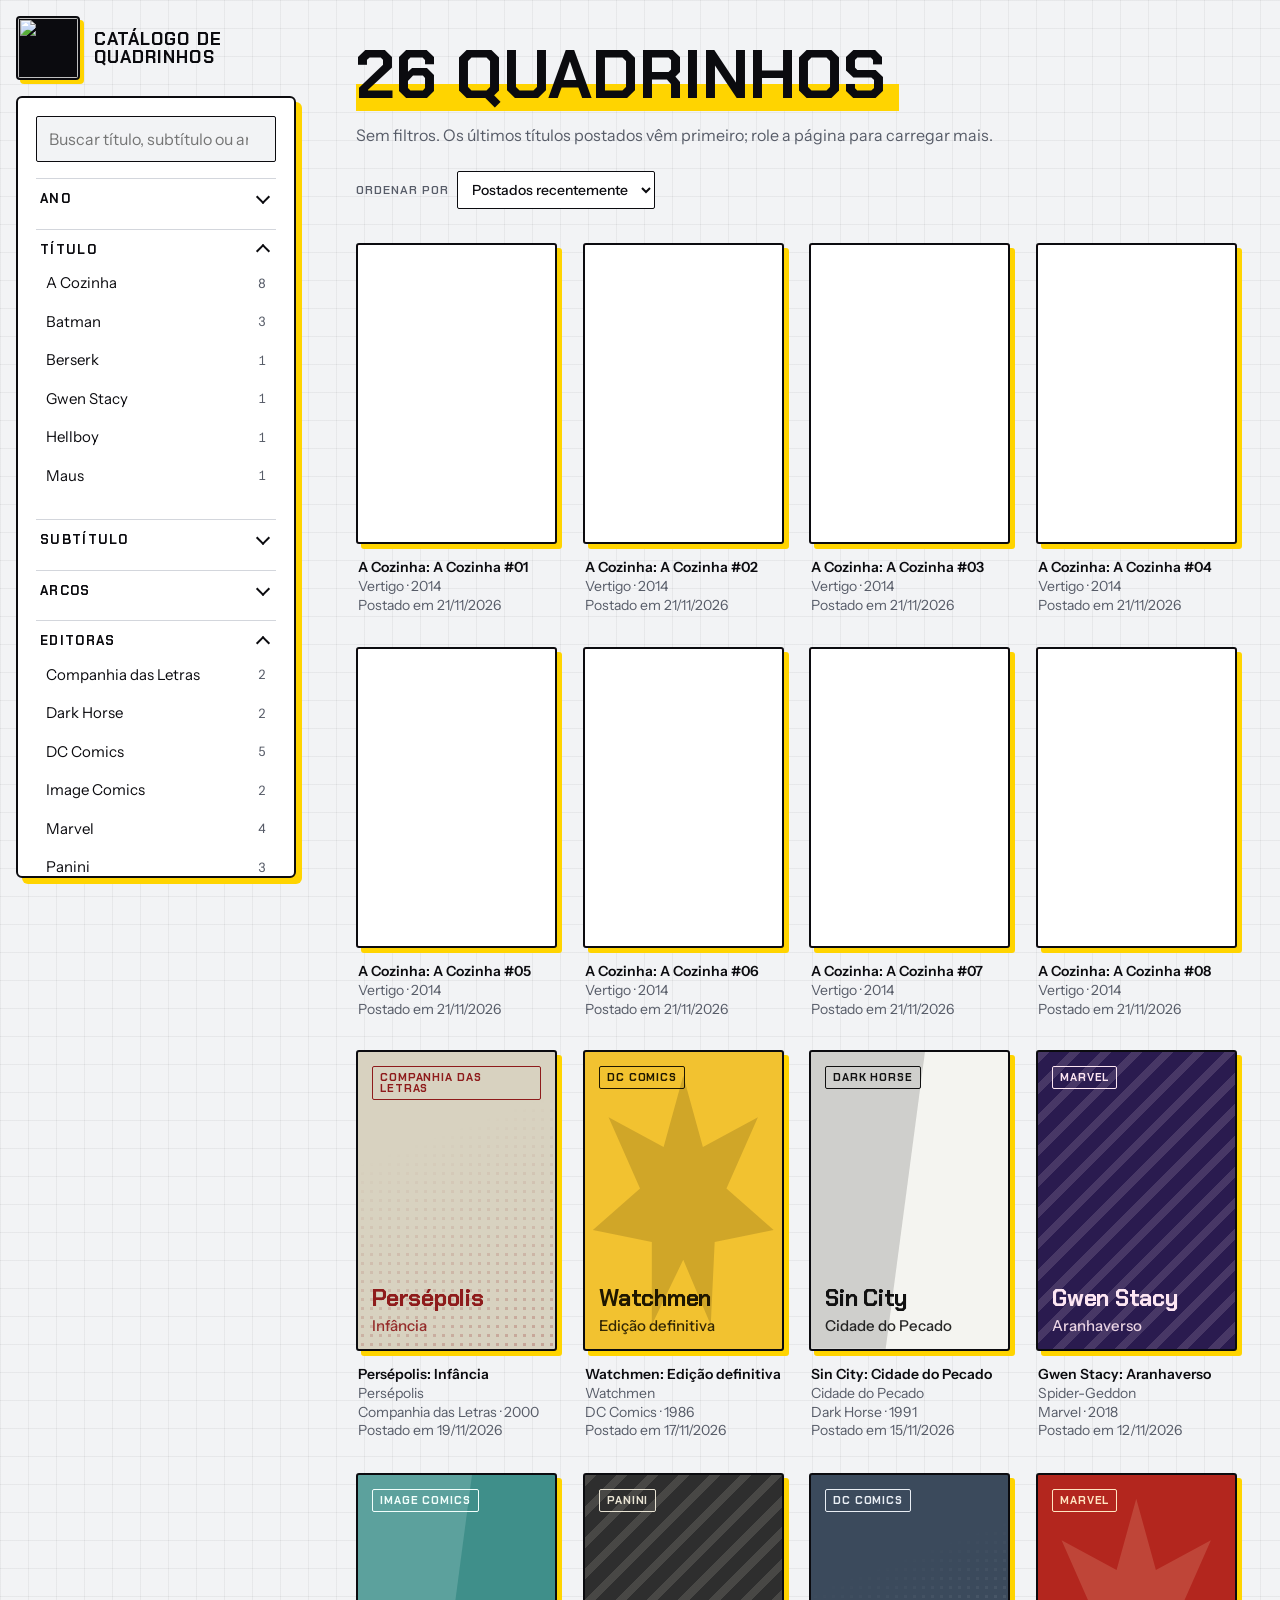
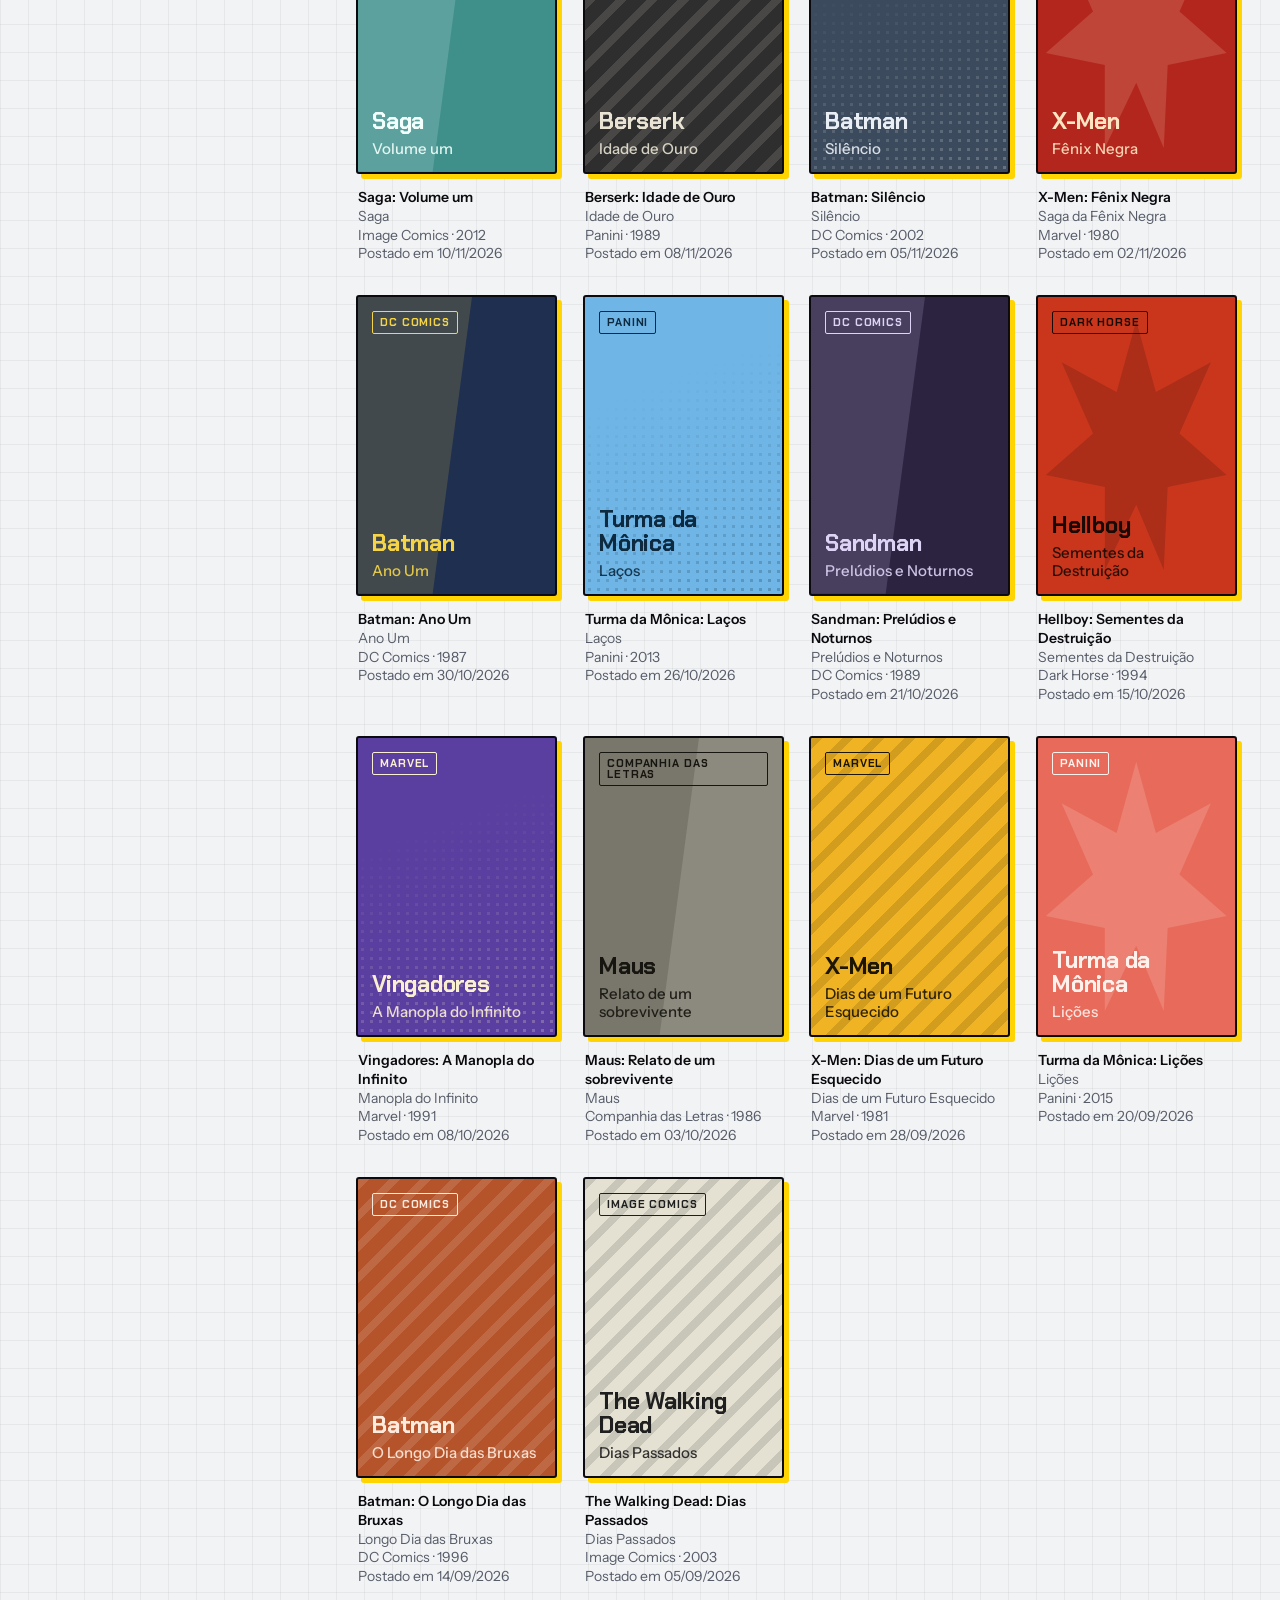
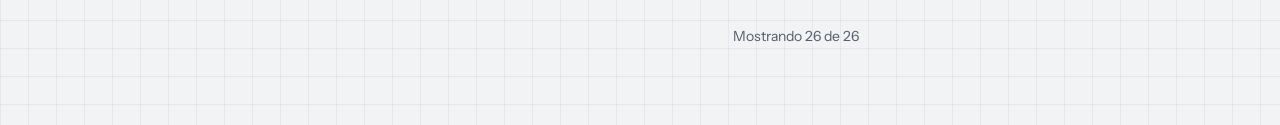
==== index.html @ d0feeb60 "Visual claro amarelo/preto, logo fixo e leitor de PDF em nova aba - Tema claro fixo, sem modo escuro" ====
<!DOCTYPE html>
<html lang="pt-BR">
<head>
<meta charset="utf-8">
<meta name="viewport" content="width=device-width, initial-scale=1, viewport-fit=cover">
<title>Catálogo de quadrinhos</title>
<link rel="preconnect" href="https://fonts.googleapis.com">
<link rel="preconnect" href="https://fonts.gstatic.com" crossorigin>
<link href="https://fonts.googleapis.com/css2?family=Chakra+Petch:wght@500;600;700&family=Instrument+Sans:wght@400;500;600&display=swap" rel="stylesheet">
<style>
:root{
  --bg:#F2F3F5; --panel:#FFFFFF; --ink:#0B0B0F; --muted:#575C68; --line:#D3D6DC; --accent:#FFD400;
  --display:"Chakra Petch","Arial Narrow",system-ui,sans-serif; --body:"Instrument Sans",system-ui,sans-serif;
  color-scheme:light;
  box-sizing:border-box; padding-top:env(safe-area-inset-top,0px); padding-bottom:env(safe-area-inset-bottom,0px);
}
html{scroll-padding-top:env(safe-area-inset-top,0px)}
*{box-sizing:border-box}
body{margin:0;background-color:var(--bg);background-image:linear-gradient(rgba(11,11,15,.05) 1px,transparent 1px),linear-gradient(90deg,rgba(11,11,15,.05) 1px,transparent 1px);background-size:28px 28px;color:var(--ink);font:400 1rem/1.5 var(--body)}
button,input,select,summary{font:inherit;color:inherit}
:focus-visible{outline:3px solid var(--ink);outline-offset:2px}

/* Logo + nome, canto superior esquerdo */
.brandbar{position:fixed;z-index:21;left:16px;top:calc(16px + env(safe-area-inset-top,0px));width:280px;height:64px;display:flex;align-items:center;gap:14px}
.logo{flex:none;width:64px;height:64px;border:2px solid var(--ink);border-radius:4px;background:var(--ink);display:grid;place-items:center;overflow:hidden;padding:0;box-shadow:4px 4px 0 var(--accent)}
.logo img{width:100%;height:100%;object-fit:contain;display:block}
.brand{font:700 1.1rem/1.05 var(--display);letter-spacing:.06em;text-transform:uppercase;margin:0}

/* Menu lateral suspenso */
.menu{position:fixed;z-index:20;left:16px;top:calc(96px + env(safe-area-inset-top,0px));bottom:calc(22px + env(safe-area-inset-bottom,0px));width:280px;
  background:var(--panel);border:2px solid var(--ink);border-radius:6px;box-shadow:6px 6px 0 var(--accent);
  display:flex;flex-direction:column;overflow:hidden}
.menu .scroll{overflow-y:auto;padding:18px;flex:1}
.search{width:100%;padding:10px 12px;border:1.5px solid var(--ink);border-radius:2px;background:var(--bg)}
.grp{border-top:1px solid var(--line);margin-top:14px}
.grp:first-of-type{margin-top:16px}
.grp summary{list-style:none;display:flex;justify-content:space-between;align-items:center;gap:8px;padding:12px 4px 8px;cursor:pointer;font:700 .8125rem/1.2 var(--display);letter-spacing:.1em;text-transform:uppercase}
.grp summary::-webkit-details-marker{display:none}
.grp summary::after{content:"";width:8px;height:8px;border-right:2px solid var(--ink);border-bottom:2px solid var(--ink);transform:rotate(45deg);margin:-4px 4px 0 auto;transition:transform .15s}
.grp[open] summary::after{transform:rotate(-135deg);margin-top:4px}
.badge{font:700 .75rem/1.4 var(--display);min-width:20px;padding:0 6px;border:1.5px solid var(--ink);border-radius:2px;background:var(--accent);color:var(--ink);text-align:center}
.badge:empty{display:none}
.list{list-style:none;margin:0;padding:0 0 6px;display:grid;gap:2px;max-height:240px;overflow-y:auto}
.opt{width:100%;display:flex;justify-content:space-between;align-items:center;gap:8px;padding:7px 10px;border:0;border-radius:2px;background:none;text-align:left;cursor:pointer;font-size:.9375rem}
.opt:hover{background:var(--bg)}
.opt[aria-pressed="true"]{background:var(--accent);color:var(--ink);font-weight:600;box-shadow:inset 4px 0 0 var(--ink)}
.opt .n{font-size:.8125rem;color:var(--muted);font-variant-numeric:tabular-nums}
.opt[aria-pressed="true"] .n{color:var(--ink)}
.zero:not([aria-pressed="true"]){opacity:.4}
.chips{display:flex;flex-wrap:wrap;gap:6px;padding:0 0 8px}
.chip{padding:5px 10px;border:1.5px solid var(--line);border-radius:2px;background:none;cursor:pointer;font-size:.875rem;font-variant-numeric:tabular-nums}
.chip:hover{border-color:var(--ink)}
.chip[aria-pressed="true"]{background:var(--accent);color:var(--ink);border-color:var(--ink);font-weight:600}
.reset{margin-top:18px;width:100%;padding:10px;border:1.5px solid var(--ink);border-radius:2px;background:none;cursor:pointer;font:600 .8125rem var(--display);letter-spacing:.08em;text-transform:uppercase}
.reset:hover{background:var(--accent)}

/* Área principal */
main{margin-left:312px;padding:40px 44px 64px;max-width:1280px}
.top{display:flex;justify-content:space-between;align-items:flex-end;gap:24px;flex-wrap:wrap;margin-bottom:34px}
.count{display:inline-block;font:700 clamp(2.25rem,5.5vw,4.25rem)/1.05 var(--display);letter-spacing:-.005em;text-transform:uppercase;margin:0;padding-right:.2em;background:linear-gradient(transparent 62%,var(--accent) 62%)}
.desc{margin:12px 0 0;color:var(--muted);max-width:60ch}
.sort{display:flex;align-items:center;gap:8px;font:600 .75rem var(--display);letter-spacing:.08em;text-transform:uppercase;color:var(--muted)}
.sort select{padding:8px 10px;border:1.5px solid var(--ink);border-radius:2px;background:var(--panel);font:500 .875rem var(--body);letter-spacing:0;text-transform:none;color:var(--ink)}
.grid{display:grid;grid-template-columns:repeat(auto-fill,minmax(180px,1fr));gap:32px 26px}
.card{display:block;color:inherit;text-decoration:none;border-radius:6px;animation:in .22s ease-out both}
@keyframes in{from{opacity:0;transform:scale(.97)}to{opacity:1;transform:none}}
.card:hover .meta b{text-decoration:underline}
.cover{position:relative;aspect-ratio:2/3;border:2px solid var(--ink);border-radius:3px;overflow:hidden;padding:14px;display:flex;flex-direction:column;justify-content:space-between;box-shadow:5px 5px 0 var(--accent);transition:transform .15s,box-shadow .15s}
.card:hover .cover,.card:focus-visible .cover{transform:translate(-2px,-2px);box-shadow:8px 8px 0 var(--accent)}
.cover::before{content:"";position:absolute;inset:0;pointer-events:none;background:currentColor;opacity:.16}
.m0::before{background:radial-gradient(currentColor 24%,transparent 26%) 0 0/9px 9px;opacity:.25;-webkit-mask-image:linear-gradient(160deg,transparent 30%,#000);mask-image:linear-gradient(160deg,transparent 30%,#000)}
.m1::before{background:repeating-linear-gradient(135deg,currentColor 0 8px,transparent 8px 22px);opacity:.14}
.m2::before{clip-path:polygon(50% 8%,60% 32%,88% 22%,72% 46%,96% 60%,66% 64%,64% 92%,50% 70%,34% 92%,34% 64%,4% 60%,28% 46%,12% 22%,40% 32%)}
.m3::before{clip-path:polygon(0 0,58% 0,38% 100%,0 100%)}
.cover>*{position:relative}
.cover>iframe{position:absolute;inset:0;width:100%;height:100%;border:0;pointer-events:none;z-index:1;background:#fff}
.cover>img{position:absolute;inset:0;width:100%;height:100%;object-fit:cover;z-index:1}
.ed{align-self:flex-start;font:700 .6875rem/1 var(--display);letter-spacing:.08em;text-transform:uppercase;padding:5px 7px;border:1.5px solid currentColor;border-radius:2px}
.ct{font:700 1.45rem/1.02 var(--display);letter-spacing:-.01em;margin:0;display:-webkit-box;-webkit-line-clamp:4;-webkit-box-orient:vertical;overflow:hidden;overflow-wrap:anywhere}
.cs{margin:6px 0 0;font:500 .9375rem/1.2 var(--body);opacity:.9}
.meta{margin:14px 2px 0;font-size:.875rem;line-height:1.35}
.meta b{display:block;font-weight:600}
.meta span{color:var(--muted)}
.fim{margin-top:40px;text-align:center;color:var(--muted);font-size:.875rem}
.mais{margin-top:8px;padding:10px 18px;border:1.5px solid var(--ink);border-radius:2px;background:none;cursor:pointer;font:600 .8125rem var(--display);letter-spacing:.08em;text-transform:uppercase;color:var(--ink)}
.mais:hover{background:var(--accent)}
.empty{grid-column:1/-1;padding:48px 0;color:var(--muted)}
.empty button{margin-top:12px;padding:10px 16px;border:2px solid var(--ink);border-radius:2px;background:var(--accent);color:var(--ink);cursor:pointer;font:600 .8125rem var(--display);letter-spacing:.08em;text-transform:uppercase}

/* Leitor */
.leitor{position:fixed;inset:0;z-index:40;background:var(--bg);display:flex;flex-direction:column;padding-top:env(safe-area-inset-top,0px)}
.leitor[hidden]{display:none}
.lbar{display:flex;align-items:center;gap:12px;padding:10px 16px;background:var(--ink);color:#fff;border-bottom:4px solid var(--accent);flex-wrap:wrap}
.lbar button,.lbar a{padding:8px 12px;border:1.5px solid var(--accent);border-radius:2px;background:none;color:var(--accent);cursor:pointer;font:600 .8125rem var(--display);letter-spacing:.08em;text-transform:uppercase;text-decoration:none}
.lbar button:hover,.lbar a:hover{background:var(--accent);color:var(--ink)}
.lbar :focus-visible{outline-color:var(--accent)}
.ltit{flex:1;min-width:160px;display:flex;flex-direction:column;line-height:1.25}
.ltit b{font:700 1.1rem/1.1 var(--display);color:#fff}
.ltit span{color:#B8BCC6;font-size:.8125rem}
.ltools{display:flex;align-items:center;gap:8px;flex-wrap:wrap}
.lmsg{text-align:center;color:var(--muted);padding:48px 16px;margin:0}
.lmsg:empty{display:none}
.lframe{flex:1;width:100%;border:0;background:var(--panel);display:block}
.lframe[hidden]{display:none}

/* Mobile */
.fab,.scrim{display:none}
@media (max-width:860px){
  .brandbar{position:absolute;left:18px;top:calc(16px + env(safe-area-inset-top,0px))}
  main{margin-left:0;padding:108px 20px 110px}
  .menu{left:12px;right:18px;width:auto;top:auto;max-height:78vh;bottom:calc(18px + env(safe-area-inset-bottom,0px));transform:translateY(calc(100% + 40px));transition:transform .25s ease;visibility:hidden}
  .menu.open{transform:none;visibility:visible}
  .fab{display:inline-flex;position:fixed;z-index:15;left:50%;transform:translateX(-50%);bottom:calc(22px + env(safe-area-inset-bottom,0px));padding:12px 22px;border:2px solid var(--ink);border-radius:4px;background:var(--accent);color:var(--ink);font:700 .875rem var(--display);letter-spacing:.08em;text-transform:uppercase;cursor:pointer;box-shadow:4px 4px 0 var(--ink)}
  .scrim{position:fixed;inset:0;z-index:19;background:rgba(10,10,15,.5);border:0}
  .scrim.show{display:block}
  .grid{grid-template-columns:repeat(auto-fill,minmax(150px,1fr));gap:26px 20px}
}
@media (prefers-reduced-motion:reduce){.card{animation:none}.menu{transition:none}.cover{transition:none}}
</style>
</head>
<body>

<div class="brandbar">
  <div class="logo has" id="logo" role="img" aria-label="Logo">
    <img src="https://raw.githubusercontent.com/hqonlinenew-ai/HQOnline/refs/heads/main/Logo%20Futurista%20Amarelo%20ONLINE.png" alt="">
  </div>
  <p class="brand">Catálogo de quadrinhos</p>
</div>

<aside class="menu" id="menu" aria-label="Filtros do catálogo">
  <div class="scroll">
    <input class="search" id="q" type="search" placeholder="Buscar título, subtítulo ou arco" aria-label="Buscar" autocomplete="off">
    <div id="grupos"></div>
    <button class="reset" id="reset" type="button">Limpar filtros</button>
  </div>
</aside>

<section class="leitor" id="leitor" hidden aria-label="Leitor de PDF">
  <header class="lbar">
    <button type="button" id="lback">Voltar ao catálogo</button>
    <div class="ltit"><b id="ltit"></b><span id="lsub"></span></div>
    <div class="ltools">
      <a id="lopen" target="_blank" rel="noopener" hidden>Abrir PDF</a>
    </div>
  </header>
  <p class="lmsg" id="lmsg"></p>
  <iframe class="lframe" id="lframe" title="Leitura do PDF" hidden allow="fullscreen"></iframe>
</section>

<button class="scrim" id="scrim" type="button" aria-label="Fechar filtros"></button>
<button class="fab" id="fab" type="button" aria-controls="menu" aria-expanded="false">Filtros</button>

<main>
  <div class="top">
    <div>
      <h1 class="count" id="count" aria-live="polite"></h1>
      <p class="desc" id="desc"></p>
    </div>
    <label class="sort">Ordenar por
      <select id="sort">
        <option value="post">Postados recentemente</option>
        <option value="novo">Ano (mais novos)</option>
        <option value="antigo">Ano (mais antigos)</option>
        <option value="az">Título (A–Z)</option>
      </select>
    </label>
  </div>
  <section class="grid" id="grid" aria-label="Quadrinhos"></section>
  <div class="fim" id="fim"><p id="fimtxt" aria-live="polite"></p><button type="button" class="mais" id="mais">Carregar mais</button></div>
</main>

<script>
var CSV_URL = "catalogo.csv";

var ITENS = [];
var GRUPOS = [
 {k:"a",nome:"Ano",chips:true,aberto:false},
 {k:"t",nome:"Título",aberto:true},
 {k:"s",nome:"Subtítulo",aberto:false},
 {k:"r",nome:"Arcos",aberto:false},
 {k:"e",nome:"Editoras",aberto:true}
];
var $ = function(id){return document.getElementById(id)};
function norm(s){return s.normalize("NFD").replace(/[\u0300-\u036f]/g,"").toLowerCase();}
function esc(s){return String(s).replace(/&/g,"&amp;").replace(/</g,"&lt;").replace(/"/g,"&quot;");}

var st = {q:"",sort:"post",sel:{a:[],t:[],s:[],r:[],e:[]}};

function passa(f, ignora){
  for(var i=0;i<GRUPOS.length;i++){
    var k=GRUPOS[i].k;
    if(k!==ignora && st.sel[k].length && st.sel[k].indexOf(String(f[k]))<0) return false;
  }
  if(st.q && norm(f.t+" "+f.s+" "+f.r).indexOf(norm(st.q))<0) return false;
  return true;
}

function montaGrupos(){
  var html = GRUPOS.map(function(g){
    var vals = ITENS.map(function(f){return String(f[g.k])}).filter(function(v,i,a){return v&&v!=="0"&&a.indexOf(v)===i});
    vals.sort(g.k==="a" ? function(a,b){return b-a} : function(a,b){return a.localeCompare(b,"pt-BR")});
    var corpo = g.chips
      ? '<div class="chips">'+vals.map(function(v){return '<button type="button" class="chip" data-k="'+g.k+'" data-v="'+esc(v)+'" aria-pressed="false">'+v+'</button>'}).join("")+'</div>'
      : '<ul class="list">'+vals.map(function(v){return '<li><button type="button" class="opt" data-k="'+g.k+'" data-v="'+esc(v)+'" aria-pressed="false"><span>'+esc(v)+'</span><span class="n"></span></button></li>'}).join("")+'</ul>';
    return '<details class="grp"'+(g.aberto?" open":"")+'><summary><span>'+g.nome+'</span><span class="badge" data-b="'+g.k+'"></span></summary>'+corpo+'</details>';
  }).join("");
  $("grupos").innerHTML = html;
}

function atualizaMenu(){
  document.querySelectorAll("[data-k][data-v]").forEach(function(b){
    var k=b.dataset.k, v=b.dataset.v;
    var n = ITENS.filter(function(f){return passa(f,k) && String(f[k])===v}).length;
    b.setAttribute("aria-pressed", String(st.sel[k].indexOf(v)>=0));
    b.classList.toggle("zero", n===0);
    var c = b.querySelector(".n"); if(c) c.textContent = n;
    if(!c) b.title = n+(n===1?" item":" itens");
  });
  GRUPOS.forEach(function(g){
    var n = st.sel[g.k].length;
    document.querySelector('[data-b="'+g.k+'"]').textContent = n || "";
  });
}

function ativos(){
  return GRUPOS.reduce(function(s,g){return s+st.sel[g.k].length},0)+(st.q?1:0);
}
function descricao(){
  var p=[];
  GRUPOS.forEach(function(g){ if(st.sel[g.k].length) p.push(g.nome+": "+st.sel[g.k].join(", ")); });
  if(st.q) p.push("busca “"+st.q+"”");
  return p.length ? "Filtros ativos. "+p.join("; ")+"." : "Sem filtros."+(st.sort==="post"?" Os últimos títulos postados vêm primeiro; role a página para carregar mais.":"");
}

var LOTE = 8, atual = [], vis = 0, obs = null;
function fmt(p){return p?p.slice(8,10)+"/"+p.slice(5,7)+"/"+p.slice(0,4):"";}
function cartao(f,i){
  var img = !f.capa ? "" : ehImagem(f.capa)
    ? '<img src="'+esc(f.capa)+'" alt="" loading="lazy" onerror="this.remove()">'
    : '<iframe src="'+esc(capaEmbed(f.capa))+'" title="" tabindex="-1" aria-hidden="true" loading="lazy" scrolling="no"></iframe>';
  var nome = f.s ? f.t+": "+f.s : f.t;
  var linhas = [];
  if(f.r) linhas.push(esc(f.r));
  var ee = [f.e, f.a||""].filter(Boolean).join(" · "); if(ee) linhas.push(esc(ee));
  if(f.p) linhas.push("Postado em "+fmt(f.p));
  return '<a class="card" href="#ler-'+f.id+'" target="_blank" rel="noopener" aria-label="Ler '+esc(nome)+'" style="animation-delay:'+Math.min(i,12)*14+'ms">'+
    '<div class="cover m'+f.m+'" style="background:'+f.c+';color:'+f.f+'">'+img+
      (f.e?'<span class="ed">'+esc(f.e)+'</span>':'<span></span>')+
      '<div><h2 class="ct">'+esc(f.t)+'</h2>'+(f.s?'<p class="cs">'+esc(f.s)+'</p>':'')+'</div>'+
    '</div>'+
    '<p class="meta"><b>'+esc(nome)+'</b><span>'+linhas.join("<br>")+'</span></p>'+
  '</a>';
}
function statusFim(){
  var n = atual.length;
  $("fimtxt").textContent = n ? "Mostrando "+vis+" de "+n : "";
  $("mais").hidden = vis>=n;
}
function renderiza(){
  atual = ITENS.filter(function(f){return passa(f)});
  atual.sort(function(a,b){
    if(st.sort==="post") return b.p.localeCompare(a.p) || a.t.localeCompare(b.t,"pt-BR");
    if(st.sort==="novo") return b.a-a.a || a.t.localeCompare(b.t,"pt-BR");
    if(st.sort==="antigo") return a.a-b.a || a.t.localeCompare(b.t,"pt-BR");
    return a.t.localeCompare(b.t,"pt-BR") || a.s.localeCompare(b.s,"pt-BR");
  });
  var n = atual.length;
  $("count").textContent = n+(n===1?" quadrinho":" quadrinhos");
  $("desc").textContent = descricao();
  $("fab").textContent = "Filtros"+(ativos()?" ("+ativos()+")":"");
  vis = Math.min(LOTE,n);
  var g = $("grid");
  if(!n){
    g.innerHTML = '<div class="empty">Nenhum quadrinho combina com esses filtros.<br><button type="button" id="limpa2">Limpar filtros</button></div>';
    $("limpa2").onclick = limpa;
  } else {
    g.innerHTML = atual.slice(0,vis).map(cartao).join("");
  }
  statusFim();
  atualizaMenu();
  if(obs){obs.unobserve($("fim"));obs.observe($("fim"));}
}
function carrega(){
  if(vis>=atual.length) return;
  var ini = vis; vis = Math.min(vis+LOTE,atual.length);
  $("grid").insertAdjacentHTML("beforeend", atual.slice(ini,vis).map(cartao).join(""));
  statusFim();
  if(obs){obs.unobserve($("fim"));obs.observe($("fim"));}
}

function limpa(){
  GRUPOS.forEach(function(g){st.sel[g.k]=[]});
  st.q=""; $("q").value="";
  renderiza();
}

$("menu").addEventListener("click", function(e){
  var b = e.target.closest("[data-k][data-v]"); if(!b) return;
  var arr = st.sel[b.dataset.k], i = arr.indexOf(b.dataset.v);
  if(i>=0) arr.splice(i,1); else arr.push(b.dataset.v);
  renderiza();
});
$("q").addEventListener("input", function(e){st.q=e.target.value.trim();renderiza();});
$("sort").addEventListener("change", function(e){st.sort=e.target.value;renderiza();});
$("reset").addEventListener("click", limpa);



// Leitor de PDF (iframe)
function slug(f){return norm(f.t+" "+f.s+" "+f.a).replace(/[^a-z0-9]+/g,"-").replace(/^-|-$/g,"");}
function atribuiIds(){var vistos={};ITENS.forEach(function(f){var b=slug(f)||"item",n=vistos[b]=(vistos[b]||0)+1;f.id=n>1?b+"-"+n:b;});}
var cur=null, savedY=0;
function msg(t){$("lmsg").textContent=t||"";}
function embed(u){
  var m=u.match(/drive\.google\.com\/file\/d\/([^\/?#]+)/)||u.match(/drive\.google\.com\/open\?id=([^&#]+)/);
  return m?"https://drive.google.com/file/d/"+m[1]+"/preview":u;
}
function ehImagem(u){return /\.(png|jpe?g|webp|gif|avif|svg)($|[?#])/i.test(u);}
function capaEmbed(u){u=embed(u);return (/\.pdf($|[?#])/i.test(u)&&u.indexOf("#")<0)?u+"#page=1&view=FitH&toolbar=0&navpanes=0&scrollbar=0":u;}
function dentro(v){document.querySelectorAll("main,.menu,.brandbar,.fab").forEach(function(e){e.inert=v;});}
function carregaPdf(f){
  var fr=$("lframe"); $("lopen").hidden=true;
  if(!f.pdf){ fr.hidden=true; fr.src="about:blank"; msg("Este título ainda não tem PDF."); return; }
  var u=embed(f.pdf); msg("");
  $("lopen").href=f.pdf; $("lopen").hidden=false;
  fr.src=(/\.pdf($|[?#])/i.test(u)&&u.indexOf("#")<0)?u+"#view=FitH":u;
  fr.hidden=false;
}
function abreLeitor(f){
  if($("leitor").hidden) savedY=window.scrollY;
  cur=f; $("leitor").hidden=false; document.body.style.overflow="hidden"; dentro(true);
  $("ltit").textContent=(f.s?f.t+": "+f.s:f.t); $("lsub").textContent=[f.r,f.e,f.a||""].filter(Boolean).join(" · ");
  $("lback").focus(); carregaPdf(f);
}
function fechaLeitor(){
  if($("leitor").hidden) return;
  $("leitor").hidden=true; document.body.style.overflow=""; dentro(false); cur=null;
  $("lframe").src="about:blank"; $("lframe").hidden=true; msg("");
  window.scrollTo(0,savedY);
}
$("lback").addEventListener("click",function(){location.hash="";});
function rota(){
  var h=location.hash.slice(1), f=null;
  if(h.indexOf("ler-")===0) f=ITENS.filter(function(x){return "ler-"+x.id===h;})[0]||null;
  if(f){ if(cur!==f) abreLeitor(f); } else fechaLeitor();
}
window.addEventListener("hashchange",rota);
document.addEventListener("keydown",function(e){ if(e.key==="Escape" && !$("leitor").hidden) location.hash=""; });

// Gaveta no celular
function abre(v){
  $("menu").classList.toggle("open", v);
  $("scrim").classList.toggle("show", v);
  $("fab").setAttribute("aria-expanded", String(v));
  if(v) $("q").focus({preventScroll:true}); else $("fab").focus({preventScroll:true});
}
$("fab").addEventListener("click", function(){abre(!$("menu").classList.contains("open"));});
$("scrim").addEventListener("click", function(){abre(false);});
document.addEventListener("keydown", function(e){if(e.key==="Escape" && $("menu").classList.contains("open")) abre(false);});

$("mais").addEventListener("click", carrega);
if("IntersectionObserver" in window){
  obs = new IntersectionObserver(function(es){ if(es[0].isIntersecting) carrega(); },{rootMargin:"200px 0px"});
  obs.observe($("fim"));
}
// Leitura do catalogo.csv
function hash(s){var h=0;for(var i=0;i<s.length;i++)h=(h*31+s.charCodeAt(i))>>>0;return h;}
function csv(txt){
  if(txt.charCodeAt(0)===0xFEFF) txt=txt.slice(1);
  var l1=txt.split(/\r?\n/)[0], sep=(l1.indexOf(";")>=0&&l1.indexOf(",")<0)?";":",";
  var rows=[],row=[],cell="",q=false;
  for(var i=0;i<txt.length;i++){
    var c=txt[i];
    if(q){ if(c==='"'){ if(txt[i+1]==='"'){cell+='"';i++;} else q=false; } else cell+=c; }
    else if(c==='"') q=true;
    else if(c===sep){row.push(cell);cell="";}
    else if(c==="\n"||c==="\r"){ if(c==="\r"&&txt[i+1]==="\n") i++; row.push(cell);cell="";rows.push(row);row=[]; }
    else cell+=c;
  }
  if(cell!==""||row.length){row.push(cell);rows.push(row);}
  return rows;
}
var COR=/^#[0-9a-fA-F]{3,8}$/;
function carregaItens(txt){
  var rows=csv(txt); if(!rows.length) return [];
  var h=rows[0].map(function(x){return norm(x).trim().replace(/\s+/g,"_");}), out=[];
  rows.slice(1).forEach(function(r){
    var o={}; h.forEach(function(k,i){o[k]=(r[i]||"").trim();});
    if(!o.titulo) return;
    var m=parseInt(o.motivo,10); if(!(m>=0&&m<=3)) m=hash(o.titulo+(o.subtitulo||""))%4;
    out.push({t:o.titulo,s:o.subtitulo||"",r:o.arco||"",e:o.editora||"",a:parseInt(o.ano,10)||0,
      p:/^\d{4}-\d{2}-\d{2}/.test(o.data_postagem||"")?o.data_postagem.slice(0,10):"",
      pdf:o.pdf||"",capa:o.capa||"",c:COR.test(o.cor_fundo||"")?o.cor_fundo:"#3B4A5C",f:COR.test(o.cor_texto||"")?o.cor_texto:"#F1F5F9",m:m});
  });
  return out;
}
function erro(t){$("count").textContent="Não foi possível carregar o catálogo";$("desc").textContent=t;$("grid").innerHTML="";}
$("count").textContent="Carregando…";
fetch(CSV_URL,{cache:"no-cache"}).then(function(r){ if(!r.ok) throw new Error("http "+r.status); return r.text(); })
.then(function(txt){
  ITENS=carregaItens(txt);
  if(!ITENS.length){erro("A tabela catalogo.csv está vazia ou não tem a coluna “titulo”.");return;}
  atribuiIds(); montaGrupos(); renderiza(); rota();
}).catch(function(){
  erro("Não consegui ler o catalogo.csv. Confira se ele está na mesma pasta do index.html e abra a página pelo endereço do GitHub Pages; abrir o arquivo direto no computador não funciona.");
});
</script>
</body>
</html>
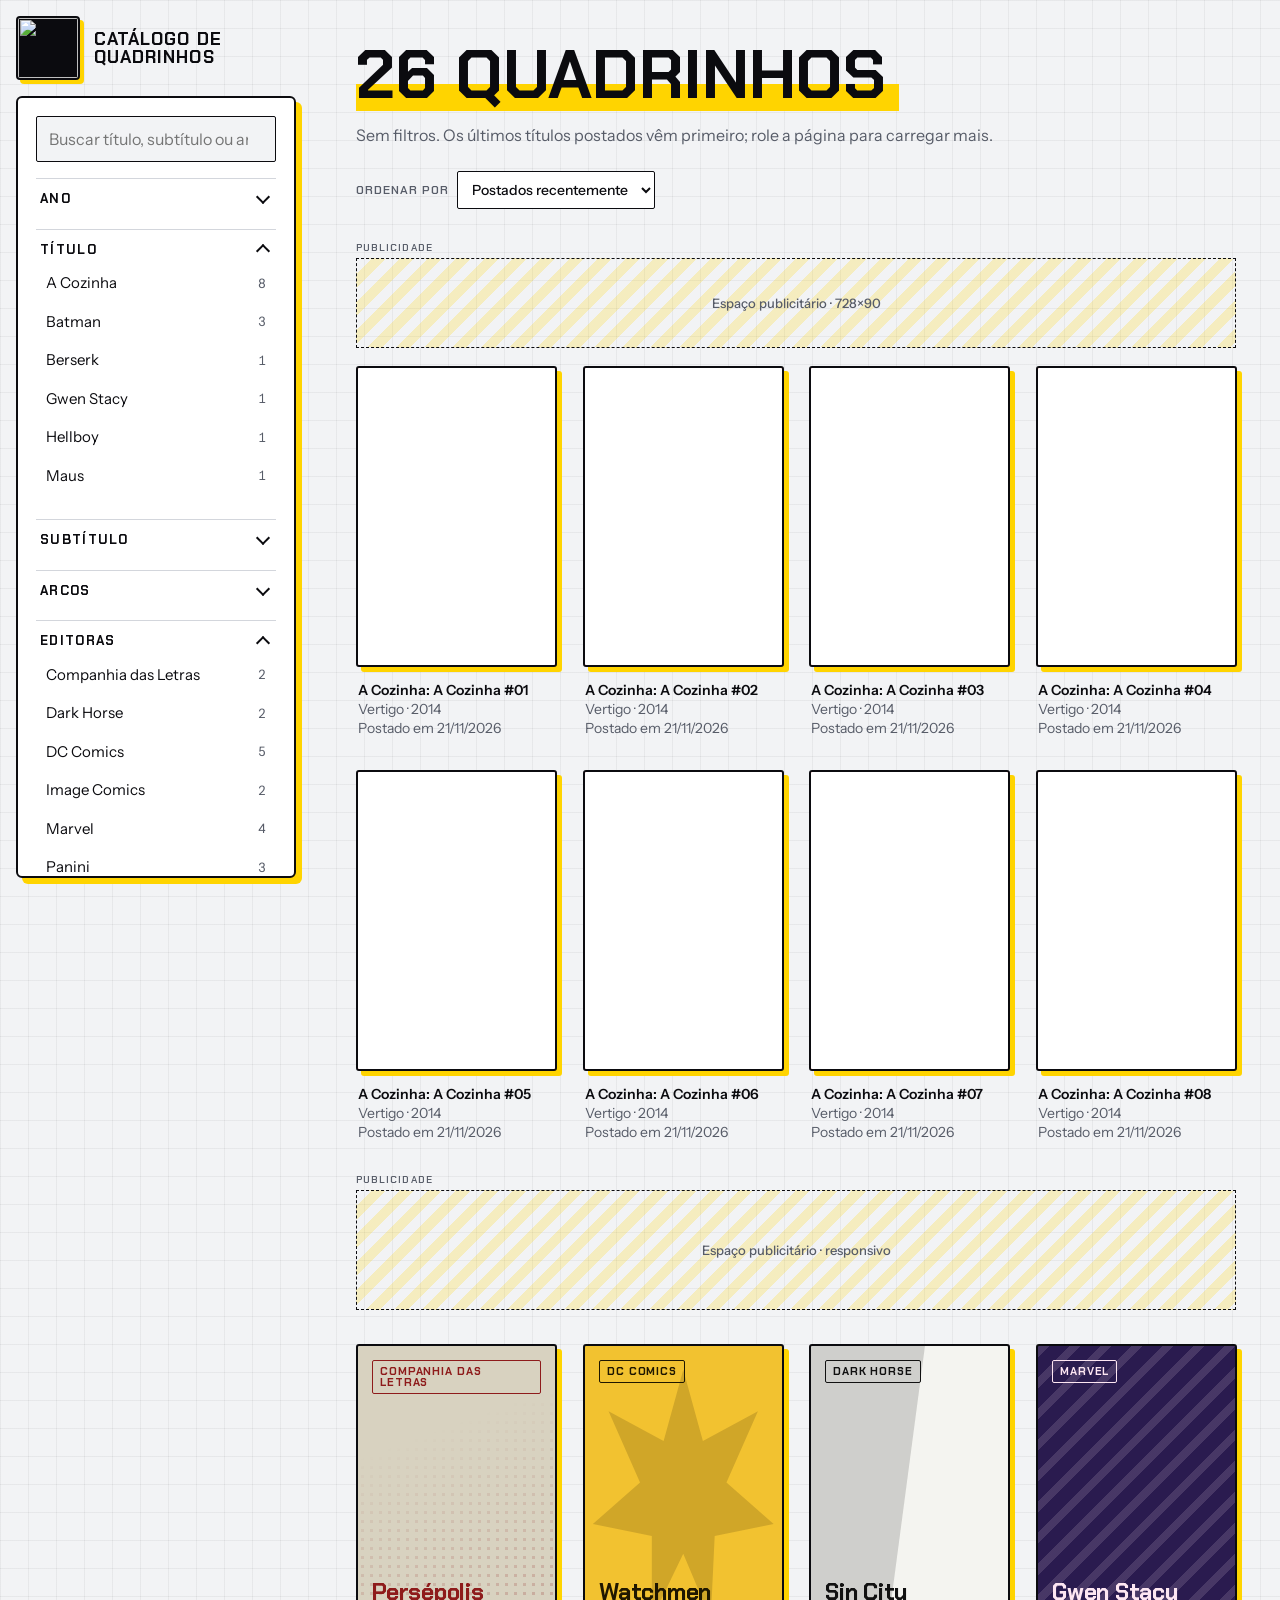
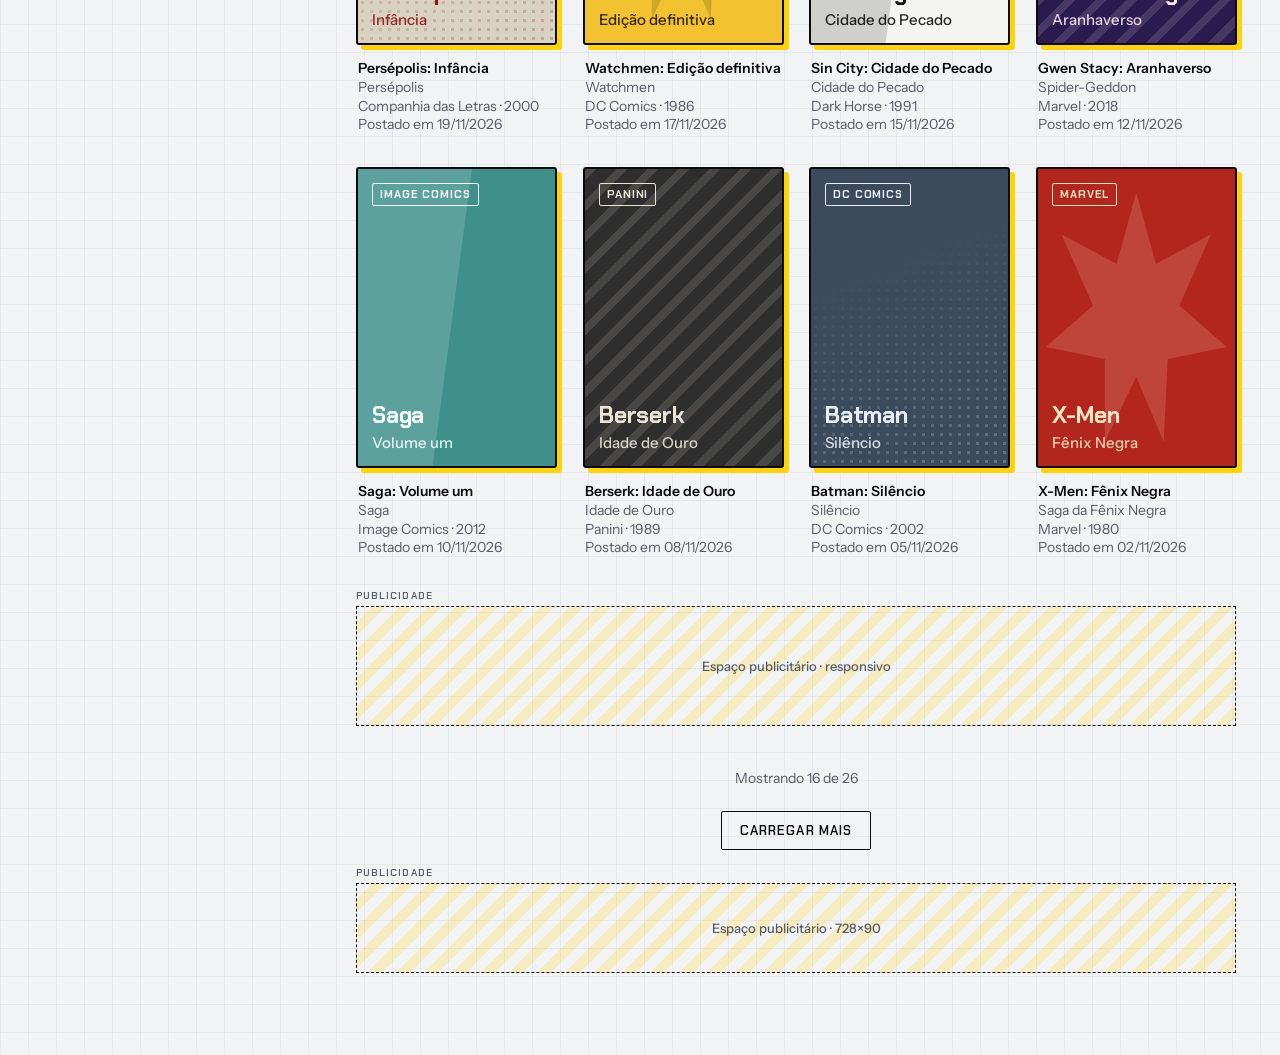
==== commit cb12a12d: "Add files via upload" ====
--- a/index.html
+++ b/index.html
@@ -103,6 +103,22 @@
 .lframe{flex:1;width:100%;border:0;background:var(--panel);display:block}
 .lframe[hidden]{display:none}
 
+/* Anúncios */
+.ad{display:block;margin:18px 0}
+.ad-rot{display:block;font:600 .625rem/1 var(--display);letter-spacing:.12em;text-transform:uppercase;color:var(--muted);margin-bottom:5px}
+.ad-box{display:flex;align-items:center;justify-content:center;text-align:center;min-height:90px;padding:8px;border:1.5px dashed var(--ink);background:repeating-linear-gradient(135deg,transparent 0 10px,rgba(255,212,0,.22) 10px 20px);color:var(--muted);font:500 .8125rem var(--body)}
+.ad-grade .ad-box{min-height:120px}
+.grid>.ad{grid-column:1/-1;margin:2px 0}
+.ad-leitor{margin:0;padding:6px 16px 8px;background:var(--panel);border-bottom:1px solid var(--line)}
+.ad-leitor .ad-box{min-height:50px}
+.lcorpo{flex:1;display:flex;min-height:0}
+.lmain{flex:1;min-width:0;display:flex;flex-direction:column}
+.lateral{display:none;width:328px;flex:none;padding:12px 14px;border-left:1px solid var(--line);background:var(--panel);overflow:auto}
+.lateral .ad{margin:0}
+.lateral .ad-box{min-height:600px}
+@media (min-width:861px){.ad-leitor .ad-box{min-height:90px}}
+@media (min-width:1180px){.lateral{display:block}}
+
 /* Mobile */
 .fab,.scrim{display:none}
 @media (max-width:860px){
@@ -143,8 +159,14 @@
       <a id="lopen" target="_blank" rel="noopener" hidden>Abrir PDF</a>
     </div>
   </header>
-  <p class="lmsg" id="lmsg"></p>
-  <iframe class="lframe" id="lframe" title="Leitura do PDF" hidden allow="fullscreen"></iframe>
+  <div data-ad="leitor" data-fmt="728×90"></div>
+  <div class="lcorpo">
+    <div class="lmain">
+      <p class="lmsg" id="lmsg"></p>
+      <iframe class="lframe" id="lframe" title="Leitura do PDF" hidden allow="fullscreen"></iframe>
+    </div>
+    <aside class="lateral" data-ad="lateral" data-fmt="300×600" aria-label="Publicidade"></aside>
+  </div>
 </section>
 
 <button class="scrim" id="scrim" type="button" aria-label="Fechar filtros"></button>
@@ -165,12 +187,40 @@
       </select>
     </label>
   </div>
+  <div data-ad="topo" data-fmt="728×90"></div>
   <section class="grid" id="grid" aria-label="Quadrinhos"></section>
   <div class="fim" id="fim"><p id="fimtxt" aria-live="polite"></p><button type="button" class="mais" id="mais">Carregar mais</button></div>
+  <div data-ad="rodape" data-fmt="728×90"></div>
 </main>
 
 <script>
 var CSV_URL = "catalogo.csv";
+
+// Anúncios. Com ativo:false aparecem só os espaços reservados.
+// Para usar o Google AdSense: ativo:true, seu código em client (ca-pub-...) e o número de cada bloco em slots.
+var ADS = {ativo:false, client:"ca-pub-0000000000000000", slots:{topo:"",grade:"",rodape:"",leitor:"",lateral:""}};
+function anuncio(nome,fmt){
+  var rot='<span class="ad-rot">Publicidade</span>';
+  if(ADS.ativo && ADS.slots[nome])
+    return '<div class="ad ad-'+nome+'">'+rot+'<ins class="adsbygoogle" style="display:block" data-ad-client="'+ADS.client+'" data-ad-slot="'+ADS.slots[nome]+'" data-ad-format="auto" data-full-width-responsive="true"></ins></div>';
+  return '<div class="ad ad-'+nome+'">'+rot+'<div class="ad-box">Espaço publicitário · '+fmt+'</div></div>';
+}
+function ativaAds(){
+  if(!ADS.ativo) return;
+  document.querySelectorAll("ins.adsbygoogle:not([data-done])").forEach(function(el){
+    if(!el.offsetWidth) return;
+    el.setAttribute("data-done","1");
+    try{(window.adsbygoogle=window.adsbygoogle||[]).push({});}catch(e){}
+  });
+}
+function montaAds(){
+  document.querySelectorAll("[data-ad]").forEach(function(e){e.innerHTML=anuncio(e.dataset.ad,e.dataset.fmt);});
+  if(ADS.ativo){
+    var sc=document.createElement("script"); sc.async=true; sc.crossOrigin="anonymous";
+    sc.src="https://pagead2.googlesyndication.com/pagead/js/adsbygoogle.js?client="+ADS.client;
+    document.head.appendChild(sc);
+  }
+}
 
 var ITENS = [];
 var GRUPOS = [
@@ -251,6 +301,14 @@
     '<p class="meta"><b>'+esc(nome)+'</b><span>'+linhas.join("<br>")+'</span></p>'+
   '</a>';
 }
+function lista(a,b){
+  var h="";
+  for(var i=a;i<b;i++){
+    h+=cartao(atual[i],i-a);
+    if((i+1)%8===0 && i+1<atual.length) h+=anuncio("grade","responsivo");
+  }
+  return h;
+}
 function statusFim(){
   var n = atual.length;
   $("fimtxt").textContent = n ? "Mostrando "+vis+" de "+n : "";
@@ -274,17 +332,18 @@
     g.innerHTML = '<div class="empty">Nenhum quadrinho combina com esses filtros.<br><button type="button" id="limpa2">Limpar filtros</button></div>';
     $("limpa2").onclick = limpa;
   } else {
-    g.innerHTML = atual.slice(0,vis).map(cartao).join("");
+    g.innerHTML = lista(0,vis);
   }
   statusFim();
   atualizaMenu();
+  ativaAds();
   if(obs){obs.unobserve($("fim"));obs.observe($("fim"));}
 }
 function carrega(){
   if(vis>=atual.length) return;
   var ini = vis; vis = Math.min(vis+LOTE,atual.length);
-  $("grid").insertAdjacentHTML("beforeend", atual.slice(ini,vis).map(cartao).join(""));
-  statusFim();
+  $("grid").insertAdjacentHTML("beforeend", lista(ini,vis));
+  statusFim(); ativaAds();
   if(obs){obs.unobserve($("fim"));obs.observe($("fim"));}
 }
 
@@ -330,7 +389,7 @@
   if($("leitor").hidden) savedY=window.scrollY;
   cur=f; $("leitor").hidden=false; document.body.style.overflow="hidden"; dentro(true);
   $("ltit").textContent=(f.s?f.t+": "+f.s:f.t); $("lsub").textContent=[f.r,f.e,f.a||""].filter(Boolean).join(" · ");
-  $("lback").focus(); carregaPdf(f);
+  $("lback").focus(); carregaPdf(f); ativaAds();
 }
 function fechaLeitor(){
   if($("leitor").hidden) return;
@@ -395,6 +454,7 @@
   return out;
 }
 function erro(t){$("count").textContent="Não foi possível carregar o catálogo";$("desc").textContent=t;$("grid").innerHTML="";}
+montaAds(); ativaAds();
 $("count").textContent="Carregando…";
 fetch(CSV_URL,{cache:"no-cache"}).then(function(r){ if(!r.ok) throw new Error("http "+r.status); return r.text(); })
 .then(function(txt){
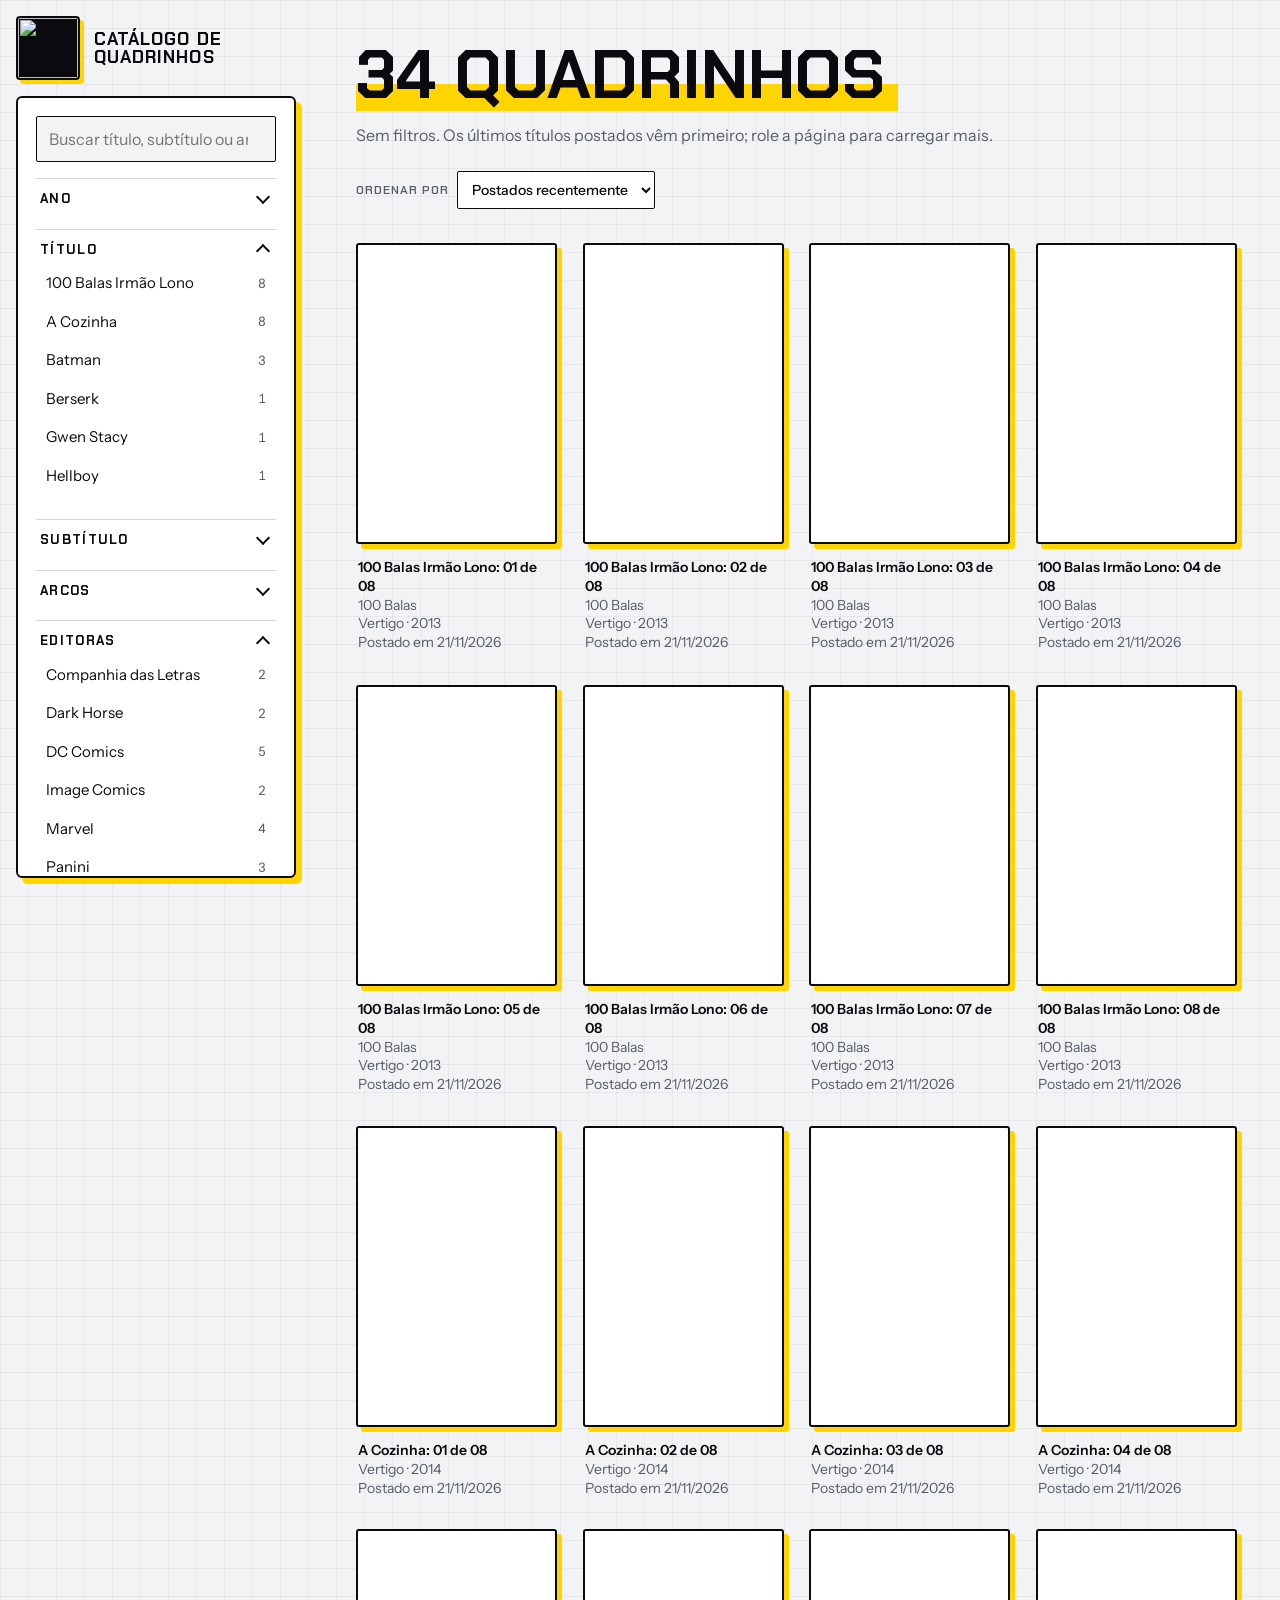
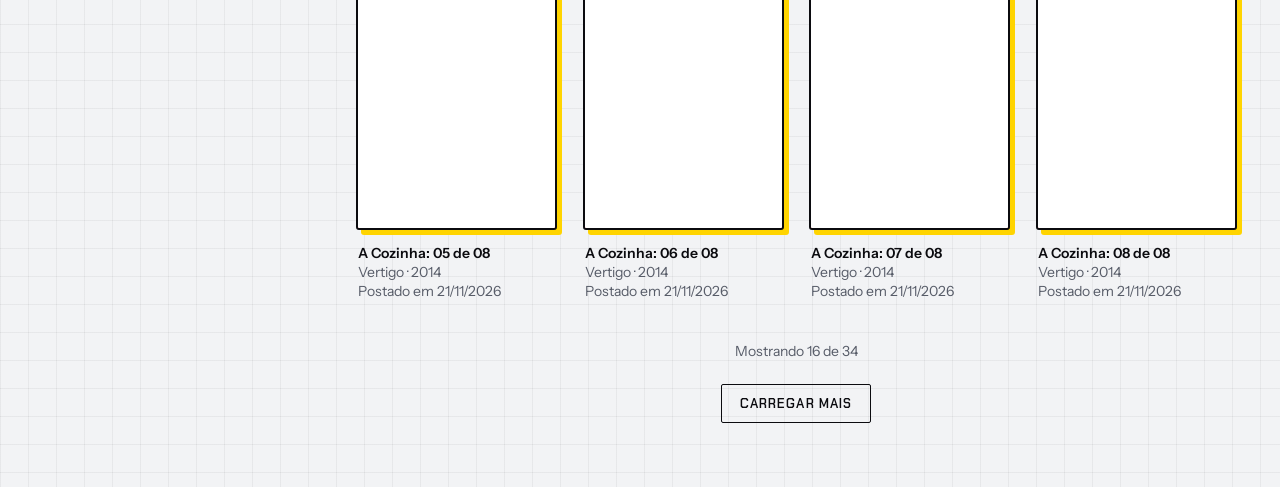
==== commit a5342466: "Add files via upload" ====
--- a/index.html
+++ b/index.html
@@ -7,6 +7,8 @@
 <link rel="preconnect" href="https://fonts.googleapis.com">
 <link rel="preconnect" href="https://fonts.gstatic.com" crossorigin>
 <link href="https://fonts.googleapis.com/css2?family=Chakra+Petch:wght@500;600;700&family=Instrument+Sans:wght@400;500;600&display=swap" rel="stylesheet">
+<script async src="https://pagead2.googlesyndication.com/pagead/js/adsbygoogle.js?client=ca-pub-8655690012436378"
+     crossorigin="anonymous"></script>
 <style>
 :root{
   --bg:#F2F3F5; --panel:#FFFFFF; --ink:#0B0B0F; --muted:#575C68; --line:#D3D6DC; --accent:#FFD400;
@@ -106,18 +108,15 @@
 /* Anúncios */
 .ad{display:block;margin:18px 0}
 .ad-rot{display:block;font:600 .625rem/1 var(--display);letter-spacing:.12em;text-transform:uppercase;color:var(--muted);margin-bottom:5px}
-.ad-box{display:flex;align-items:center;justify-content:center;text-align:center;min-height:90px;padding:8px;border:1.5px dashed var(--ink);background:repeating-linear-gradient(135deg,transparent 0 10px,rgba(255,212,0,.22) 10px 20px);color:var(--muted);font:500 .8125rem var(--body)}
-.ad-grade .ad-box{min-height:120px}
 .grid>.ad{grid-column:1/-1;margin:2px 0}
 .ad-leitor{margin:0;padding:6px 16px 8px;background:var(--panel);border-bottom:1px solid var(--line)}
-.ad-leitor .ad-box{min-height:50px}
 .lcorpo{flex:1;display:flex;min-height:0}
 .lmain{flex:1;min-width:0;display:flex;flex-direction:column}
 .lateral{display:none;width:328px;flex:none;padding:12px 14px;border-left:1px solid var(--line);background:var(--panel);overflow:auto}
 .lateral .ad{margin:0}
-.lateral .ad-box{min-height:600px}
-@media (min-width:861px){.ad-leitor .ad-box{min-height:90px}}
 @media (min-width:1180px){.lateral{display:block}}
+.lateral:empty{display:none!important}
+.ad:has(ins[data-ad-status="unfilled"]){display:none}
 
 /* Mobile */
 .fab,.scrim{display:none}
@@ -159,13 +158,13 @@
       <a id="lopen" target="_blank" rel="noopener" hidden>Abrir PDF</a>
     </div>
   </header>
-  <div data-ad="leitor" data-fmt="728×90"></div>
+  <div data-ad="leitor"></div>
   <div class="lcorpo">
     <div class="lmain">
       <p class="lmsg" id="lmsg"></p>
       <iframe class="lframe" id="lframe" title="Leitura do PDF" hidden allow="fullscreen"></iframe>
     </div>
-    <aside class="lateral" data-ad="lateral" data-fmt="300×600" aria-label="Publicidade"></aside>
+    <aside class="lateral" data-ad="lateral" aria-label="Publicidade"></aside>
   </div>
 </section>
 
@@ -187,26 +186,23 @@
       </select>
     </label>
   </div>
-  <div data-ad="topo" data-fmt="728×90"></div>
+  <div data-ad="topo"></div>
   <section class="grid" id="grid" aria-label="Quadrinhos"></section>
   <div class="fim" id="fim"><p id="fimtxt" aria-live="polite"></p><button type="button" class="mais" id="mais">Carregar mais</button></div>
-  <div data-ad="rodape" data-fmt="728×90"></div>
+  <div data-ad="rodape"></div>
 </main>
 
 <script>
 var CSV_URL = "catalogo.csv";
 
-// Anúncios. Com ativo:false aparecem só os espaços reservados.
-// Para usar o Google AdSense: ativo:true, seu código em client (ca-pub-...) e o número de cada bloco em slots.
-var ADS = {ativo:false, client:"ca-pub-0000000000000000", slots:{topo:"",grade:"",rodape:"",leitor:"",lateral:""}};
-function anuncio(nome,fmt){
-  var rot='<span class="ad-rot">Publicidade</span>';
-  if(ADS.ativo && ADS.slots[nome])
-    return '<div class="ad ad-'+nome+'">'+rot+'<ins class="adsbygoogle" style="display:block" data-ad-client="'+ADS.client+'" data-ad-slot="'+ADS.slots[nome]+'" data-ad-format="auto" data-full-width-responsive="true"></ins></div>';
-  return '<div class="ad ad-'+nome+'">'+rot+'<div class="ad-box">Espaço publicitário · '+fmt+'</div></div>';
+// Google AdSense. O código geral fica no <head>. Para exibir anúncios nos espaços da página,
+// cole em slots o número de cada bloco criado no painel do AdSense; espaço sem número não aparece.
+var ADS = {client:"ca-pub-8655690012436378", slots:{topo:"",grade:"",rodape:"",leitor:"",lateral:""}};
+function anuncio(nome){
+  if(!ADS.slots[nome]) return "";
+  return '<div class="ad ad-'+nome+'"><span class="ad-rot">Publicidade</span><ins class="adsbygoogle" style="display:block" data-ad-client="'+ADS.client+'" data-ad-slot="'+ADS.slots[nome]+'" data-ad-format="auto" data-full-width-responsive="true"></ins></div>';
 }
 function ativaAds(){
-  if(!ADS.ativo) return;
   document.querySelectorAll("ins.adsbygoogle:not([data-done])").forEach(function(el){
     if(!el.offsetWidth) return;
     el.setAttribute("data-done","1");
@@ -214,12 +210,7 @@
   });
 }
 function montaAds(){
-  document.querySelectorAll("[data-ad]").forEach(function(e){e.innerHTML=anuncio(e.dataset.ad,e.dataset.fmt);});
-  if(ADS.ativo){
-    var sc=document.createElement("script"); sc.async=true; sc.crossOrigin="anonymous";
-    sc.src="https://pagead2.googlesyndication.com/pagead/js/adsbygoogle.js?client="+ADS.client;
-    document.head.appendChild(sc);
-  }
+  document.querySelectorAll("[data-ad]").forEach(function(e){e.innerHTML=anuncio(e.dataset.ad);});
 }
 
 var ITENS = [];
@@ -305,7 +296,7 @@
   var h="";
   for(var i=a;i<b;i++){
     h+=cartao(atual[i],i-a);
-    if((i+1)%8===0 && i+1<atual.length) h+=anuncio("grade","responsivo");
+    if((i+1)%8===0 && i+1<atual.length) h+=anuncio("grade");
   }
   return h;
 }
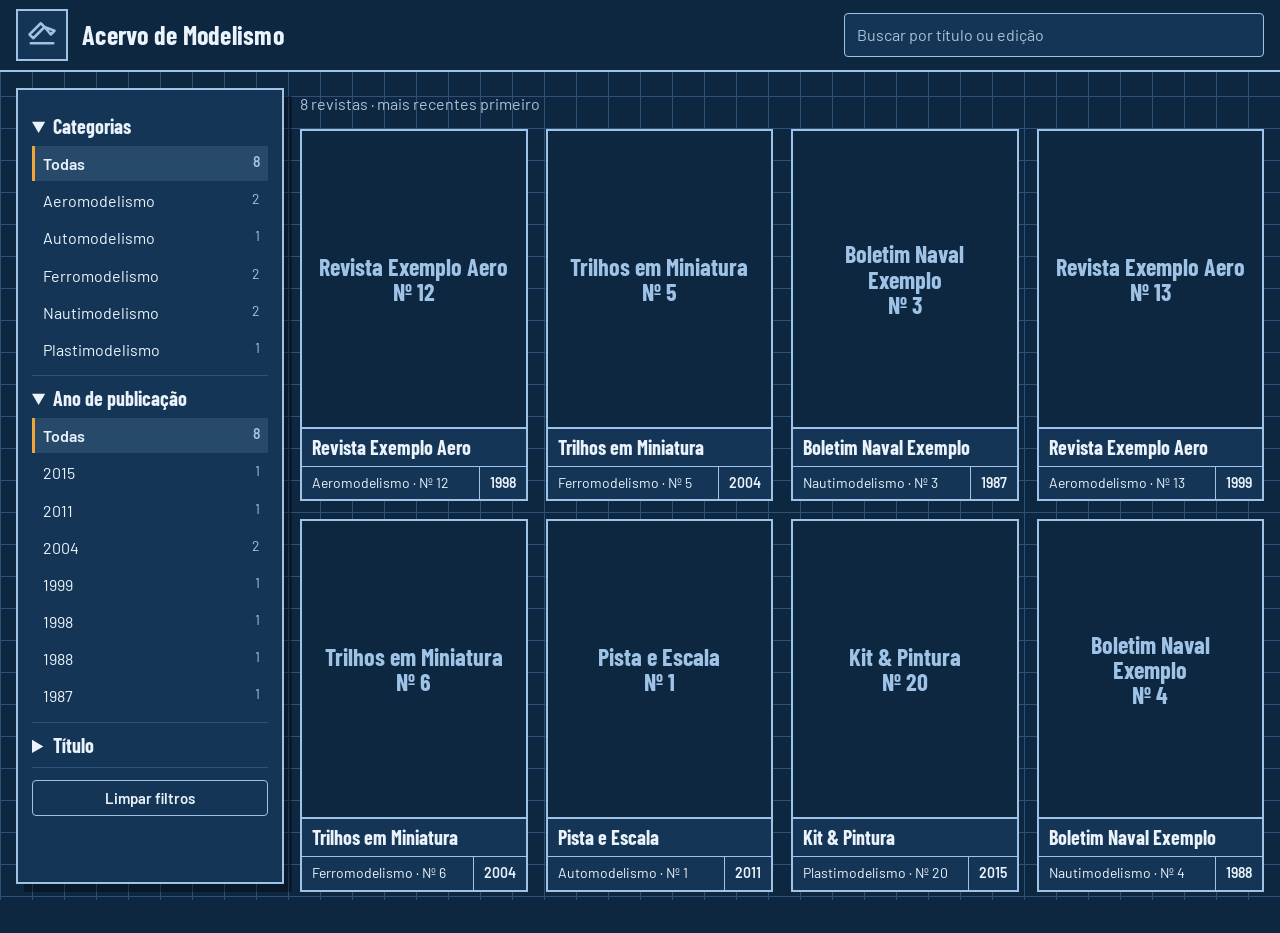
==== commit c620fd21: "Add files via upload" ====
--- a/index.html
+++ b/index.html
@@ -3,457 +3,104 @@
 <head>
 <meta charset="utf-8">
 <meta name="viewport" content="width=device-width, initial-scale=1, viewport-fit=cover">
-<title>Catálogo de quadrinhos</title>
+<title>Acervo de Revistas de Modelismo</title>
 <link rel="preconnect" href="https://fonts.googleapis.com">
 <link rel="preconnect" href="https://fonts.gstatic.com" crossorigin>
-<link href="https://fonts.googleapis.com/css2?family=Chakra+Petch:wght@500;600;700&family=Instrument+Sans:wght@400;500;600&display=swap" rel="stylesheet">
-<script async src="https://pagead2.googlesyndication.com/pagead/js/adsbygoogle.js?client=ca-pub-8655690012436378"
-     crossorigin="anonymous"></script>
-<style>
-:root{
-  --bg:#F2F3F5; --panel:#FFFFFF; --ink:#0B0B0F; --muted:#575C68; --line:#D3D6DC; --accent:#FFD400;
-  --display:"Chakra Petch","Arial Narrow",system-ui,sans-serif; --body:"Instrument Sans",system-ui,sans-serif;
-  color-scheme:light;
-  box-sizing:border-box; padding-top:env(safe-area-inset-top,0px); padding-bottom:env(safe-area-inset-bottom,0px);
-}
-html{scroll-padding-top:env(safe-area-inset-top,0px)}
-*{box-sizing:border-box}
-body{margin:0;background-color:var(--bg);background-image:linear-gradient(rgba(11,11,15,.05) 1px,transparent 1px),linear-gradient(90deg,rgba(11,11,15,.05) 1px,transparent 1px);background-size:28px 28px;color:var(--ink);font:400 1rem/1.5 var(--body)}
-button,input,select,summary{font:inherit;color:inherit}
-:focus-visible{outline:3px solid var(--ink);outline-offset:2px}
-
-/* Logo + nome, canto superior esquerdo */
-.brandbar{position:fixed;z-index:21;left:16px;top:calc(16px + env(safe-area-inset-top,0px));width:280px;height:64px;display:flex;align-items:center;gap:14px}
-.logo{flex:none;width:64px;height:64px;border:2px solid var(--ink);border-radius:4px;background:var(--ink);display:grid;place-items:center;overflow:hidden;padding:0;box-shadow:4px 4px 0 var(--accent)}
-.logo img{width:100%;height:100%;object-fit:contain;display:block}
-.brand{font:700 1.1rem/1.05 var(--display);letter-spacing:.06em;text-transform:uppercase;margin:0}
-
-/* Menu lateral suspenso */
-.menu{position:fixed;z-index:20;left:16px;top:calc(96px + env(safe-area-inset-top,0px));bottom:calc(22px + env(safe-area-inset-bottom,0px));width:280px;
-  background:var(--panel);border:2px solid var(--ink);border-radius:6px;box-shadow:6px 6px 0 var(--accent);
-  display:flex;flex-direction:column;overflow:hidden}
-.menu .scroll{overflow-y:auto;padding:18px;flex:1}
-.search{width:100%;padding:10px 12px;border:1.5px solid var(--ink);border-radius:2px;background:var(--bg)}
-.grp{border-top:1px solid var(--line);margin-top:14px}
-.grp:first-of-type{margin-top:16px}
-.grp summary{list-style:none;display:flex;justify-content:space-between;align-items:center;gap:8px;padding:12px 4px 8px;cursor:pointer;font:700 .8125rem/1.2 var(--display);letter-spacing:.1em;text-transform:uppercase}
-.grp summary::-webkit-details-marker{display:none}
-.grp summary::after{content:"";width:8px;height:8px;border-right:2px solid var(--ink);border-bottom:2px solid var(--ink);transform:rotate(45deg);margin:-4px 4px 0 auto;transition:transform .15s}
-.grp[open] summary::after{transform:rotate(-135deg);margin-top:4px}
-.badge{font:700 .75rem/1.4 var(--display);min-width:20px;padding:0 6px;border:1.5px solid var(--ink);border-radius:2px;background:var(--accent);color:var(--ink);text-align:center}
-.badge:empty{display:none}
-.list{list-style:none;margin:0;padding:0 0 6px;display:grid;gap:2px;max-height:240px;overflow-y:auto}
-.opt{width:100%;display:flex;justify-content:space-between;align-items:center;gap:8px;padding:7px 10px;border:0;border-radius:2px;background:none;text-align:left;cursor:pointer;font-size:.9375rem}
-.opt:hover{background:var(--bg)}
-.opt[aria-pressed="true"]{background:var(--accent);color:var(--ink);font-weight:600;box-shadow:inset 4px 0 0 var(--ink)}
-.opt .n{font-size:.8125rem;color:var(--muted);font-variant-numeric:tabular-nums}
-.opt[aria-pressed="true"] .n{color:var(--ink)}
-.zero:not([aria-pressed="true"]){opacity:.4}
-.chips{display:flex;flex-wrap:wrap;gap:6px;padding:0 0 8px}
-.chip{padding:5px 10px;border:1.5px solid var(--line);border-radius:2px;background:none;cursor:pointer;font-size:.875rem;font-variant-numeric:tabular-nums}
-.chip:hover{border-color:var(--ink)}
-.chip[aria-pressed="true"]{background:var(--accent);color:var(--ink);border-color:var(--ink);font-weight:600}
-.reset{margin-top:18px;width:100%;padding:10px;border:1.5px solid var(--ink);border-radius:2px;background:none;cursor:pointer;font:600 .8125rem var(--display);letter-spacing:.08em;text-transform:uppercase}
-.reset:hover{background:var(--accent)}
-
-/* Área principal */
-main{margin-left:312px;padding:40px 44px 64px;max-width:1280px}
-.top{display:flex;justify-content:space-between;align-items:flex-end;gap:24px;flex-wrap:wrap;margin-bottom:34px}
-.count{display:inline-block;font:700 clamp(2.25rem,5.5vw,4.25rem)/1.05 var(--display);letter-spacing:-.005em;text-transform:uppercase;margin:0;padding-right:.2em;background:linear-gradient(transparent 62%,var(--accent) 62%)}
-.desc{margin:12px 0 0;color:var(--muted);max-width:60ch}
-.sort{display:flex;align-items:center;gap:8px;font:600 .75rem var(--display);letter-spacing:.08em;text-transform:uppercase;color:var(--muted)}
-.sort select{padding:8px 10px;border:1.5px solid var(--ink);border-radius:2px;background:var(--panel);font:500 .875rem var(--body);letter-spacing:0;text-transform:none;color:var(--ink)}
-.grid{display:grid;grid-template-columns:repeat(auto-fill,minmax(180px,1fr));gap:32px 26px}
-.card{display:block;color:inherit;text-decoration:none;border-radius:6px;animation:in .22s ease-out both}
-@keyframes in{from{opacity:0;transform:scale(.97)}to{opacity:1;transform:none}}
-.card:hover .meta b{text-decoration:underline}
-.cover{position:relative;aspect-ratio:2/3;border:2px solid var(--ink);border-radius:3px;overflow:hidden;padding:14px;display:flex;flex-direction:column;justify-content:space-between;box-shadow:5px 5px 0 var(--accent);transition:transform .15s,box-shadow .15s}
-.card:hover .cover,.card:focus-visible .cover{transform:translate(-2px,-2px);box-shadow:8px 8px 0 var(--accent)}
-.cover::before{content:"";position:absolute;inset:0;pointer-events:none;background:currentColor;opacity:.16}
-.m0::before{background:radial-gradient(currentColor 24%,transparent 26%) 0 0/9px 9px;opacity:.25;-webkit-mask-image:linear-gradient(160deg,transparent 30%,#000);mask-image:linear-gradient(160deg,transparent 30%,#000)}
-.m1::before{background:repeating-linear-gradient(135deg,currentColor 0 8px,transparent 8px 22px);opacity:.14}
-.m2::before{clip-path:polygon(50% 8%,60% 32%,88% 22%,72% 46%,96% 60%,66% 64%,64% 92%,50% 70%,34% 92%,34% 64%,4% 60%,28% 46%,12% 22%,40% 32%)}
-.m3::before{clip-path:polygon(0 0,58% 0,38% 100%,0 100%)}
-.cover>*{position:relative}
-.cover>iframe{position:absolute;inset:0;width:100%;height:100%;border:0;pointer-events:none;z-index:1;background:#fff}
-.cover>img{position:absolute;inset:0;width:100%;height:100%;object-fit:cover;z-index:1}
-.ed{align-self:flex-start;font:700 .6875rem/1 var(--display);letter-spacing:.08em;text-transform:uppercase;padding:5px 7px;border:1.5px solid currentColor;border-radius:2px}
-.ct{font:700 1.45rem/1.02 var(--display);letter-spacing:-.01em;margin:0;display:-webkit-box;-webkit-line-clamp:4;-webkit-box-orient:vertical;overflow:hidden;overflow-wrap:anywhere}
-.cs{margin:6px 0 0;font:500 .9375rem/1.2 var(--body);opacity:.9}
-.meta{margin:14px 2px 0;font-size:.875rem;line-height:1.35}
-.meta b{display:block;font-weight:600}
-.meta span{color:var(--muted)}
-.fim{margin-top:40px;text-align:center;color:var(--muted);font-size:.875rem}
-.mais{margin-top:8px;padding:10px 18px;border:1.5px solid var(--ink);border-radius:2px;background:none;cursor:pointer;font:600 .8125rem var(--display);letter-spacing:.08em;text-transform:uppercase;color:var(--ink)}
-.mais:hover{background:var(--accent)}
-.empty{grid-column:1/-1;padding:48px 0;color:var(--muted)}
-.empty button{margin-top:12px;padding:10px 16px;border:2px solid var(--ink);border-radius:2px;background:var(--accent);color:var(--ink);cursor:pointer;font:600 .8125rem var(--display);letter-spacing:.08em;text-transform:uppercase}
-
-/* Leitor */
-.leitor{position:fixed;inset:0;z-index:40;background:var(--bg);display:flex;flex-direction:column;padding-top:env(safe-area-inset-top,0px)}
-.leitor[hidden]{display:none}
-.lbar{display:flex;align-items:center;gap:12px;padding:10px 16px;background:var(--ink);color:#fff;border-bottom:4px solid var(--accent);flex-wrap:wrap}
-.lbar button,.lbar a{padding:8px 12px;border:1.5px solid var(--accent);border-radius:2px;background:none;color:var(--accent);cursor:pointer;font:600 .8125rem var(--display);letter-spacing:.08em;text-transform:uppercase;text-decoration:none}
-.lbar button:hover,.lbar a:hover{background:var(--accent);color:var(--ink)}
-.lbar :focus-visible{outline-color:var(--accent)}
-.ltit{flex:1;min-width:160px;display:flex;flex-direction:column;line-height:1.25}
-.ltit b{font:700 1.1rem/1.1 var(--display);color:#fff}
-.ltit span{color:#B8BCC6;font-size:.8125rem}
-.ltools{display:flex;align-items:center;gap:8px;flex-wrap:wrap}
-.lmsg{text-align:center;color:var(--muted);padding:48px 16px;margin:0}
-.lmsg:empty{display:none}
-.lframe{flex:1;width:100%;border:0;background:var(--panel);display:block}
-.lframe[hidden]{display:none}
-
-/* Anúncios */
-.ad{display:block;margin:18px 0}
-.ad-rot{display:block;font:600 .625rem/1 var(--display);letter-spacing:.12em;text-transform:uppercase;color:var(--muted);margin-bottom:5px}
-.grid>.ad{grid-column:1/-1;margin:2px 0}
-.ad-leitor{margin:0;padding:6px 16px 8px;background:var(--panel);border-bottom:1px solid var(--line)}
-.lcorpo{flex:1;display:flex;min-height:0}
-.lmain{flex:1;min-width:0;display:flex;flex-direction:column}
-.lateral{display:none;width:328px;flex:none;padding:12px 14px;border-left:1px solid var(--line);background:var(--panel);overflow:auto}
-.lateral .ad{margin:0}
-@media (min-width:1180px){.lateral{display:block}}
-.lateral:empty{display:none!important}
-.ad:has(ins[data-ad-status="unfilled"]){display:none}
-
-/* Mobile */
-.fab,.scrim{display:none}
-@media (max-width:860px){
-  .brandbar{position:absolute;left:18px;top:calc(16px + env(safe-area-inset-top,0px))}
-  main{margin-left:0;padding:108px 20px 110px}
-  .menu{left:12px;right:18px;width:auto;top:auto;max-height:78vh;bottom:calc(18px + env(safe-area-inset-bottom,0px));transform:translateY(calc(100% + 40px));transition:transform .25s ease;visibility:hidden}
-  .menu.open{transform:none;visibility:visible}
-  .fab{display:inline-flex;position:fixed;z-index:15;left:50%;transform:translateX(-50%);bottom:calc(22px + env(safe-area-inset-bottom,0px));padding:12px 22px;border:2px solid var(--ink);border-radius:4px;background:var(--accent);color:var(--ink);font:700 .875rem var(--display);letter-spacing:.08em;text-transform:uppercase;cursor:pointer;box-shadow:4px 4px 0 var(--ink)}
-  .scrim{position:fixed;inset:0;z-index:19;background:rgba(10,10,15,.5);border:0}
-  .scrim.show{display:block}
-  .grid{grid-template-columns:repeat(auto-fill,minmax(150px,1fr));gap:26px 20px}
-}
-@media (prefers-reduced-motion:reduce){.card{animation:none}.menu{transition:none}.cover{transition:none}}
-</style>
+<link href="https://fonts.googleapis.com/css2?family=Barlow+Condensed:wght@600;700&family=Barlow:wght@400;600&display=swap" rel="stylesheet">
+<link rel="stylesheet" href="estilo.css">
 </head>
 <body>
-
-<div class="brandbar">
-  <div class="logo has" id="logo" role="img" aria-label="Logo">
-    <img src="https://raw.githubusercontent.com/hqonlinenew-ai/HQOnline/refs/heads/main/Logo%20Futurista%20Amarelo%20ONLINE.png" alt="">
-  </div>
-  <p class="brand">Catálogo de quadrinhos</p>
-</div>
+<header class="topo">
+  <!-- Troque por seu logo quadrado: coloque logo.png na mesma pasta -->
+  <div class="logo"><img src="logo.png" alt="Logo" onerror="this.replaceWith(Object.assign(document.createElement('span'),{innerHTML:'<svg viewBox=&quot;0 0 24 24&quot;><path d=&quot;M2 14l9-9 3 3-9 9zM14 8l8 3-3 3zM3 21h18&quot;/></svg>'}))"></div>
+  <h1>Acervo de Modelismo</h1>
+  <button class="btn-menu" id="abrirMenu" aria-expanded="false" aria-controls="menu">Filtros</button>
+  <div class="busca"><input id="busca" type="search" placeholder="Buscar por título ou edição" aria-label="Buscar"></div>
+</header>
 
 <aside class="menu" id="menu" aria-label="Filtros do catálogo">
-  <div class="scroll">
-    <input class="search" id="q" type="search" placeholder="Buscar título, subtítulo ou arco" aria-label="Buscar" autocomplete="off">
-    <div id="grupos"></div>
-    <button class="reset" id="reset" type="button">Limpar filtros</button>
-  </div>
+  <details open><summary>Categorias</summary><div class="opcoes" id="f-categoria"></div></details>
+  <details open><summary>Ano de publicação</summary><div class="opcoes" id="f-ano"></div></details>
+  <details><summary>Título</summary><div class="opcoes" id="f-titulo"></div></details>
+  <button class="limpar" id="limpar">Limpar filtros</button>
 </aside>
-
-<section class="leitor" id="leitor" hidden aria-label="Leitor de PDF">
-  <header class="lbar">
-    <button type="button" id="lback">Voltar ao catálogo</button>
-    <div class="ltit"><b id="ltit"></b><span id="lsub"></span></div>
-    <div class="ltools">
-      <a id="lopen" target="_blank" rel="noopener" hidden>Abrir PDF</a>
-    </div>
-  </header>
-  <div data-ad="leitor"></div>
-  <div class="lcorpo">
-    <div class="lmain">
-      <p class="lmsg" id="lmsg"></p>
-      <iframe class="lframe" id="lframe" title="Leitura do PDF" hidden allow="fullscreen"></iframe>
-    </div>
-    <aside class="lateral" data-ad="lateral" aria-label="Publicidade"></aside>
-  </div>
-</section>
-
-<button class="scrim" id="scrim" type="button" aria-label="Fechar filtros"></button>
-<button class="fab" id="fab" type="button" aria-controls="menu" aria-expanded="false">Filtros</button>
+<div class="fundo" id="fundo"></div>
 
 <main>
-  <div class="top">
-    <div>
-      <h1 class="count" id="count" aria-live="polite"></h1>
-      <p class="desc" id="desc"></p>
-    </div>
-    <label class="sort">Ordenar por
-      <select id="sort">
-        <option value="post">Postados recentemente</option>
-        <option value="novo">Ano (mais novos)</option>
-        <option value="antigo">Ano (mais antigos)</option>
-        <option value="az">Título (A–Z)</option>
-      </select>
-    </label>
-  </div>
-  <div data-ad="topo"></div>
-  <section class="grid" id="grid" aria-label="Quadrinhos"></section>
-  <div class="fim" id="fim"><p id="fimtxt" aria-live="polite"></p><button type="button" class="mais" id="mais">Carregar mais</button></div>
-  <div data-ad="rodape"></div>
+  <p class="resumo" id="resumo" aria-live="polite"></p>
+  <div class="grade" id="grade"></div>
+  <p class="vazio" id="vazio" hidden>Nenhuma revista encontrada. Limpe os filtros ou mude a busca.</p>
+  <p class="erro" id="erro" hidden></p>
+  <div id="sentinela"></div>
 </main>
 
+<script src="app.js"></script>
 <script>
-var CSV_URL = "catalogo.csv";
+const LOTE=12;
+let todas=[],visiveis=[],mostradas=0;
+const filtros={categoria:"",ano:"",titulo:"",q:""};
+const $=s=>document.querySelector(s);
 
-// Google AdSense. O código geral fica no <head>. Para exibir anúncios nos espaços da página,
-// cole em slots o número de cada bloco criado no painel do AdSense; espaço sem número não aparece.
-var ADS = {client:"ca-pub-8655690012436378", slots:{topo:"",grade:"",rodape:"",leitor:"",lateral:""}};
-function anuncio(nome){
-  if(!ADS.slots[nome]) return "";
-  return '<div class="ad ad-'+nome+'"><span class="ad-rot">Publicidade</span><ins class="adsbygoogle" style="display:block" data-ad-client="'+ADS.client+'" data-ad-slot="'+ADS.slots[nome]+'" data-ad-format="auto" data-full-width-responsive="true"></ins></div>';
+function contar(lista,campo){
+  const m=new Map();
+  lista.forEach(r=>{if(r[campo])m.set(r[campo],(m.get(r[campo])||0)+1)});
+  return [...m.entries()];
 }
-function ativaAds(){
-  document.querySelectorAll("ins.adsbygoogle:not([data-done])").forEach(function(el){
-    if(!el.offsetWidth) return;
-    el.setAttribute("data-done","1");
-    try{(window.adsbygoogle=window.adsbygoogle||[]).push({});}catch(e){}
-  });
+function montarFiltro(id,campo,ordem){
+  const caixa=$("#"+id);
+  const itens=contar(todas,campo).sort(ordem);
+  caixa.innerHTML=[["",todas.length,"Todas"],...itens.map(([v,n])=>[v,n,v])].map(([v,n,rot])=>
+    `<button class="opcao" data-campo="${campo}" data-valor="${esc(v)}" aria-pressed="${filtros[campo]===v}">${esc(rot)}<span>${n}</span></button>`).join("");
 }
-function montaAds(){
-  document.querySelectorAll("[data-ad]").forEach(function(e){e.innerHTML=anuncio(e.dataset.ad);});
+function montarMenu(){
+  montarFiltro("f-categoria","categoria",(a,b)=>a[0].localeCompare(b[0],"pt-BR"));
+  montarFiltro("f-ano","ano",(a,b)=>b[0].localeCompare(a[0]));
+  montarFiltro("f-titulo","titulo",(a,b)=>a[0].localeCompare(b[0],"pt-BR"));
 }
+function aplicar(){
+  const q=filtros.q.toLowerCase();
+  visiveis=todas.filter(r=>
+    (!filtros.categoria||r.categoria===filtros.categoria)&&
+    (!filtros.ano||r.ano===filtros.ano)&&
+    (!filtros.titulo||r.titulo===filtros.titulo)&&
+    (!q||(r.titulo+" "+r.edicao).toLowerCase().includes(q)))
+    .sort((a,b)=>(b.data_postagem||"").localeCompare(a.data_postagem||""));
+  mostradas=0;
+  $("#grade").innerHTML="";
+  $("#vazio").hidden=visiveis.length>0;
+  $("#resumo").textContent=visiveis.length+(visiveis.length===1?" revista":" revistas")+" · mais recentes primeiro";
+  montarMenu();
+  maisCards();
+}
+function card(r){
+  const capa=urlValida(r.capa_url)
+    ?`<iframe src="${esc(r.capa_url)}" title="Capa de ${esc(r.titulo)} ${esc(r.edicao)}" loading="lazy" tabindex="-1" sandbox=""></iframe>`
+    :`<div class="sem-capa">${esc(r.titulo)}<br>${esc(r.edicao)}</div>`;
+  return `<a class="card" href="leitor.html?id=${encodeURIComponent(r.id)}" target="_blank" rel="noopener">
+    <div class="capa">${capa}</div>
+    <div class="carimbo"><h2>${esc(r.titulo)}</h2><p>${esc(r.categoria)} · ${esc(r.edicao)}</p><p>${esc(r.ano)}</p></div></a>`;
+}
+function maisCards(){
+  if(mostradas>=visiveis.length)return;
+  const lote=visiveis.slice(mostradas,mostradas+LOTE);
+  $("#grade").insertAdjacentHTML("beforeend",lote.map(card).join(""));
+  mostradas+=lote.length;
+}
+const obs=new IntersectionObserver(es=>{if(es[0].isIntersecting)maisCards()},{rootMargin:"400px"});
+obs.observe($("#sentinela"));
 
-var ITENS = [];
-var GRUPOS = [
- {k:"a",nome:"Ano",chips:true,aberto:false},
- {k:"t",nome:"Título",aberto:true},
- {k:"s",nome:"Subtítulo",aberto:false},
- {k:"r",nome:"Arcos",aberto:false},
- {k:"e",nome:"Editoras",aberto:true}
-];
-var $ = function(id){return document.getElementById(id)};
-function norm(s){return s.normalize("NFD").replace(/[\u0300-\u036f]/g,"").toLowerCase();}
-function esc(s){return String(s).replace(/&/g,"&amp;").replace(/</g,"&lt;").replace(/"/g,"&quot;");}
+document.addEventListener("click",e=>{
+  const o=e.target.closest(".opcao");
+  if(o){filtros[o.dataset.campo]=o.dataset.valor;aplicar();document.body.classList.remove("menu-aberto");return}
+});
+$("#limpar").onclick=()=>{Object.assign(filtros,{categoria:"",ano:"",titulo:"",q:""});$("#busca").value="";aplicar()};
+$("#busca").addEventListener("input",e=>{filtros.q=e.target.value.trim();aplicar()});
+const alternar=()=>{const a=document.body.classList.toggle("menu-aberto");$("#abrirMenu").setAttribute("aria-expanded",a)};
+$("#abrirMenu").onclick=alternar;$("#fundo").onclick=alternar;
 
-var st = {q:"",sort:"post",sel:{a:[],t:[],s:[],r:[],e:[]}};
-
-function passa(f, ignora){
-  for(var i=0;i<GRUPOS.length;i++){
-    var k=GRUPOS[i].k;
-    if(k!==ignora && st.sel[k].length && st.sel[k].indexOf(String(f[k]))<0) return false;
-  }
-  if(st.q && norm(f.t+" "+f.s+" "+f.r).indexOf(norm(st.q))<0) return false;
-  return true;
-}
-
-function montaGrupos(){
-  var html = GRUPOS.map(function(g){
-    var vals = ITENS.map(function(f){return String(f[g.k])}).filter(function(v,i,a){return v&&v!=="0"&&a.indexOf(v)===i});
-    vals.sort(g.k==="a" ? function(a,b){return b-a} : function(a,b){return a.localeCompare(b,"pt-BR")});
-    var corpo = g.chips
-      ? '<div class="chips">'+vals.map(function(v){return '<button type="button" class="chip" data-k="'+g.k+'" data-v="'+esc(v)+'" aria-pressed="false">'+v+'</button>'}).join("")+'</div>'
-      : '<ul class="list">'+vals.map(function(v){return '<li><button type="button" class="opt" data-k="'+g.k+'" data-v="'+esc(v)+'" aria-pressed="false"><span>'+esc(v)+'</span><span class="n"></span></button></li>'}).join("")+'</ul>';
-    return '<details class="grp"'+(g.aberto?" open":"")+'><summary><span>'+g.nome+'</span><span class="badge" data-b="'+g.k+'"></span></summary>'+corpo+'</details>';
-  }).join("");
-  $("grupos").innerHTML = html;
-}
-
-function atualizaMenu(){
-  document.querySelectorAll("[data-k][data-v]").forEach(function(b){
-    var k=b.dataset.k, v=b.dataset.v;
-    var n = ITENS.filter(function(f){return passa(f,k) && String(f[k])===v}).length;
-    b.setAttribute("aria-pressed", String(st.sel[k].indexOf(v)>=0));
-    b.classList.toggle("zero", n===0);
-    var c = b.querySelector(".n"); if(c) c.textContent = n;
-    if(!c) b.title = n+(n===1?" item":" itens");
-  });
-  GRUPOS.forEach(function(g){
-    var n = st.sel[g.k].length;
-    document.querySelector('[data-b="'+g.k+'"]').textContent = n || "";
-  });
-}
-
-function ativos(){
-  return GRUPOS.reduce(function(s,g){return s+st.sel[g.k].length},0)+(st.q?1:0);
-}
-function descricao(){
-  var p=[];
-  GRUPOS.forEach(function(g){ if(st.sel[g.k].length) p.push(g.nome+": "+st.sel[g.k].join(", ")); });
-  if(st.q) p.push("busca “"+st.q+"”");
-  return p.length ? "Filtros ativos. "+p.join("; ")+"." : "Sem filtros."+(st.sort==="post"?" Os últimos títulos postados vêm primeiro; role a página para carregar mais.":"");
-}
-
-var LOTE = 8, atual = [], vis = 0, obs = null;
-function fmt(p){return p?p.slice(8,10)+"/"+p.slice(5,7)+"/"+p.slice(0,4):"";}
-function cartao(f,i){
-  var img = !f.capa ? "" : ehImagem(f.capa)
-    ? '<img src="'+esc(f.capa)+'" alt="" loading="lazy" onerror="this.remove()">'
-    : '<iframe src="'+esc(capaEmbed(f.capa))+'" title="" tabindex="-1" aria-hidden="true" loading="lazy" scrolling="no"></iframe>';
-  var nome = f.s ? f.t+": "+f.s : f.t;
-  var linhas = [];
-  if(f.r) linhas.push(esc(f.r));
-  var ee = [f.e, f.a||""].filter(Boolean).join(" · "); if(ee) linhas.push(esc(ee));
-  if(f.p) linhas.push("Postado em "+fmt(f.p));
-  return '<a class="card" href="#ler-'+f.id+'" target="_blank" rel="noopener" aria-label="Ler '+esc(nome)+'" style="animation-delay:'+Math.min(i,12)*14+'ms">'+
-    '<div class="cover m'+f.m+'" style="background:'+f.c+';color:'+f.f+'">'+img+
-      (f.e?'<span class="ed">'+esc(f.e)+'</span>':'<span></span>')+
-      '<div><h2 class="ct">'+esc(f.t)+'</h2>'+(f.s?'<p class="cs">'+esc(f.s)+'</p>':'')+'</div>'+
-    '</div>'+
-    '<p class="meta"><b>'+esc(nome)+'</b><span>'+linhas.join("<br>")+'</span></p>'+
-  '</a>';
-}
-function lista(a,b){
-  var h="";
-  for(var i=a;i<b;i++){
-    h+=cartao(atual[i],i-a);
-    if((i+1)%8===0 && i+1<atual.length) h+=anuncio("grade");
-  }
-  return h;
-}
-function statusFim(){
-  var n = atual.length;
-  $("fimtxt").textContent = n ? "Mostrando "+vis+" de "+n : "";
-  $("mais").hidden = vis>=n;
-}
-function renderiza(){
-  atual = ITENS.filter(function(f){return passa(f)});
-  atual.sort(function(a,b){
-    if(st.sort==="post") return b.p.localeCompare(a.p) || a.t.localeCompare(b.t,"pt-BR");
-    if(st.sort==="novo") return b.a-a.a || a.t.localeCompare(b.t,"pt-BR");
-    if(st.sort==="antigo") return a.a-b.a || a.t.localeCompare(b.t,"pt-BR");
-    return a.t.localeCompare(b.t,"pt-BR") || a.s.localeCompare(b.s,"pt-BR");
-  });
-  var n = atual.length;
-  $("count").textContent = n+(n===1?" quadrinho":" quadrinhos");
-  $("desc").textContent = descricao();
-  $("fab").textContent = "Filtros"+(ativos()?" ("+ativos()+")":"");
-  vis = Math.min(LOTE,n);
-  var g = $("grid");
-  if(!n){
-    g.innerHTML = '<div class="empty">Nenhum quadrinho combina com esses filtros.<br><button type="button" id="limpa2">Limpar filtros</button></div>';
-    $("limpa2").onclick = limpa;
-  } else {
-    g.innerHTML = lista(0,vis);
-  }
-  statusFim();
-  atualizaMenu();
-  ativaAds();
-  if(obs){obs.unobserve($("fim"));obs.observe($("fim"));}
-}
-function carrega(){
-  if(vis>=atual.length) return;
-  var ini = vis; vis = Math.min(vis+LOTE,atual.length);
-  $("grid").insertAdjacentHTML("beforeend", lista(ini,vis));
-  statusFim(); ativaAds();
-  if(obs){obs.unobserve($("fim"));obs.observe($("fim"));}
-}
-
-function limpa(){
-  GRUPOS.forEach(function(g){st.sel[g.k]=[]});
-  st.q=""; $("q").value="";
-  renderiza();
-}
-
-$("menu").addEventListener("click", function(e){
-  var b = e.target.closest("[data-k][data-v]"); if(!b) return;
-  var arr = st.sel[b.dataset.k], i = arr.indexOf(b.dataset.v);
-  if(i>=0) arr.splice(i,1); else arr.push(b.dataset.v);
-  renderiza();
-});
-$("q").addEventListener("input", function(e){st.q=e.target.value.trim();renderiza();});
-$("sort").addEventListener("change", function(e){st.sort=e.target.value;renderiza();});
-$("reset").addEventListener("click", limpa);
-
-
-
-// Leitor de PDF (iframe)
-function slug(f){return norm(f.t+" "+f.s+" "+f.a).replace(/[^a-z0-9]+/g,"-").replace(/^-|-$/g,"");}
-function atribuiIds(){var vistos={};ITENS.forEach(function(f){var b=slug(f)||"item",n=vistos[b]=(vistos[b]||0)+1;f.id=n>1?b+"-"+n:b;});}
-var cur=null, savedY=0;
-function msg(t){$("lmsg").textContent=t||"";}
-function embed(u){
-  var m=u.match(/drive\.google\.com\/file\/d\/([^\/?#]+)/)||u.match(/drive\.google\.com\/open\?id=([^&#]+)/);
-  return m?"https://drive.google.com/file/d/"+m[1]+"/preview":u;
-}
-function ehImagem(u){return /\.(png|jpe?g|webp|gif|avif|svg)($|[?#])/i.test(u);}
-function capaEmbed(u){u=embed(u);return (/\.pdf($|[?#])/i.test(u)&&u.indexOf("#")<0)?u+"#page=1&view=FitH&toolbar=0&navpanes=0&scrollbar=0":u;}
-function dentro(v){document.querySelectorAll("main,.menu,.brandbar,.fab").forEach(function(e){e.inert=v;});}
-function carregaPdf(f){
-  var fr=$("lframe"); $("lopen").hidden=true;
-  if(!f.pdf){ fr.hidden=true; fr.src="about:blank"; msg("Este título ainda não tem PDF."); return; }
-  var u=embed(f.pdf); msg("");
-  $("lopen").href=f.pdf; $("lopen").hidden=false;
-  fr.src=(/\.pdf($|[?#])/i.test(u)&&u.indexOf("#")<0)?u+"#view=FitH":u;
-  fr.hidden=false;
-}
-function abreLeitor(f){
-  if($("leitor").hidden) savedY=window.scrollY;
-  cur=f; $("leitor").hidden=false; document.body.style.overflow="hidden"; dentro(true);
-  $("ltit").textContent=(f.s?f.t+": "+f.s:f.t); $("lsub").textContent=[f.r,f.e,f.a||""].filter(Boolean).join(" · ");
-  $("lback").focus(); carregaPdf(f); ativaAds();
-}
-function fechaLeitor(){
-  if($("leitor").hidden) return;
-  $("leitor").hidden=true; document.body.style.overflow=""; dentro(false); cur=null;
-  $("lframe").src="about:blank"; $("lframe").hidden=true; msg("");
-  window.scrollTo(0,savedY);
-}
-$("lback").addEventListener("click",function(){location.hash="";});
-function rota(){
-  var h=location.hash.slice(1), f=null;
-  if(h.indexOf("ler-")===0) f=ITENS.filter(function(x){return "ler-"+x.id===h;})[0]||null;
-  if(f){ if(cur!==f) abreLeitor(f); } else fechaLeitor();
-}
-window.addEventListener("hashchange",rota);
-document.addEventListener("keydown",function(e){ if(e.key==="Escape" && !$("leitor").hidden) location.hash=""; });
-
-// Gaveta no celular
-function abre(v){
-  $("menu").classList.toggle("open", v);
-  $("scrim").classList.toggle("show", v);
-  $("fab").setAttribute("aria-expanded", String(v));
-  if(v) $("q").focus({preventScroll:true}); else $("fab").focus({preventScroll:true});
-}
-$("fab").addEventListener("click", function(){abre(!$("menu").classList.contains("open"));});
-$("scrim").addEventListener("click", function(){abre(false);});
-document.addEventListener("keydown", function(e){if(e.key==="Escape" && $("menu").classList.contains("open")) abre(false);});
-
-$("mais").addEventListener("click", carrega);
-if("IntersectionObserver" in window){
-  obs = new IntersectionObserver(function(es){ if(es[0].isIntersecting) carrega(); },{rootMargin:"200px 0px"});
-  obs.observe($("fim"));
-}
-// Leitura do catalogo.csv
-function hash(s){var h=0;for(var i=0;i<s.length;i++)h=(h*31+s.charCodeAt(i))>>>0;return h;}
-function csv(txt){
-  if(txt.charCodeAt(0)===0xFEFF) txt=txt.slice(1);
-  var l1=txt.split(/\r?\n/)[0], sep=(l1.indexOf(";")>=0&&l1.indexOf(",")<0)?";":",";
-  var rows=[],row=[],cell="",q=false;
-  for(var i=0;i<txt.length;i++){
-    var c=txt[i];
-    if(q){ if(c==='"'){ if(txt[i+1]==='"'){cell+='"';i++;} else q=false; } else cell+=c; }
-    else if(c==='"') q=true;
-    else if(c===sep){row.push(cell);cell="";}
-    else if(c==="\n"||c==="\r"){ if(c==="\r"&&txt[i+1]==="\n") i++; row.push(cell);cell="";rows.push(row);row=[]; }
-    else cell+=c;
-  }
-  if(cell!==""||row.length){row.push(cell);rows.push(row);}
-  return rows;
-}
-var COR=/^#[0-9a-fA-F]{3,8}$/;
-function carregaItens(txt){
-  var rows=csv(txt); if(!rows.length) return [];
-  var h=rows[0].map(function(x){return norm(x).trim().replace(/\s+/g,"_");}), out=[];
-  rows.slice(1).forEach(function(r){
-    var o={}; h.forEach(function(k,i){o[k]=(r[i]||"").trim();});
-    if(!o.titulo) return;
-    var m=parseInt(o.motivo,10); if(!(m>=0&&m<=3)) m=hash(o.titulo+(o.subtitulo||""))%4;
-    out.push({t:o.titulo,s:o.subtitulo||"",r:o.arco||"",e:o.editora||"",a:parseInt(o.ano,10)||0,
-      p:/^\d{4}-\d{2}-\d{2}/.test(o.data_postagem||"")?o.data_postagem.slice(0,10):"",
-      pdf:o.pdf||"",capa:o.capa||"",c:COR.test(o.cor_fundo||"")?o.cor_fundo:"#3B4A5C",f:COR.test(o.cor_texto||"")?o.cor_texto:"#F1F5F9",m:m});
-  });
-  return out;
-}
-function erro(t){$("count").textContent="Não foi possível carregar o catálogo";$("desc").textContent=t;$("grid").innerHTML="";}
-montaAds(); ativaAds();
-$("count").textContent="Carregando…";
-fetch(CSV_URL,{cache:"no-cache"}).then(function(r){ if(!r.ok) throw new Error("http "+r.status); return r.text(); })
-.then(function(txt){
-  ITENS=carregaItens(txt);
-  if(!ITENS.length){erro("A tabela catalogo.csv está vazia ou não tem a coluna “titulo”.");return;}
-  atribuiIds(); montaGrupos(); renderiza(); rota();
-}).catch(function(){
-  erro("Não consegui ler o catalogo.csv. Confira se ele está na mesma pasta do index.html e abra a página pelo endereço do GitHub Pages; abrir o arquivo direto no computador não funciona.");
+carregarCatalogo().then(d=>{todas=d;aplicar()}).catch(err=>{
+  const e=$("#erro");e.hidden=false;
+  e.textContent=err.message+". Se abriu o arquivo direto do computador, publique no GitHub Pages ou rode um servidor local, pois o navegador bloqueia a leitura do CSV em file://.";
 });
 </script>
 </body>
--- a/estilo.css
+++ b/estilo.css
@@ -0,0 +1,80 @@
+:root{
+  --papel:#0E2740;--papel-2:#143556;--linha:#9EC3E6;--linha-fraca:#2C527A;
+  --texto:#EAF3FB;--suave:#A9C2D9;--acento:#F2A33A;--acento-texto:#1B1405;
+  --fonte-titulo:"Barlow Condensed","Arial Narrow",Arial,sans-serif;
+  --fonte-corpo:"Barlow",system-ui,-apple-system,"Segoe UI",Arial,sans-serif;
+  color-scheme:dark;
+}
+*,*::before,*::after{box-sizing:border-box}
+html{scroll-padding-top:90px}
+body{margin:0;min-height:100vh;color:var(--texto);font:400 16px/1.45 var(--fonte-corpo);
+  background-color:var(--papel);
+  background-image:linear-gradient(var(--linha-fraca) 1px,transparent 1px),linear-gradient(90deg,var(--linha-fraca) 1px,transparent 1px);
+  background-size:32px 32px;background-attachment:fixed;
+  padding-left:env(safe-area-inset-left,0px);padding-right:env(safe-area-inset-right,0px)}
+a{color:inherit}
+:focus-visible{outline:3px solid var(--acento);outline-offset:2px}
+
+/* Topo: logo quadrado no canto superior esquerdo */
+.topo{position:fixed;top:0;left:0;right:0;z-index:30;height:72px;display:flex;align-items:center;gap:14px;
+  padding:env(safe-area-inset-top,0px) 16px 0 16px;background:var(--papel);border-bottom:2px solid var(--linha)}
+.logo{flex:none;width:52px;height:52px;border:2px solid var(--linha);background:var(--papel-2);display:grid;place-items:center;overflow:hidden}
+.logo img{width:100%;height:100%;object-fit:contain}
+.logo svg{width:30px;height:30px;stroke:var(--linha);fill:none;stroke-width:2;stroke-linecap:round;stroke-linejoin:round}
+.topo h1{font:700 26px/1 var(--fonte-titulo);margin:0;letter-spacing:.01em;white-space:nowrap}
+.busca{flex:1;min-width:0;max-width:420px;margin-left:auto}
+.busca input{width:100%;background:var(--papel-2);border:1.5px solid var(--linha);color:var(--texto);padding:9px 12px;font:inherit;border-radius:4px}
+.busca input::placeholder{color:var(--suave)}
+.btn-menu{display:none;flex:none;background:var(--papel-2);color:var(--texto);border:1.5px solid var(--linha);border-radius:4px;padding:9px 12px;font:600 15px var(--fonte-corpo);cursor:pointer}
+
+/* Menu lateral flutuante */
+.menu{position:fixed;z-index:20;top:88px;left:16px;bottom:16px;width:268px;overflow-y:auto;
+  background:var(--papel-2);border:2px solid var(--linha);box-shadow:8px 8px 0 rgba(0,0,0,.35);padding:14px}
+.menu details{border-bottom:1px solid var(--linha-fraca);padding:8px 0}
+.menu summary{font:700 20px var(--fonte-titulo);cursor:pointer;padding:2px 0}
+.opcoes{display:flex;flex-direction:column;gap:2px;margin-top:6px}
+.opcao{display:flex;justify-content:space-between;gap:8px;text-align:left;background:none;border:0;border-left:3px solid transparent;
+  color:var(--texto);padding:6px 8px;font:inherit;cursor:pointer}
+.opcao span{color:var(--suave);font-size:14px}
+.opcao[aria-pressed="true"]{border-left-color:var(--acento);background:rgba(158,195,230,.14);font-weight:600}
+.limpar{margin-top:12px;width:100%;background:transparent;color:var(--texto);border:1.5px solid var(--linha);padding:8px;font:600 15px var(--fonte-corpo);cursor:pointer;border-radius:4px}
+.fundo{display:none}
+
+/* Conteúdo */
+main{padding:92px 16px 40px 300px;max-width:1280px}
+.resumo{margin:0 0 14px;color:var(--suave)}
+.grade{display:grid;grid-template-columns:repeat(auto-fill,minmax(190px,1fr));gap:18px}
+.card{display:block;text-decoration:none;background:var(--papel-2);border:2px solid var(--linha)}
+.card:hover .carimbo{background:var(--acento);color:var(--acento-texto)}
+.capa{position:relative;aspect-ratio:3/4;background:var(--papel);border-bottom:2px solid var(--linha);overflow:hidden;display:grid;place-items:center}
+.capa iframe{position:absolute;inset:0;width:100%;height:100%;border:0;pointer-events:none;background:#fff}
+.capa .sem-capa{padding:14px;text-align:center;font:700 24px/1.05 var(--fonte-titulo);color:var(--linha)}
+/* Legenda no estilo de carimbo de desenho técnico */
+.carimbo{display:grid;grid-template-columns:1fr auto;gap:0;transition:background .15s}
+.carimbo h2{grid-column:1/-1;margin:0;padding:8px 10px;font:700 20px/1.05 var(--fonte-titulo);border-bottom:1px solid var(--linha)}
+.carimbo p{margin:0;padding:6px 10px;font-size:14px;color:inherit}
+.carimbo p+p{border-left:1px solid var(--linha);font-weight:600}
+.vazio,.erro{padding:30px 0;color:var(--suave)}
+.erro{color:#FFB4A8}
+#sentinela{height:1px}
+
+@media (max-width:899px){
+  .topo h1{display:none}
+  .btn-menu{display:block}
+  .menu{top:72px;left:0;bottom:0;width:min(86vw,320px);transform:translateX(-105%);transition:transform .2s;box-shadow:none}
+  body.menu-aberto .menu{transform:none}
+  body.menu-aberto .fundo{display:block;position:fixed;inset:72px 0 0 0;background:rgba(0,0,0,.5);z-index:15}
+  main{padding-left:16px}
+}
+@media (prefers-reduced-motion:reduce){.menu{transition:none}.carimbo{transition:none}}
+
+/* Leitor */
+.leitor-topo{position:fixed;top:0;left:0;right:0;z-index:30;min-height:64px;display:flex;align-items:center;gap:14px;flex-wrap:wrap;
+  padding:calc(env(safe-area-inset-top,0px) + 8px) 16px 8px;background:var(--papel);border-bottom:2px solid var(--linha)}
+.leitor-topo h1{margin:0;font:700 24px/1.05 var(--fonte-titulo)}
+.leitor-topo .info{color:var(--suave);font-size:14px}
+.leitor-topo .acoes{margin-left:auto;display:flex;gap:10px}
+.botao{display:inline-block;text-decoration:none;border:2px solid var(--linha);background:var(--papel-2);color:var(--texto);padding:8px 16px;font:600 15px var(--fonte-corpo);cursor:pointer;border-radius:4px}
+.botao.principal{background:var(--acento);border-color:var(--acento);color:var(--acento-texto)}
+.leitor-quadro{position:fixed;left:0;right:0;bottom:0;top:var(--alt-topo,72px);border:0;width:100%;height:calc(100% - var(--alt-topo,72px));background:#fff}
+body.leitor{background-image:none}
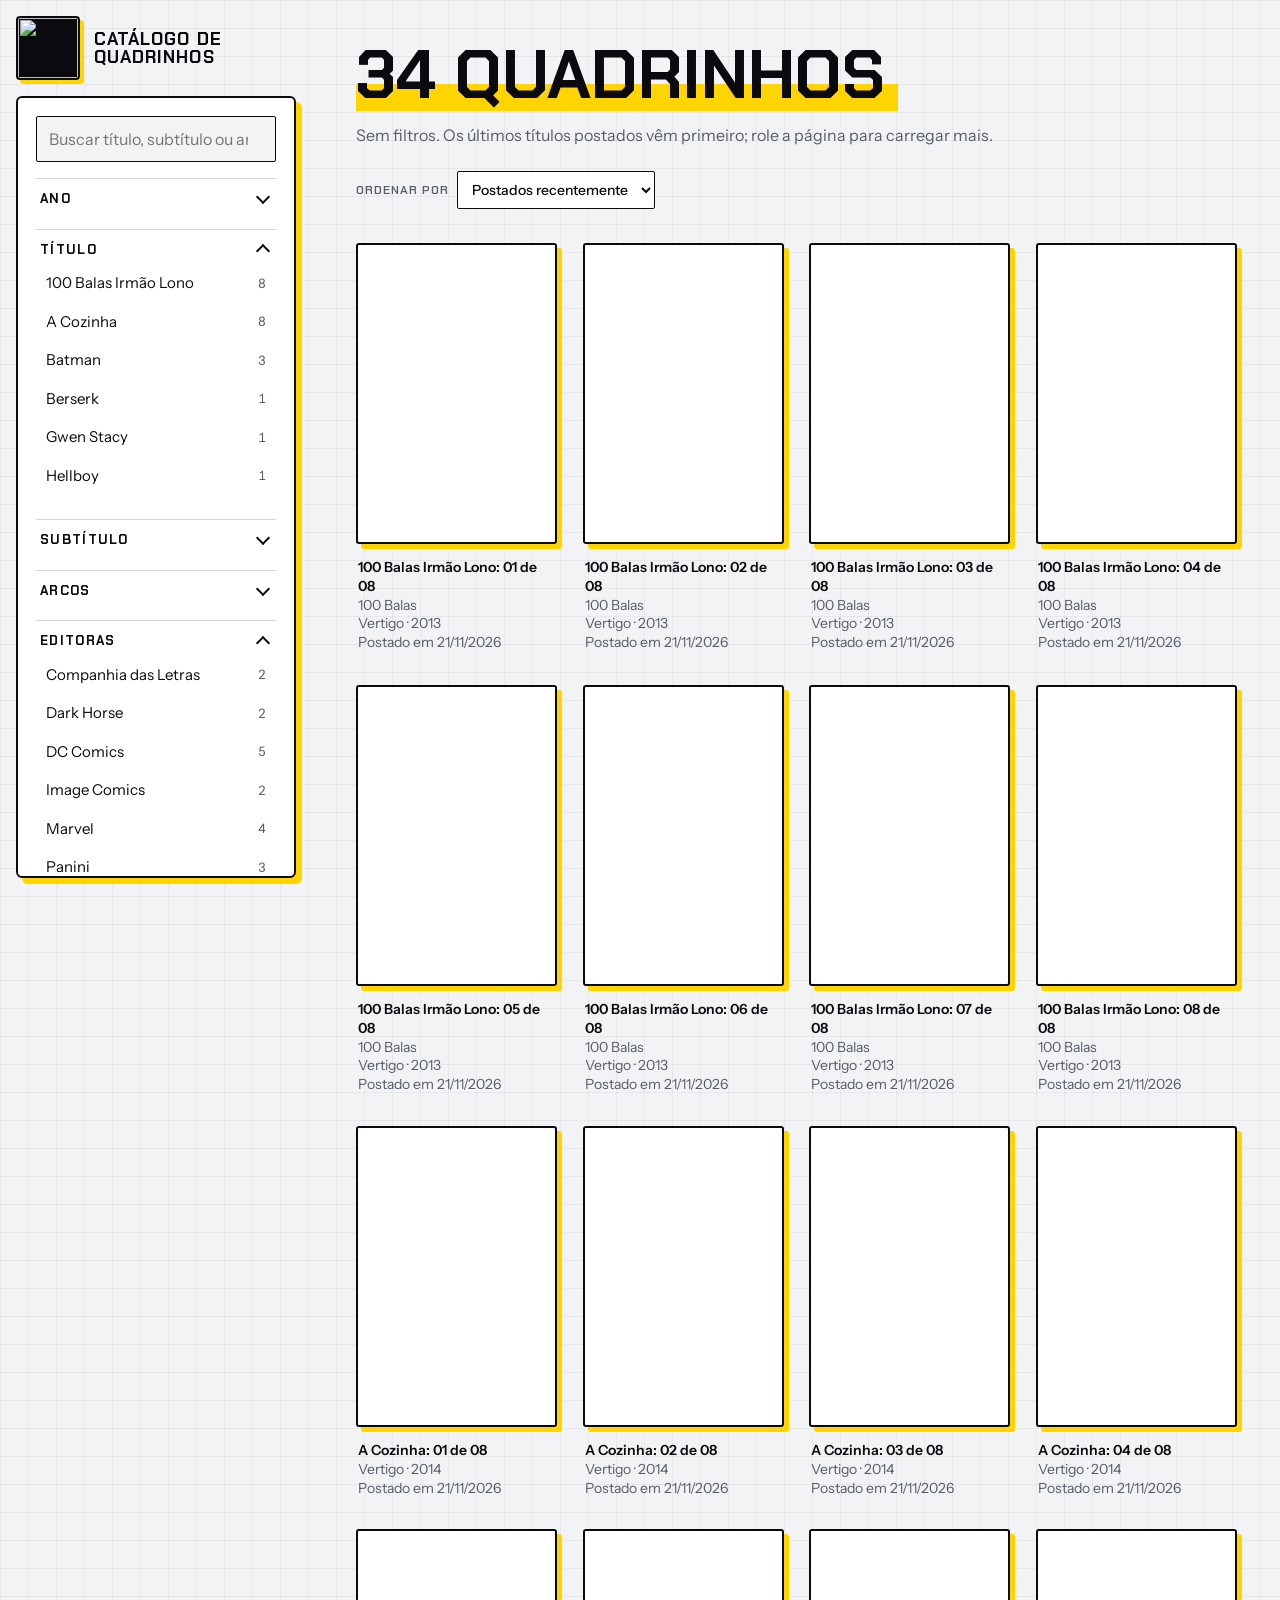
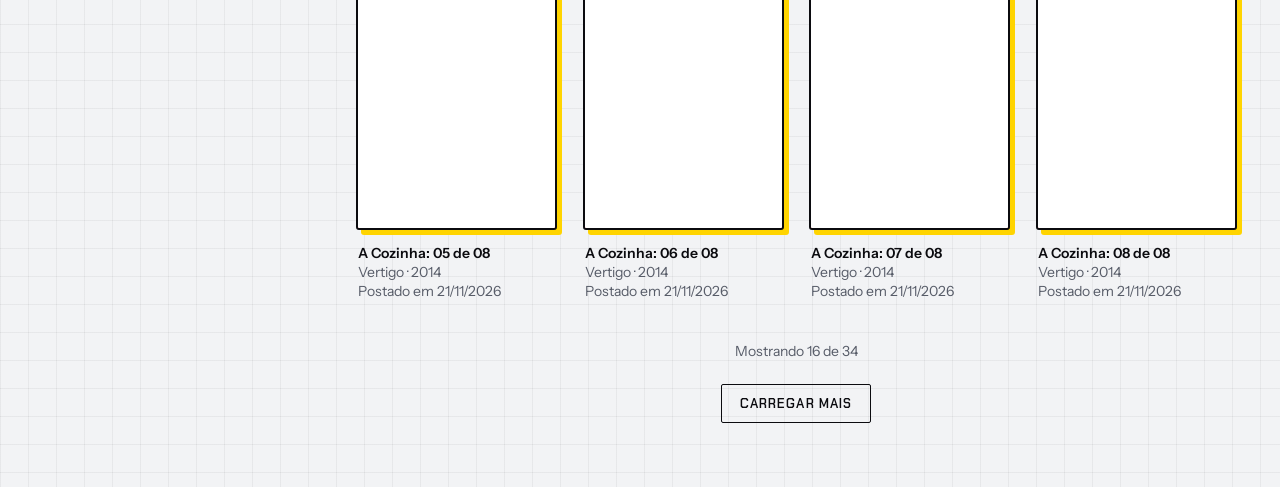
==== commit becf59dd: "Add files via upload" ====
--- a/index.html
+++ b/index.html
@@ -3,104 +3,457 @@
 <head>
 <meta charset="utf-8">
 <meta name="viewport" content="width=device-width, initial-scale=1, viewport-fit=cover">
-<title>Acervo de Revistas de Modelismo</title>
+<title>Catálogo de quadrinhos</title>
 <link rel="preconnect" href="https://fonts.googleapis.com">
 <link rel="preconnect" href="https://fonts.gstatic.com" crossorigin>
-<link href="https://fonts.googleapis.com/css2?family=Barlow+Condensed:wght@600;700&family=Barlow:wght@400;600&display=swap" rel="stylesheet">
-<link rel="stylesheet" href="estilo.css">
+<link href="https://fonts.googleapis.com/css2?family=Chakra+Petch:wght@500;600;700&family=Instrument+Sans:wght@400;500;600&display=swap" rel="stylesheet">
+<script async src="https://pagead2.googlesyndication.com/pagead/js/adsbygoogle.js?client=ca-pub-8655690012436378"
+     crossorigin="anonymous"></script>
+<style>
+:root{
+  --bg:#F2F3F5; --panel:#FFFFFF; --ink:#0B0B0F; --muted:#575C68; --line:#D3D6DC; --accent:#FFD400;
+  --display:"Chakra Petch","Arial Narrow",system-ui,sans-serif; --body:"Instrument Sans",system-ui,sans-serif;
+  color-scheme:light;
+  box-sizing:border-box; padding-top:env(safe-area-inset-top,0px); padding-bottom:env(safe-area-inset-bottom,0px);
+}
+html{scroll-padding-top:env(safe-area-inset-top,0px)}
+*{box-sizing:border-box}
+body{margin:0;background-color:var(--bg);background-image:linear-gradient(rgba(11,11,15,.05) 1px,transparent 1px),linear-gradient(90deg,rgba(11,11,15,.05) 1px,transparent 1px);background-size:28px 28px;color:var(--ink);font:400 1rem/1.5 var(--body)}
+button,input,select,summary{font:inherit;color:inherit}
+:focus-visible{outline:3px solid var(--ink);outline-offset:2px}
+
+/* Logo + nome, canto superior esquerdo */
+.brandbar{position:fixed;z-index:21;left:16px;top:calc(16px + env(safe-area-inset-top,0px));width:280px;height:64px;display:flex;align-items:center;gap:14px}
+.logo{flex:none;width:64px;height:64px;border:2px solid var(--ink);border-radius:4px;background:var(--ink);display:grid;place-items:center;overflow:hidden;padding:0;box-shadow:4px 4px 0 var(--accent)}
+.logo img{width:100%;height:100%;object-fit:contain;display:block}
+.brand{font:700 1.1rem/1.05 var(--display);letter-spacing:.06em;text-transform:uppercase;margin:0}
+
+/* Menu lateral suspenso */
+.menu{position:fixed;z-index:20;left:16px;top:calc(96px + env(safe-area-inset-top,0px));bottom:calc(22px + env(safe-area-inset-bottom,0px));width:280px;
+  background:var(--panel);border:2px solid var(--ink);border-radius:6px;box-shadow:6px 6px 0 var(--accent);
+  display:flex;flex-direction:column;overflow:hidden}
+.menu .scroll{overflow-y:auto;padding:18px;flex:1}
+.search{width:100%;padding:10px 12px;border:1.5px solid var(--ink);border-radius:2px;background:var(--bg)}
+.grp{border-top:1px solid var(--line);margin-top:14px}
+.grp:first-of-type{margin-top:16px}
+.grp summary{list-style:none;display:flex;justify-content:space-between;align-items:center;gap:8px;padding:12px 4px 8px;cursor:pointer;font:700 .8125rem/1.2 var(--display);letter-spacing:.1em;text-transform:uppercase}
+.grp summary::-webkit-details-marker{display:none}
+.grp summary::after{content:"";width:8px;height:8px;border-right:2px solid var(--ink);border-bottom:2px solid var(--ink);transform:rotate(45deg);margin:-4px 4px 0 auto;transition:transform .15s}
+.grp[open] summary::after{transform:rotate(-135deg);margin-top:4px}
+.badge{font:700 .75rem/1.4 var(--display);min-width:20px;padding:0 6px;border:1.5px solid var(--ink);border-radius:2px;background:var(--accent);color:var(--ink);text-align:center}
+.badge:empty{display:none}
+.list{list-style:none;margin:0;padding:0 0 6px;display:grid;gap:2px;max-height:240px;overflow-y:auto}
+.opt{width:100%;display:flex;justify-content:space-between;align-items:center;gap:8px;padding:7px 10px;border:0;border-radius:2px;background:none;text-align:left;cursor:pointer;font-size:.9375rem}
+.opt:hover{background:var(--bg)}
+.opt[aria-pressed="true"]{background:var(--accent);color:var(--ink);font-weight:600;box-shadow:inset 4px 0 0 var(--ink)}
+.opt .n{font-size:.8125rem;color:var(--muted);font-variant-numeric:tabular-nums}
+.opt[aria-pressed="true"] .n{color:var(--ink)}
+.zero:not([aria-pressed="true"]){opacity:.4}
+.chips{display:flex;flex-wrap:wrap;gap:6px;padding:0 0 8px}
+.chip{padding:5px 10px;border:1.5px solid var(--line);border-radius:2px;background:none;cursor:pointer;font-size:.875rem;font-variant-numeric:tabular-nums}
+.chip:hover{border-color:var(--ink)}
+.chip[aria-pressed="true"]{background:var(--accent);color:var(--ink);border-color:var(--ink);font-weight:600}
+.reset{margin-top:18px;width:100%;padding:10px;border:1.5px solid var(--ink);border-radius:2px;background:none;cursor:pointer;font:600 .8125rem var(--display);letter-spacing:.08em;text-transform:uppercase}
+.reset:hover{background:var(--accent)}
+
+/* Área principal */
+main{margin-left:312px;padding:40px 44px 64px;max-width:1280px}
+.top{display:flex;justify-content:space-between;align-items:flex-end;gap:24px;flex-wrap:wrap;margin-bottom:34px}
+.count{display:inline-block;font:700 clamp(2.25rem,5.5vw,4.25rem)/1.05 var(--display);letter-spacing:-.005em;text-transform:uppercase;margin:0;padding-right:.2em;background:linear-gradient(transparent 62%,var(--accent) 62%)}
+.desc{margin:12px 0 0;color:var(--muted);max-width:60ch}
+.sort{display:flex;align-items:center;gap:8px;font:600 .75rem var(--display);letter-spacing:.08em;text-transform:uppercase;color:var(--muted)}
+.sort select{padding:8px 10px;border:1.5px solid var(--ink);border-radius:2px;background:var(--panel);font:500 .875rem var(--body);letter-spacing:0;text-transform:none;color:var(--ink)}
+.grid{display:grid;grid-template-columns:repeat(auto-fill,minmax(180px,1fr));gap:32px 26px}
+.card{display:block;color:inherit;text-decoration:none;border-radius:6px;animation:in .22s ease-out both}
+@keyframes in{from{opacity:0;transform:scale(.97)}to{opacity:1;transform:none}}
+.card:hover .meta b{text-decoration:underline}
+.cover{position:relative;aspect-ratio:2/3;border:2px solid var(--ink);border-radius:3px;overflow:hidden;padding:14px;display:flex;flex-direction:column;justify-content:space-between;box-shadow:5px 5px 0 var(--accent);transition:transform .15s,box-shadow .15s}
+.card:hover .cover,.card:focus-visible .cover{transform:translate(-2px,-2px);box-shadow:8px 8px 0 var(--accent)}
+.cover::before{content:"";position:absolute;inset:0;pointer-events:none;background:currentColor;opacity:.16}
+.m0::before{background:radial-gradient(currentColor 24%,transparent 26%) 0 0/9px 9px;opacity:.25;-webkit-mask-image:linear-gradient(160deg,transparent 30%,#000);mask-image:linear-gradient(160deg,transparent 30%,#000)}
+.m1::before{background:repeating-linear-gradient(135deg,currentColor 0 8px,transparent 8px 22px);opacity:.14}
+.m2::before{clip-path:polygon(50% 8%,60% 32%,88% 22%,72% 46%,96% 60%,66% 64%,64% 92%,50% 70%,34% 92%,34% 64%,4% 60%,28% 46%,12% 22%,40% 32%)}
+.m3::before{clip-path:polygon(0 0,58% 0,38% 100%,0 100%)}
+.cover>*{position:relative}
+.cover>iframe{position:absolute;inset:0;width:100%;height:100%;border:0;pointer-events:none;z-index:1;background:#fff}
+.cover>img{position:absolute;inset:0;width:100%;height:100%;object-fit:cover;z-index:1}
+.ed{align-self:flex-start;font:700 .6875rem/1 var(--display);letter-spacing:.08em;text-transform:uppercase;padding:5px 7px;border:1.5px solid currentColor;border-radius:2px}
+.ct{font:700 1.45rem/1.02 var(--display);letter-spacing:-.01em;margin:0;display:-webkit-box;-webkit-line-clamp:4;-webkit-box-orient:vertical;overflow:hidden;overflow-wrap:anywhere}
+.cs{margin:6px 0 0;font:500 .9375rem/1.2 var(--body);opacity:.9}
+.meta{margin:14px 2px 0;font-size:.875rem;line-height:1.35}
+.meta b{display:block;font-weight:600}
+.meta span{color:var(--muted)}
+.fim{margin-top:40px;text-align:center;color:var(--muted);font-size:.875rem}
+.mais{margin-top:8px;padding:10px 18px;border:1.5px solid var(--ink);border-radius:2px;background:none;cursor:pointer;font:600 .8125rem var(--display);letter-spacing:.08em;text-transform:uppercase;color:var(--ink)}
+.mais:hover{background:var(--accent)}
+.empty{grid-column:1/-1;padding:48px 0;color:var(--muted)}
+.empty button{margin-top:12px;padding:10px 16px;border:2px solid var(--ink);border-radius:2px;background:var(--accent);color:var(--ink);cursor:pointer;font:600 .8125rem var(--display);letter-spacing:.08em;text-transform:uppercase}
+
+/* Leitor */
+.leitor{position:fixed;inset:0;z-index:40;background:var(--bg);display:flex;flex-direction:column;padding-top:env(safe-area-inset-top,0px)}
+.leitor[hidden]{display:none}
+.lbar{display:flex;align-items:center;gap:12px;padding:10px 16px;background:var(--ink);color:#fff;border-bottom:4px solid var(--accent);flex-wrap:wrap}
+.lbar button,.lbar a{padding:8px 12px;border:1.5px solid var(--accent);border-radius:2px;background:none;color:var(--accent);cursor:pointer;font:600 .8125rem var(--display);letter-spacing:.08em;text-transform:uppercase;text-decoration:none}
+.lbar button:hover,.lbar a:hover{background:var(--accent);color:var(--ink)}
+.lbar :focus-visible{outline-color:var(--accent)}
+.ltit{flex:1;min-width:160px;display:flex;flex-direction:column;line-height:1.25}
+.ltit b{font:700 1.1rem/1.1 var(--display);color:#fff}
+.ltit span{color:#B8BCC6;font-size:.8125rem}
+.ltools{display:flex;align-items:center;gap:8px;flex-wrap:wrap}
+.lmsg{text-align:center;color:var(--muted);padding:48px 16px;margin:0}
+.lmsg:empty{display:none}
+.lframe{flex:1;width:100%;border:0;background:var(--panel);display:block}
+.lframe[hidden]{display:none}
+
+/* Anúncios */
+.ad{display:block;margin:18px 0}
+.ad-rot{display:block;font:600 .625rem/1 var(--display);letter-spacing:.12em;text-transform:uppercase;color:var(--muted);margin-bottom:5px}
+.grid>.ad{grid-column:1/-1;margin:2px 0}
+.ad-leitor{margin:0;padding:6px 16px 8px;background:var(--panel);border-bottom:1px solid var(--line)}
+.lcorpo{flex:1;display:flex;min-height:0}
+.lmain{flex:1;min-width:0;display:flex;flex-direction:column}
+.lateral{display:none;width:328px;flex:none;padding:12px 14px;border-left:1px solid var(--line);background:var(--panel);overflow:auto}
+.lateral .ad{margin:0}
+@media (min-width:1180px){.lateral{display:block}}
+.lateral:empty{display:none!important}
+.ad:has(ins[data-ad-status="unfilled"]){display:none}
+
+/* Mobile */
+.fab,.scrim{display:none}
+@media (max-width:860px){
+  .brandbar{position:absolute;left:18px;top:calc(16px + env(safe-area-inset-top,0px))}
+  main{margin-left:0;padding:108px 20px 110px}
+  .menu{left:12px;right:18px;width:auto;top:auto;max-height:78vh;bottom:calc(18px + env(safe-area-inset-bottom,0px));transform:translateY(calc(100% + 40px));transition:transform .25s ease;visibility:hidden}
+  .menu.open{transform:none;visibility:visible}
+  .fab{display:inline-flex;position:fixed;z-index:15;left:50%;transform:translateX(-50%);bottom:calc(22px + env(safe-area-inset-bottom,0px));padding:12px 22px;border:2px solid var(--ink);border-radius:4px;background:var(--accent);color:var(--ink);font:700 .875rem var(--display);letter-spacing:.08em;text-transform:uppercase;cursor:pointer;box-shadow:4px 4px 0 var(--ink)}
+  .scrim{position:fixed;inset:0;z-index:19;background:rgba(10,10,15,.5);border:0}
+  .scrim.show{display:block}
+  .grid{grid-template-columns:repeat(auto-fill,minmax(150px,1fr));gap:26px 20px}
+}
+@media (prefers-reduced-motion:reduce){.card{animation:none}.menu{transition:none}.cover{transition:none}}
+</style>
 </head>
 <body>
-<header class="topo">
-  <!-- Troque por seu logo quadrado: coloque logo.png na mesma pasta -->
-  <div class="logo"><img src="logo.png" alt="Logo" onerror="this.replaceWith(Object.assign(document.createElement('span'),{innerHTML:'<svg viewBox=&quot;0 0 24 24&quot;><path d=&quot;M2 14l9-9 3 3-9 9zM14 8l8 3-3 3zM3 21h18&quot;/></svg>'}))"></div>
-  <h1>Acervo de Modelismo</h1>
-  <button class="btn-menu" id="abrirMenu" aria-expanded="false" aria-controls="menu">Filtros</button>
-  <div class="busca"><input id="busca" type="search" placeholder="Buscar por título ou edição" aria-label="Buscar"></div>
-</header>
+
+<div class="brandbar">
+  <div class="logo has" id="logo" role="img" aria-label="Logo">
+    <img src="https://raw.githubusercontent.com/hqonlinenew-ai/HQOnline/refs/heads/main/Logo%20Futurista%20Amarelo%20ONLINE.png" alt="">
+  </div>
+  <p class="brand">Catálogo de quadrinhos</p>
+</div>
 
 <aside class="menu" id="menu" aria-label="Filtros do catálogo">
-  <details open><summary>Categorias</summary><div class="opcoes" id="f-categoria"></div></details>
-  <details open><summary>Ano de publicação</summary><div class="opcoes" id="f-ano"></div></details>
-  <details><summary>Título</summary><div class="opcoes" id="f-titulo"></div></details>
-  <button class="limpar" id="limpar">Limpar filtros</button>
+  <div class="scroll">
+    <input class="search" id="q" type="search" placeholder="Buscar título, subtítulo ou arco" aria-label="Buscar" autocomplete="off">
+    <div id="grupos"></div>
+    <button class="reset" id="reset" type="button">Limpar filtros</button>
+  </div>
 </aside>
-<div class="fundo" id="fundo"></div>
+
+<section class="leitor" id="leitor" hidden aria-label="Leitor de PDF">
+  <header class="lbar">
+    <button type="button" id="lback">Voltar ao catálogo</button>
+    <div class="ltit"><b id="ltit"></b><span id="lsub"></span></div>
+    <div class="ltools">
+      <a id="lopen" target="_blank" rel="noopener" hidden>Abrir PDF</a>
+    </div>
+  </header>
+  <div data-ad="leitor"></div>
+  <div class="lcorpo">
+    <div class="lmain">
+      <p class="lmsg" id="lmsg"></p>
+      <iframe class="lframe" id="lframe" title="Leitura do PDF" hidden allow="fullscreen"></iframe>
+    </div>
+    <aside class="lateral" data-ad="lateral" aria-label="Publicidade"></aside>
+  </div>
+</section>
+
+<button class="scrim" id="scrim" type="button" aria-label="Fechar filtros"></button>
+<button class="fab" id="fab" type="button" aria-controls="menu" aria-expanded="false">Filtros</button>
 
 <main>
-  <p class="resumo" id="resumo" aria-live="polite"></p>
-  <div class="grade" id="grade"></div>
-  <p class="vazio" id="vazio" hidden>Nenhuma revista encontrada. Limpe os filtros ou mude a busca.</p>
-  <p class="erro" id="erro" hidden></p>
-  <div id="sentinela"></div>
+  <div class="top">
+    <div>
+      <h1 class="count" id="count" aria-live="polite"></h1>
+      <p class="desc" id="desc"></p>
+    </div>
+    <label class="sort">Ordenar por
+      <select id="sort">
+        <option value="post">Postados recentemente</option>
+        <option value="novo">Ano (mais novos)</option>
+        <option value="antigo">Ano (mais antigos)</option>
+        <option value="az">Título (A–Z)</option>
+      </select>
+    </label>
+  </div>
+  <div data-ad="topo"></div>
+  <section class="grid" id="grid" aria-label="Quadrinhos"></section>
+  <div class="fim" id="fim"><p id="fimtxt" aria-live="polite"></p><button type="button" class="mais" id="mais">Carregar mais</button></div>
+  <div data-ad="rodape"></div>
 </main>
 
-<script src="app.js"></script>
 <script>
-const LOTE=12;
-let todas=[],visiveis=[],mostradas=0;
-const filtros={categoria:"",ano:"",titulo:"",q:""};
-const $=s=>document.querySelector(s);
-
-function contar(lista,campo){
-  const m=new Map();
-  lista.forEach(r=>{if(r[campo])m.set(r[campo],(m.get(r[campo])||0)+1)});
-  return [...m.entries()];
-}
-function montarFiltro(id,campo,ordem){
-  const caixa=$("#"+id);
-  const itens=contar(todas,campo).sort(ordem);
-  caixa.innerHTML=[["",todas.length,"Todas"],...itens.map(([v,n])=>[v,n,v])].map(([v,n,rot])=>
-    `<button class="opcao" data-campo="${campo}" data-valor="${esc(v)}" aria-pressed="${filtros[campo]===v}">${esc(rot)}<span>${n}</span></button>`).join("");
-}
-function montarMenu(){
-  montarFiltro("f-categoria","categoria",(a,b)=>a[0].localeCompare(b[0],"pt-BR"));
-  montarFiltro("f-ano","ano",(a,b)=>b[0].localeCompare(a[0]));
-  montarFiltro("f-titulo","titulo",(a,b)=>a[0].localeCompare(b[0],"pt-BR"));
-}
-function aplicar(){
-  const q=filtros.q.toLowerCase();
-  visiveis=todas.filter(r=>
-    (!filtros.categoria||r.categoria===filtros.categoria)&&
-    (!filtros.ano||r.ano===filtros.ano)&&
-    (!filtros.titulo||r.titulo===filtros.titulo)&&
-    (!q||(r.titulo+" "+r.edicao).toLowerCase().includes(q)))
-    .sort((a,b)=>(b.data_postagem||"").localeCompare(a.data_postagem||""));
-  mostradas=0;
-  $("#grade").innerHTML="";
-  $("#vazio").hidden=visiveis.length>0;
-  $("#resumo").textContent=visiveis.length+(visiveis.length===1?" revista":" revistas")+" · mais recentes primeiro";
-  montarMenu();
-  maisCards();
-}
-function card(r){
-  const capa=urlValida(r.capa_url)
-    ?`<iframe src="${esc(r.capa_url)}" title="Capa de ${esc(r.titulo)} ${esc(r.edicao)}" loading="lazy" tabindex="-1" sandbox=""></iframe>`
-    :`<div class="sem-capa">${esc(r.titulo)}<br>${esc(r.edicao)}</div>`;
-  return `<a class="card" href="leitor.html?id=${encodeURIComponent(r.id)}" target="_blank" rel="noopener">
-    <div class="capa">${capa}</div>
-    <div class="carimbo"><h2>${esc(r.titulo)}</h2><p>${esc(r.categoria)} · ${esc(r.edicao)}</p><p>${esc(r.ano)}</p></div></a>`;
-}
-function maisCards(){
-  if(mostradas>=visiveis.length)return;
-  const lote=visiveis.slice(mostradas,mostradas+LOTE);
-  $("#grade").insertAdjacentHTML("beforeend",lote.map(card).join(""));
-  mostradas+=lote.length;
-}
-const obs=new IntersectionObserver(es=>{if(es[0].isIntersecting)maisCards()},{rootMargin:"400px"});
-obs.observe($("#sentinela"));
-
-document.addEventListener("click",e=>{
-  const o=e.target.closest(".opcao");
-  if(o){filtros[o.dataset.campo]=o.dataset.valor;aplicar();document.body.classList.remove("menu-aberto");return}
+var CSV_URL = "catalogo.csv";
+
+// Google AdSense. O código geral fica no <head>. Para exibir anúncios nos espaços da página,
+// cole em slots o número de cada bloco criado no painel do AdSense; espaço sem número não aparece.
+var ADS = {client:"ca-pub-8655690012436378", slots:{topo:"",grade:"",rodape:"",leitor:"",lateral:""}};
+function anuncio(nome){
+  if(!ADS.slots[nome]) return "";
+  return '<div class="ad ad-'+nome+'"><span class="ad-rot">Publicidade</span><ins class="adsbygoogle" style="display:block" data-ad-client="'+ADS.client+'" data-ad-slot="'+ADS.slots[nome]+'" data-ad-format="auto" data-full-width-responsive="true"></ins></div>';
+}
+function ativaAds(){
+  document.querySelectorAll("ins.adsbygoogle:not([data-done])").forEach(function(el){
+    if(!el.offsetWidth) return;
+    el.setAttribute("data-done","1");
+    try{(window.adsbygoogle=window.adsbygoogle||[]).push({});}catch(e){}
+  });
+}
+function montaAds(){
+  document.querySelectorAll("[data-ad]").forEach(function(e){e.innerHTML=anuncio(e.dataset.ad);});
+}
+
+var ITENS = [];
+var GRUPOS = [
+ {k:"a",nome:"Ano",chips:true,aberto:false},
+ {k:"t",nome:"Título",aberto:true},
+ {k:"s",nome:"Subtítulo",aberto:false},
+ {k:"r",nome:"Arcos",aberto:false},
+ {k:"e",nome:"Editoras",aberto:true}
+];
+var $ = function(id){return document.getElementById(id)};
+function norm(s){return s.normalize("NFD").replace(/[\u0300-\u036f]/g,"").toLowerCase();}
+function esc(s){return String(s).replace(/&/g,"&amp;").replace(/</g,"&lt;").replace(/"/g,"&quot;");}
+
+var st = {q:"",sort:"post",sel:{a:[],t:[],s:[],r:[],e:[]}};
+
+function passa(f, ignora){
+  for(var i=0;i<GRUPOS.length;i++){
+    var k=GRUPOS[i].k;
+    if(k!==ignora && st.sel[k].length && st.sel[k].indexOf(String(f[k]))<0) return false;
+  }
+  if(st.q && norm(f.t+" "+f.s+" "+f.r).indexOf(norm(st.q))<0) return false;
+  return true;
+}
+
+function montaGrupos(){
+  var html = GRUPOS.map(function(g){
+    var vals = ITENS.map(function(f){return String(f[g.k])}).filter(function(v,i,a){return v&&v!=="0"&&a.indexOf(v)===i});
+    vals.sort(g.k==="a" ? function(a,b){return b-a} : function(a,b){return a.localeCompare(b,"pt-BR")});
+    var corpo = g.chips
+      ? '<div class="chips">'+vals.map(function(v){return '<button type="button" class="chip" data-k="'+g.k+'" data-v="'+esc(v)+'" aria-pressed="false">'+v+'</button>'}).join("")+'</div>'
+      : '<ul class="list">'+vals.map(function(v){return '<li><button type="button" class="opt" data-k="'+g.k+'" data-v="'+esc(v)+'" aria-pressed="false"><span>'+esc(v)+'</span><span class="n"></span></button></li>'}).join("")+'</ul>';
+    return '<details class="grp"'+(g.aberto?" open":"")+'><summary><span>'+g.nome+'</span><span class="badge" data-b="'+g.k+'"></span></summary>'+corpo+'</details>';
+  }).join("");
+  $("grupos").innerHTML = html;
+}
+
+function atualizaMenu(){
+  document.querySelectorAll("[data-k][data-v]").forEach(function(b){
+    var k=b.dataset.k, v=b.dataset.v;
+    var n = ITENS.filter(function(f){return passa(f,k) && String(f[k])===v}).length;
+    b.setAttribute("aria-pressed", String(st.sel[k].indexOf(v)>=0));
+    b.classList.toggle("zero", n===0);
+    var c = b.querySelector(".n"); if(c) c.textContent = n;
+    if(!c) b.title = n+(n===1?" item":" itens");
+  });
+  GRUPOS.forEach(function(g){
+    var n = st.sel[g.k].length;
+    document.querySelector('[data-b="'+g.k+'"]').textContent = n || "";
+  });
+}
+
+function ativos(){
+  return GRUPOS.reduce(function(s,g){return s+st.sel[g.k].length},0)+(st.q?1:0);
+}
+function descricao(){
+  var p=[];
+  GRUPOS.forEach(function(g){ if(st.sel[g.k].length) p.push(g.nome+": "+st.sel[g.k].join(", ")); });
+  if(st.q) p.push("busca “"+st.q+"”");
+  return p.length ? "Filtros ativos. "+p.join("; ")+"." : "Sem filtros."+(st.sort==="post"?" Os últimos títulos postados vêm primeiro; role a página para carregar mais.":"");
+}
+
+var LOTE = 8, atual = [], vis = 0, obs = null;
+function fmt(p){return p?p.slice(8,10)+"/"+p.slice(5,7)+"/"+p.slice(0,4):"";}
+function cartao(f,i){
+  var img = !f.capa ? "" : ehImagem(f.capa)
+    ? '<img src="'+esc(f.capa)+'" alt="" loading="lazy" onerror="this.remove()">'
+    : '<iframe src="'+esc(capaEmbed(f.capa))+'" title="" tabindex="-1" aria-hidden="true" loading="lazy" scrolling="no"></iframe>';
+  var nome = f.s ? f.t+": "+f.s : f.t;
+  var linhas = [];
+  if(f.r) linhas.push(esc(f.r));
+  var ee = [f.e, f.a||""].filter(Boolean).join(" · "); if(ee) linhas.push(esc(ee));
+  if(f.p) linhas.push("Postado em "+fmt(f.p));
+  return '<a class="card" href="#ler-'+f.id+'" target="_blank" rel="noopener" aria-label="Ler '+esc(nome)+'" style="animation-delay:'+Math.min(i,12)*14+'ms">'+
+    '<div class="cover m'+f.m+'" style="background:'+f.c+';color:'+f.f+'">'+img+
+      (f.e?'<span class="ed">'+esc(f.e)+'</span>':'<span></span>')+
+      '<div><h2 class="ct">'+esc(f.t)+'</h2>'+(f.s?'<p class="cs">'+esc(f.s)+'</p>':'')+'</div>'+
+    '</div>'+
+    '<p class="meta"><b>'+esc(nome)+'</b><span>'+linhas.join("<br>")+'</span></p>'+
+  '</a>';
+}
+function lista(a,b){
+  var h="";
+  for(var i=a;i<b;i++){
+    h+=cartao(atual[i],i-a);
+    if((i+1)%8===0 && i+1<atual.length) h+=anuncio("grade");
+  }
+  return h;
+}
+function statusFim(){
+  var n = atual.length;
+  $("fimtxt").textContent = n ? "Mostrando "+vis+" de "+n : "";
+  $("mais").hidden = vis>=n;
+}
+function renderiza(){
+  atual = ITENS.filter(function(f){return passa(f)});
+  atual.sort(function(a,b){
+    if(st.sort==="post") return b.p.localeCompare(a.p) || a.t.localeCompare(b.t,"pt-BR");
+    if(st.sort==="novo") return b.a-a.a || a.t.localeCompare(b.t,"pt-BR");
+    if(st.sort==="antigo") return a.a-b.a || a.t.localeCompare(b.t,"pt-BR");
+    return a.t.localeCompare(b.t,"pt-BR") || a.s.localeCompare(b.s,"pt-BR");
+  });
+  var n = atual.length;
+  $("count").textContent = n+(n===1?" quadrinho":" quadrinhos");
+  $("desc").textContent = descricao();
+  $("fab").textContent = "Filtros"+(ativos()?" ("+ativos()+")":"");
+  vis = Math.min(LOTE,n);
+  var g = $("grid");
+  if(!n){
+    g.innerHTML = '<div class="empty">Nenhum quadrinho combina com esses filtros.<br><button type="button" id="limpa2">Limpar filtros</button></div>';
+    $("limpa2").onclick = limpa;
+  } else {
+    g.innerHTML = lista(0,vis);
+  }
+  statusFim();
+  atualizaMenu();
+  ativaAds();
+  if(obs){obs.unobserve($("fim"));obs.observe($("fim"));}
+}
+function carrega(){
+  if(vis>=atual.length) return;
+  var ini = vis; vis = Math.min(vis+LOTE,atual.length);
+  $("grid").insertAdjacentHTML("beforeend", lista(ini,vis));
+  statusFim(); ativaAds();
+  if(obs){obs.unobserve($("fim"));obs.observe($("fim"));}
+}
+
+function limpa(){
+  GRUPOS.forEach(function(g){st.sel[g.k]=[]});
+  st.q=""; $("q").value="";
+  renderiza();
+}
+
+$("menu").addEventListener("click", function(e){
+  var b = e.target.closest("[data-k][data-v]"); if(!b) return;
+  var arr = st.sel[b.dataset.k], i = arr.indexOf(b.dataset.v);
+  if(i>=0) arr.splice(i,1); else arr.push(b.dataset.v);
+  renderiza();
 });
-$("#limpar").onclick=()=>{Object.assign(filtros,{categoria:"",ano:"",titulo:"",q:""});$("#busca").value="";aplicar()};
-$("#busca").addEventListener("input",e=>{filtros.q=e.target.value.trim();aplicar()});
-const alternar=()=>{const a=document.body.classList.toggle("menu-aberto");$("#abrirMenu").setAttribute("aria-expanded",a)};
-$("#abrirMenu").onclick=alternar;$("#fundo").onclick=alternar;
-
-carregarCatalogo().then(d=>{todas=d;aplicar()}).catch(err=>{
-  const e=$("#erro");e.hidden=false;
-  e.textContent=err.message+". Se abriu o arquivo direto do computador, publique no GitHub Pages ou rode um servidor local, pois o navegador bloqueia a leitura do CSV em file://.";
+$("q").addEventListener("input", function(e){st.q=e.target.value.trim();renderiza();});
+$("sort").addEventListener("change", function(e){st.sort=e.target.value;renderiza();});
+$("reset").addEventListener("click", limpa);
+
+
+
+// Leitor de PDF (iframe)
+function slug(f){return norm(f.t+" "+f.s+" "+f.a).replace(/[^a-z0-9]+/g,"-").replace(/^-|-$/g,"");}
+function atribuiIds(){var vistos={};ITENS.forEach(function(f){var b=slug(f)||"item",n=vistos[b]=(vistos[b]||0)+1;f.id=n>1?b+"-"+n:b;});}
+var cur=null, savedY=0;
+function msg(t){$("lmsg").textContent=t||"";}
+function embed(u){
+  var m=u.match(/drive\.google\.com\/file\/d\/([^\/?#]+)/)||u.match(/drive\.google\.com\/open\?id=([^&#]+)/);
+  return m?"https://drive.google.com/file/d/"+m[1]+"/preview":u;
+}
+function ehImagem(u){return /\.(png|jpe?g|webp|gif|avif|svg)($|[?#])/i.test(u);}
+function capaEmbed(u){u=embed(u);return (/\.pdf($|[?#])/i.test(u)&&u.indexOf("#")<0)?u+"#page=1&view=FitH&toolbar=0&navpanes=0&scrollbar=0":u;}
+function dentro(v){document.querySelectorAll("main,.menu,.brandbar,.fab").forEach(function(e){e.inert=v;});}
+function carregaPdf(f){
+  var fr=$("lframe"); $("lopen").hidden=true;
+  if(!f.pdf){ fr.hidden=true; fr.src="about:blank"; msg("Este título ainda não tem PDF."); return; }
+  var u=embed(f.pdf); msg("");
+  $("lopen").href=f.pdf; $("lopen").hidden=false;
+  fr.src=(/\.pdf($|[?#])/i.test(u)&&u.indexOf("#")<0)?u+"#view=FitH":u;
+  fr.hidden=false;
+}
+function abreLeitor(f){
+  if($("leitor").hidden) savedY=window.scrollY;
+  cur=f; $("leitor").hidden=false; document.body.style.overflow="hidden"; dentro(true);
+  $("ltit").textContent=(f.s?f.t+": "+f.s:f.t); $("lsub").textContent=[f.r,f.e,f.a||""].filter(Boolean).join(" · ");
+  $("lback").focus(); carregaPdf(f); ativaAds();
+}
+function fechaLeitor(){
+  if($("leitor").hidden) return;
+  $("leitor").hidden=true; document.body.style.overflow=""; dentro(false); cur=null;
+  $("lframe").src="about:blank"; $("lframe").hidden=true; msg("");
+  window.scrollTo(0,savedY);
+}
+$("lback").addEventListener("click",function(){location.hash="";});
+function rota(){
+  var h=location.hash.slice(1), f=null;
+  if(h.indexOf("ler-")===0) f=ITENS.filter(function(x){return "ler-"+x.id===h;})[0]||null;
+  if(f){ if(cur!==f) abreLeitor(f); } else fechaLeitor();
+}
+window.addEventListener("hashchange",rota);
+document.addEventListener("keydown",function(e){ if(e.key==="Escape" && !$("leitor").hidden) location.hash=""; });
+
+// Gaveta no celular
+function abre(v){
+  $("menu").classList.toggle("open", v);
+  $("scrim").classList.toggle("show", v);
+  $("fab").setAttribute("aria-expanded", String(v));
+  if(v) $("q").focus({preventScroll:true}); else $("fab").focus({preventScroll:true});
+}
+$("fab").addEventListener("click", function(){abre(!$("menu").classList.contains("open"));});
+$("scrim").addEventListener("click", function(){abre(false);});
+document.addEventListener("keydown", function(e){if(e.key==="Escape" && $("menu").classList.contains("open")) abre(false);});
+
+$("mais").addEventListener("click", carrega);
+if("IntersectionObserver" in window){
+  obs = new IntersectionObserver(function(es){ if(es[0].isIntersecting) carrega(); },{rootMargin:"200px 0px"});
+  obs.observe($("fim"));
+}
+// Leitura do catalogo.csv
+function hash(s){var h=0;for(var i=0;i<s.length;i++)h=(h*31+s.charCodeAt(i))>>>0;return h;}
+function csv(txt){
+  if(txt.charCodeAt(0)===0xFEFF) txt=txt.slice(1);
+  var l1=txt.split(/\r?\n/)[0], sep=(l1.indexOf(";")>=0&&l1.indexOf(",")<0)?";":",";
+  var rows=[],row=[],cell="",q=false;
+  for(var i=0;i<txt.length;i++){
+    var c=txt[i];
+    if(q){ if(c==='"'){ if(txt[i+1]==='"'){cell+='"';i++;} else q=false; } else cell+=c; }
+    else if(c==='"') q=true;
+    else if(c===sep){row.push(cell);cell="";}
+    else if(c==="\n"||c==="\r"){ if(c==="\r"&&txt[i+1]==="\n") i++; row.push(cell);cell="";rows.push(row);row=[]; }
+    else cell+=c;
+  }
+  if(cell!==""||row.length){row.push(cell);rows.push(row);}
+  return rows;
+}
+var COR=/^#[0-9a-fA-F]{3,8}$/;
+function carregaItens(txt){
+  var rows=csv(txt); if(!rows.length) return [];
+  var h=rows[0].map(function(x){return norm(x).trim().replace(/\s+/g,"_");}), out=[];
+  rows.slice(1).forEach(function(r){
+    var o={}; h.forEach(function(k,i){o[k]=(r[i]||"").trim();});
+    if(!o.titulo) return;
+    var m=parseInt(o.motivo,10); if(!(m>=0&&m<=3)) m=hash(o.titulo+(o.subtitulo||""))%4;
+    out.push({t:o.titulo,s:o.subtitulo||"",r:o.arco||"",e:o.editora||"",a:parseInt(o.ano,10)||0,
+      p:/^\d{4}-\d{2}-\d{2}/.test(o.data_postagem||"")?o.data_postagem.slice(0,10):"",
+      pdf:o.pdf||"",capa:o.capa||"",c:COR.test(o.cor_fundo||"")?o.cor_fundo:"#3B4A5C",f:COR.test(o.cor_texto||"")?o.cor_texto:"#F1F5F9",m:m});
+  });
+  return out;
+}
+function erro(t){$("count").textContent="Não foi possível carregar o catálogo";$("desc").textContent=t;$("grid").innerHTML="";}
+montaAds(); ativaAds();
+$("count").textContent="Carregando…";
+fetch(CSV_URL,{cache:"no-cache"}).then(function(r){ if(!r.ok) throw new Error("http "+r.status); return r.text(); })
+.then(function(txt){
+  ITENS=carregaItens(txt);
+  if(!ITENS.length){erro("A tabela catalogo.csv está vazia ou não tem a coluna “titulo”.");return;}
+  atribuiIds(); montaGrupos(); renderiza(); rota();
+}).catch(function(){
+  erro("Não consegui ler o catalogo.csv. Confira se ele está na mesma pasta do index.html e abra a página pelo endereço do GitHub Pages; abrir o arquivo direto no computador não funciona.");
 });
 </script>
 </body>
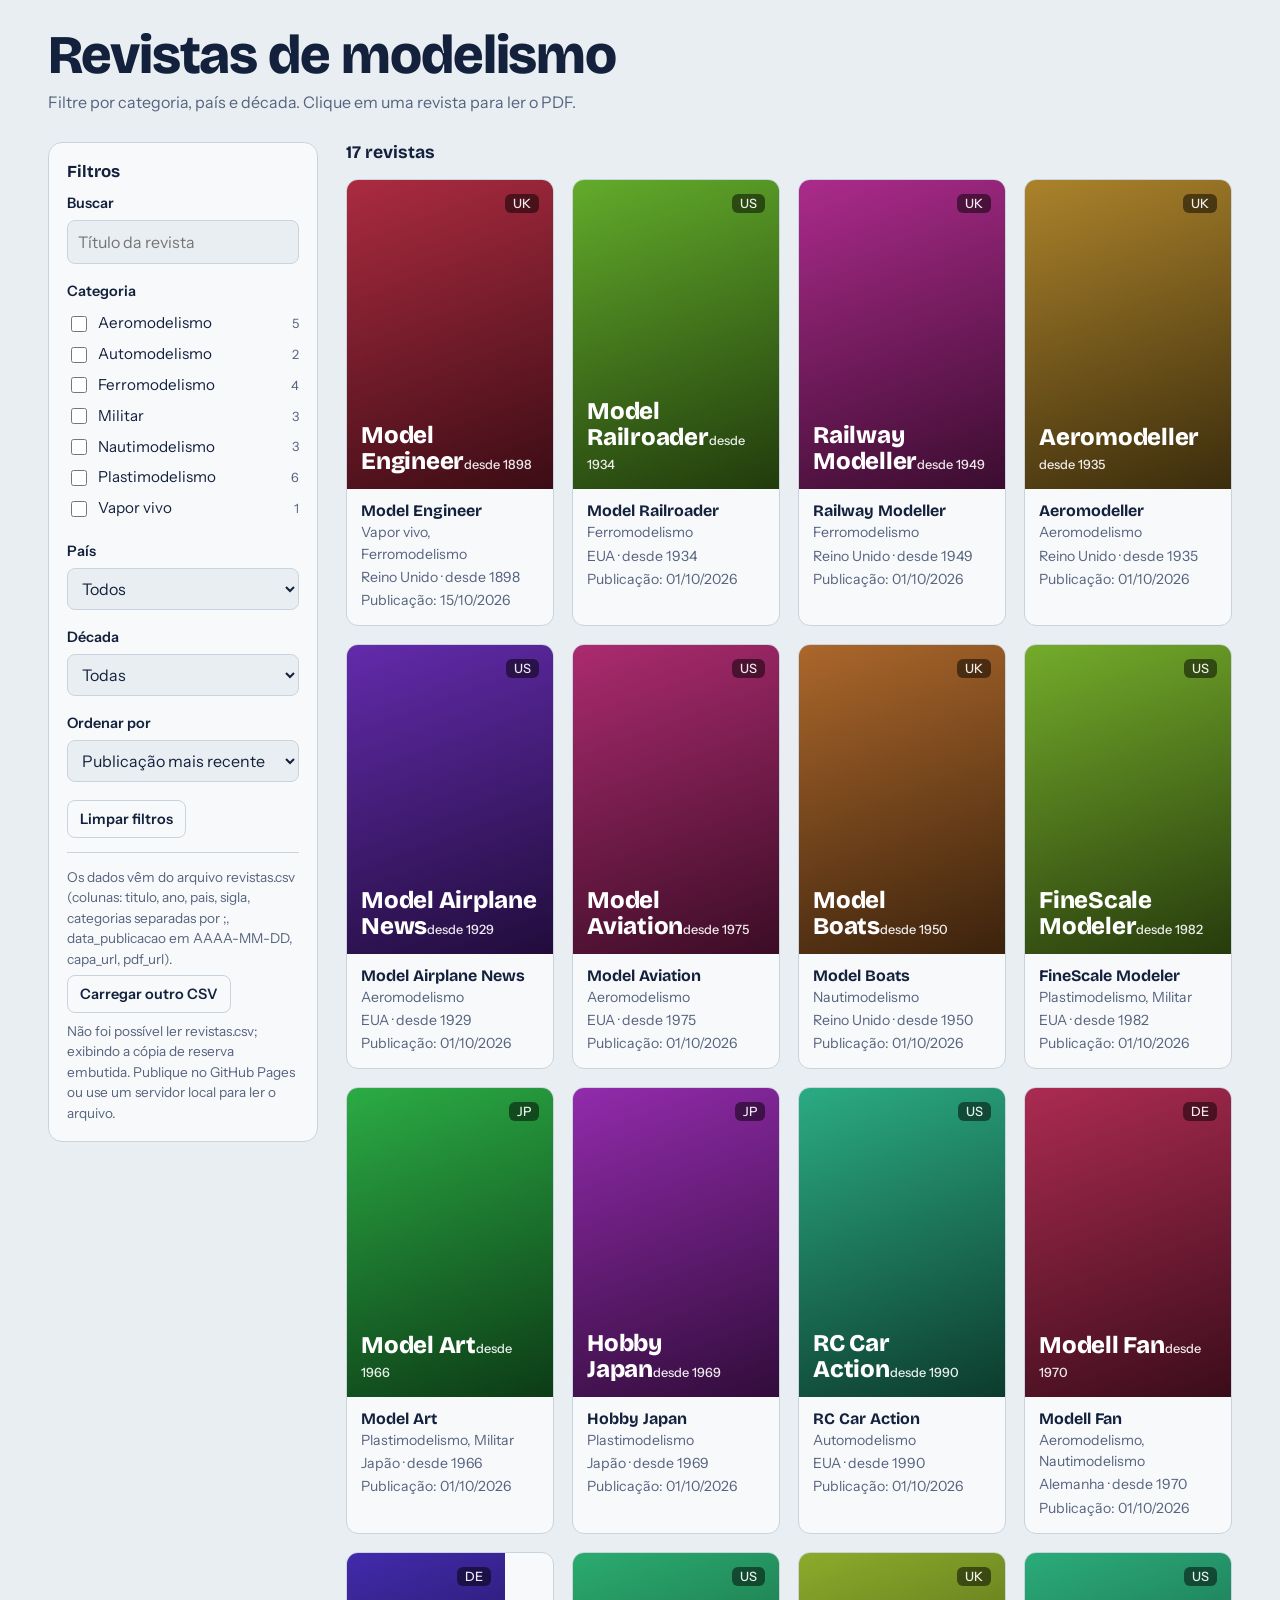
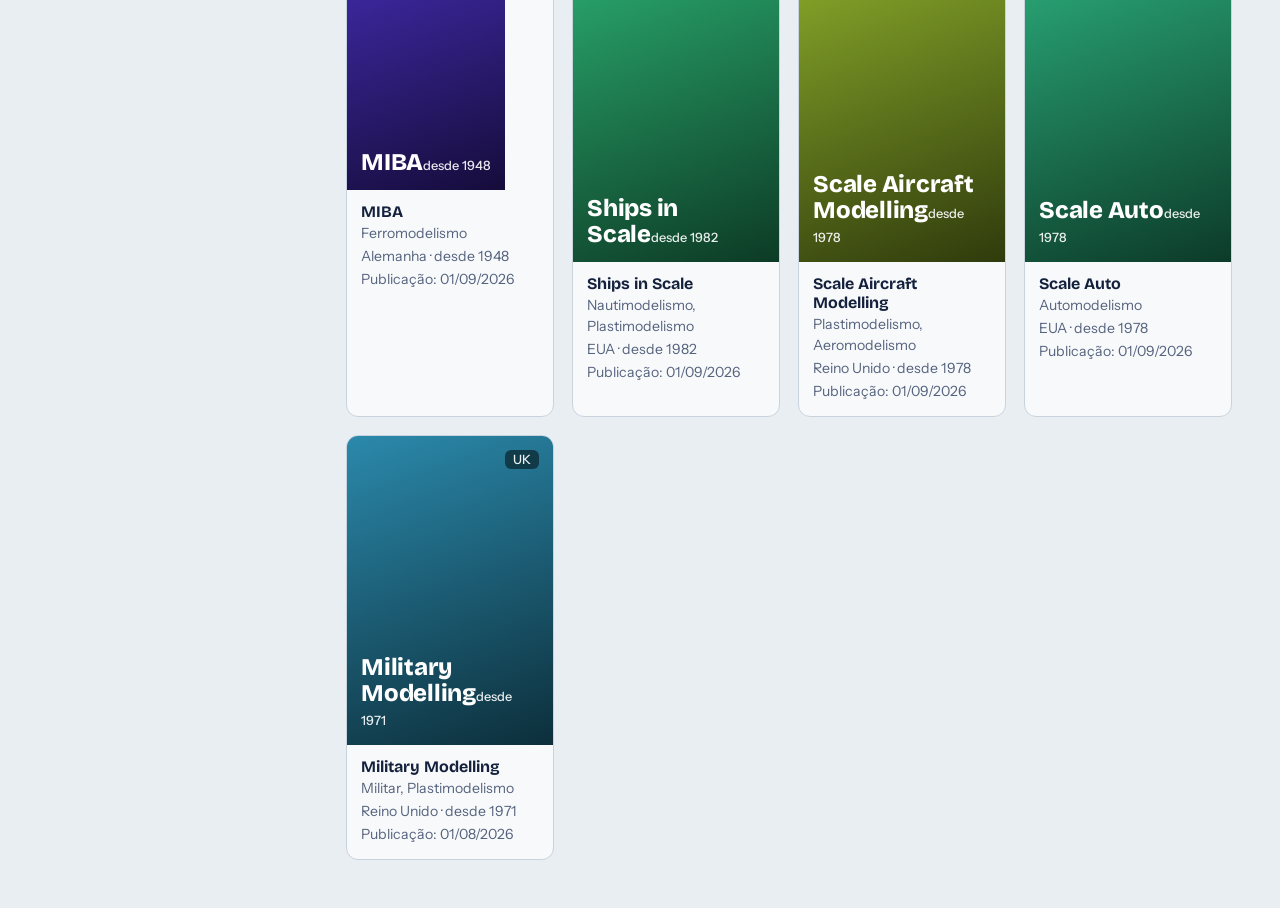
==== commit caab28ad: "Update index.html" ====
--- a/index.html
+++ b/index.html
@@ -3,458 +3,327 @@
 <head>
 <meta charset="utf-8">
 <meta name="viewport" content="width=device-width, initial-scale=1, viewport-fit=cover">
-<title>Catálogo de quadrinhos</title>
-<link rel="preconnect" href="https://fonts.googleapis.com">
-<link rel="preconnect" href="https://fonts.gstatic.com" crossorigin>
-<link href="https://fonts.googleapis.com/css2?family=Chakra+Petch:wght@500;600;700&family=Instrument+Sans:wght@400;500;600&display=swap" rel="stylesheet">
-<script async src="https://pagead2.googlesyndication.com/pagead/js/adsbygoogle.js?client=ca-pub-8655690012436378"
-     crossorigin="anonymous"></script>
+<title>Catálogo de revistas de modelismo</title>
+<link href="https://fonts.googleapis.com/css2?family=Bricolage+Grotesque:wght@500;700;800&family=Instrument+Sans:wght@400;500;600&display=swap" rel="stylesheet">
 <style>
 :root{
-  --bg:#F2F3F5; --panel:#FFFFFF; --ink:#0B0B0F; --muted:#575C68; --line:#D3D6DC; --accent:#FFD400;
-  --display:"Chakra Petch","Arial Narrow",system-ui,sans-serif; --body:"Instrument Sans",system-ui,sans-serif;
+  box-sizing:border-box;
+  padding-top:env(safe-area-inset-top,0px);
+  padding-bottom:env(safe-area-inset-bottom,0px);
+  --bg:#e9eef2; --panel:#f7f9fb; --ink:#14213d; --muted:#56637e; --line:#c9d3de; --accent:#2b4bff; --accent-ink:#fff;
+  --head:"Bricolage Grotesque","Trebuchet MS",sans-serif; --body:"Instrument Sans","Segoe UI",sans-serif;
   color-scheme:light;
-  box-sizing:border-box; padding-top:env(safe-area-inset-top,0px); padding-bottom:env(safe-area-inset-bottom,0px);
-}
+}
+@media (prefers-color-scheme:dark){
+  :root:not([data-theme="light"]){--bg:#0f1624;--panel:#18223a;--ink:#e8edf7;--muted:#9aa8c4;--line:#2b3957;--accent:#7f95ff;--accent-ink:#0f1624;color-scheme:dark}
+}
+:root[data-theme="dark"]{--bg:#0f1624;--panel:#18223a;--ink:#e8edf7;--muted:#9aa8c4;--line:#2b3957;--accent:#7f95ff;--accent-ink:#0f1624;color-scheme:dark}
+*,*::before,*::after{box-sizing:inherit}
 html{scroll-padding-top:env(safe-area-inset-top,0px)}
-*{box-sizing:border-box}
-body{margin:0;background-color:var(--bg);background-image:linear-gradient(rgba(11,11,15,.05) 1px,transparent 1px),linear-gradient(90deg,rgba(11,11,15,.05) 1px,transparent 1px);background-size:28px 28px;color:var(--ink);font:400 1rem/1.5 var(--body)}
-button,input,select,summary{font:inherit;color:inherit}
-:focus-visible{outline:3px solid var(--ink);outline-offset:2px}
-
-/* Logo + nome, canto superior esquerdo */
-.brandbar{position:fixed;z-index:21;left:16px;top:calc(16px + env(safe-area-inset-top,0px));width:280px;height:64px;display:flex;align-items:center;gap:14px}
-.logo{flex:none;width:64px;height:64px;border:2px solid var(--ink);border-radius:4px;background:var(--ink);display:grid;place-items:center;overflow:hidden;padding:0;box-shadow:4px 4px 0 var(--accent)}
-.logo img{width:100%;height:100%;object-fit:contain;display:block}
-.brand{font:700 1.1rem/1.05 var(--display);letter-spacing:.06em;text-transform:uppercase;margin:0}
-
-/* Menu lateral suspenso */
-.menu{position:fixed;z-index:20;left:16px;top:calc(96px + env(safe-area-inset-top,0px));bottom:calc(22px + env(safe-area-inset-bottom,0px));width:280px;
-  background:var(--panel);border:2px solid var(--ink);border-radius:6px;box-shadow:6px 6px 0 var(--accent);
-  display:flex;flex-direction:column;overflow:hidden}
-.menu .scroll{overflow-y:auto;padding:18px;flex:1}
-.search{width:100%;padding:10px 12px;border:1.5px solid var(--ink);border-radius:2px;background:var(--bg)}
-.grp{border-top:1px solid var(--line);margin-top:14px}
-.grp:first-of-type{margin-top:16px}
-.grp summary{list-style:none;display:flex;justify-content:space-between;align-items:center;gap:8px;padding:12px 4px 8px;cursor:pointer;font:700 .8125rem/1.2 var(--display);letter-spacing:.1em;text-transform:uppercase}
-.grp summary::-webkit-details-marker{display:none}
-.grp summary::after{content:"";width:8px;height:8px;border-right:2px solid var(--ink);border-bottom:2px solid var(--ink);transform:rotate(45deg);margin:-4px 4px 0 auto;transition:transform .15s}
-.grp[open] summary::after{transform:rotate(-135deg);margin-top:4px}
-.badge{font:700 .75rem/1.4 var(--display);min-width:20px;padding:0 6px;border:1.5px solid var(--ink);border-radius:2px;background:var(--accent);color:var(--ink);text-align:center}
-.badge:empty{display:none}
-.list{list-style:none;margin:0;padding:0 0 6px;display:grid;gap:2px;max-height:240px;overflow-y:auto}
-.opt{width:100%;display:flex;justify-content:space-between;align-items:center;gap:8px;padding:7px 10px;border:0;border-radius:2px;background:none;text-align:left;cursor:pointer;font-size:.9375rem}
-.opt:hover{background:var(--bg)}
-.opt[aria-pressed="true"]{background:var(--accent);color:var(--ink);font-weight:600;box-shadow:inset 4px 0 0 var(--ink)}
-.opt .n{font-size:.8125rem;color:var(--muted);font-variant-numeric:tabular-nums}
-.opt[aria-pressed="true"] .n{color:var(--ink)}
-.zero:not([aria-pressed="true"]){opacity:.4}
-.chips{display:flex;flex-wrap:wrap;gap:6px;padding:0 0 8px}
-.chip{padding:5px 10px;border:1.5px solid var(--line);border-radius:2px;background:none;cursor:pointer;font-size:.875rem;font-variant-numeric:tabular-nums}
-.chip:hover{border-color:var(--ink)}
-.chip[aria-pressed="true"]{background:var(--accent);color:var(--ink);border-color:var(--ink);font-weight:600}
-.reset{margin-top:18px;width:100%;padding:10px;border:1.5px solid var(--ink);border-radius:2px;background:none;cursor:pointer;font:600 .8125rem var(--display);letter-spacing:.08em;text-transform:uppercase}
-.reset:hover{background:var(--accent)}
-
-/* Área principal */
-main{margin-left:312px;padding:40px 44px 64px;max-width:1280px}
-.top{display:flex;justify-content:space-between;align-items:flex-end;gap:24px;flex-wrap:wrap;margin-bottom:34px}
-.count{display:inline-block;font:700 clamp(2.25rem,5.5vw,4.25rem)/1.05 var(--display);letter-spacing:-.005em;text-transform:uppercase;margin:0;padding-right:.2em;background:linear-gradient(transparent 62%,var(--accent) 62%)}
-.desc{margin:12px 0 0;color:var(--muted);max-width:60ch}
-.sort{display:flex;align-items:center;gap:8px;font:600 .75rem var(--display);letter-spacing:.08em;text-transform:uppercase;color:var(--muted)}
-.sort select{padding:8px 10px;border:1.5px solid var(--ink);border-radius:2px;background:var(--panel);font:500 .875rem var(--body);letter-spacing:0;text-transform:none;color:var(--ink)}
-.grid{display:grid;grid-template-columns:repeat(auto-fill,minmax(180px,1fr));gap:32px 26px}
-.card{display:block;color:inherit;text-decoration:none;border-radius:6px;animation:in .22s ease-out both}
-@keyframes in{from{opacity:0;transform:scale(.97)}to{opacity:1;transform:none}}
-.card:hover .meta b{text-decoration:underline}
-.cover{position:relative;aspect-ratio:2/3;border:2px solid var(--ink);border-radius:3px;overflow:hidden;padding:14px;display:flex;flex-direction:column;justify-content:space-between;box-shadow:5px 5px 0 var(--accent);transition:transform .15s,box-shadow .15s}
-.card:hover .cover,.card:focus-visible .cover{transform:translate(-2px,-2px);box-shadow:8px 8px 0 var(--accent)}
-.cover::before{content:"";position:absolute;inset:0;pointer-events:none;background:currentColor;opacity:.16}
-.m0::before{background:radial-gradient(currentColor 24%,transparent 26%) 0 0/9px 9px;opacity:.25;-webkit-mask-image:linear-gradient(160deg,transparent 30%,#000);mask-image:linear-gradient(160deg,transparent 30%,#000)}
-.m1::before{background:repeating-linear-gradient(135deg,currentColor 0 8px,transparent 8px 22px);opacity:.14}
-.m2::before{clip-path:polygon(50% 8%,60% 32%,88% 22%,72% 46%,96% 60%,66% 64%,64% 92%,50% 70%,34% 92%,34% 64%,4% 60%,28% 46%,12% 22%,40% 32%)}
-.m3::before{clip-path:polygon(0 0,58% 0,38% 100%,0 100%)}
-.cover>*{position:relative}
-.cover>iframe{position:absolute;inset:0;width:100%;height:100%;border:0;pointer-events:none;z-index:1;background:#fff}
-.cover>img{position:absolute;inset:0;width:100%;height:100%;object-fit:cover;z-index:1}
-.ed{align-self:flex-start;font:700 .6875rem/1 var(--display);letter-spacing:.08em;text-transform:uppercase;padding:5px 7px;border:1.5px solid currentColor;border-radius:2px}
-.ct{font:700 1.45rem/1.02 var(--display);letter-spacing:-.01em;margin:0;display:-webkit-box;-webkit-line-clamp:4;-webkit-box-orient:vertical;overflow:hidden;overflow-wrap:anywhere}
-.cs{margin:6px 0 0;font:500 .9375rem/1.2 var(--body);opacity:.9}
-.meta{margin:14px 2px 0;font-size:.875rem;line-height:1.35}
-.meta b{display:block;font-weight:600}
-.meta span{color:var(--muted)}
-.fim{margin-top:40px;text-align:center;color:var(--muted);font-size:.875rem}
-.mais{margin-top:8px;padding:10px 18px;border:1.5px solid var(--ink);border-radius:2px;background:none;cursor:pointer;font:600 .8125rem var(--display);letter-spacing:.08em;text-transform:uppercase;color:var(--ink)}
-.mais:hover{background:var(--accent)}
-.empty{grid-column:1/-1;padding:48px 0;color:var(--muted)}
-.empty button{margin-top:12px;padding:10px 16px;border:2px solid var(--ink);border-radius:2px;background:var(--accent);color:var(--ink);cursor:pointer;font:600 .8125rem var(--display);letter-spacing:.08em;text-transform:uppercase}
-
-/* Leitor */
-.leitor{position:fixed;inset:0;z-index:40;background:var(--bg);display:flex;flex-direction:column;padding-top:env(safe-area-inset-top,0px)}
-.leitor[hidden]{display:none}
-.lbar{display:flex;align-items:center;gap:12px;padding:10px 16px;background:var(--ink);color:#fff;border-bottom:4px solid var(--accent);flex-wrap:wrap}
-.lbar button,.lbar a{padding:8px 12px;border:1.5px solid var(--accent);border-radius:2px;background:none;color:var(--accent);cursor:pointer;font:600 .8125rem var(--display);letter-spacing:.08em;text-transform:uppercase;text-decoration:none}
-.lbar button:hover,.lbar a:hover{background:var(--accent);color:var(--ink)}
-.lbar :focus-visible{outline-color:var(--accent)}
-.ltit{flex:1;min-width:160px;display:flex;flex-direction:column;line-height:1.25}
-.ltit b{font:700 1.1rem/1.1 var(--display);color:#fff}
-.ltit span{color:#B8BCC6;font-size:.8125rem}
-.ltools{display:flex;align-items:center;gap:8px;flex-wrap:wrap}
-.lmsg{text-align:center;color:var(--muted);padding:48px 16px;margin:0}
-.lmsg:empty{display:none}
-.lframe{flex:1;width:100%;border:0;background:var(--panel);display:block}
-.lframe[hidden]{display:none}
-
-/* Anúncios */
-.ad{display:block;margin:18px 0}
-.ad-rot{display:block;font:600 .625rem/1 var(--display);letter-spacing:.12em;text-transform:uppercase;color:var(--muted);margin-bottom:5px}
-.grid>.ad{grid-column:1/-1;margin:2px 0}
-.ad-leitor{margin:0;padding:6px 16px 8px;background:var(--panel);border-bottom:1px solid var(--line)}
-.lcorpo{flex:1;display:flex;min-height:0}
-.lmain{flex:1;min-width:0;display:flex;flex-direction:column}
-.lateral{display:none;width:328px;flex:none;padding:12px 14px;border-left:1px solid var(--line);background:var(--panel);overflow:auto}
-.lateral .ad{margin:0}
-@media (min-width:1180px){.lateral{display:block}}
-.lateral:empty{display:none!important}
-.ad:has(ins[data-ad-status="unfilled"]){display:none}
-
-/* Mobile */
-.fab,.scrim{display:none}
-@media (max-width:860px){
-  .brandbar{position:absolute;left:18px;top:calc(16px + env(safe-area-inset-top,0px))}
-  main{margin-left:0;padding:108px 20px 110px}
-  .menu{left:12px;right:18px;width:auto;top:auto;max-height:78vh;bottom:calc(18px + env(safe-area-inset-bottom,0px));transform:translateY(calc(100% + 40px));transition:transform .25s ease;visibility:hidden}
-  .menu.open{transform:none;visibility:visible}
-  .fab{display:inline-flex;position:fixed;z-index:15;left:50%;transform:translateX(-50%);bottom:calc(22px + env(safe-area-inset-bottom,0px));padding:12px 22px;border:2px solid var(--ink);border-radius:4px;background:var(--accent);color:var(--ink);font:700 .875rem var(--display);letter-spacing:.08em;text-transform:uppercase;cursor:pointer;box-shadow:4px 4px 0 var(--ink)}
-  .scrim{position:fixed;inset:0;z-index:19;background:rgba(10,10,15,.5);border:0}
-  .scrim.show{display:block}
-  .grid{grid-template-columns:repeat(auto-fill,minmax(150px,1fr));gap:26px 20px}
-}
-@media (prefers-reduced-motion:reduce){.card{animation:none}.menu{transition:none}.cover{transition:none}}
+body{margin:0;background:var(--bg);color:var(--ink);font:400 16px/1.5 var(--body)}
+:focus-visible{outline:3px solid var(--accent);outline-offset:2px}
+header{padding:28px clamp(16px,4vw,48px) 8px}
+h1{font:800 clamp(2rem,5vw,3.4rem)/1 var(--head);margin:0;letter-spacing:-.02em}
+header p{margin:8px 0 0;color:var(--muted);max-width:60ch}
+.layout{display:grid;grid-template-columns:270px 1fr;gap:28px;padding:20px clamp(16px,4vw,48px) 48px;align-items:start}
+aside{background:var(--panel);border:1px solid var(--line);border-radius:14px;padding:18px;position:sticky;top:16px}
+aside h2{font:700 1.05rem var(--head);margin:0 0 12px}
+fieldset{border:0;padding:0;margin:0 0 18px}
+legend{font:600 .9rem var(--body);padding:0;margin-bottom:8px}
+label.chk{display:flex;align-items:center;gap:8px;padding:4px 0;cursor:pointer;font-size:.95rem}
+label.chk input{accent-color:var(--accent);width:16px;height:16px}
+label.chk .n{margin-left:auto;color:var(--muted);font-size:.8rem}
+input[type=search],select{width:100%;padding:9px 10px;border-radius:8px;border:1px solid var(--line);background:var(--bg);color:var(--ink);font:inherit}
+button,.btn{font:600 .9rem var(--body);cursor:pointer;border-radius:8px;padding:9px 12px;border:1px solid var(--line);background:transparent;color:var(--ink);text-decoration:none;display:inline-block}
+button.primary{background:var(--accent);color:var(--accent-ink);border-color:var(--accent)}
+.csvbox{border-top:1px solid var(--line);padding-top:14px;margin-top:14px;font-size:.85rem;color:var(--muted)}
+.csvbox input{display:none}
+.csvbox label{margin-top:6px}
+#msg{margin:8px 0 0;font-size:.85rem}
+.toggle{display:none;width:100%;margin-bottom:12px}
+.bar{display:flex;justify-content:space-between;align-items:center;gap:12px;margin-bottom:16px;flex-wrap:wrap}
+.chips{display:flex;gap:6px;flex-wrap:wrap}
+.chip{background:var(--accent);color:var(--accent-ink);border:0;border-radius:99px;padding:4px 10px;font-size:.8rem}
+#count{font:700 1.1rem var(--head)}
+.grid{display:grid;grid-template-columns:repeat(auto-fill,minmax(190px,1fr));gap:18px}
+.card{background:var(--panel);border:1px solid var(--line);border-radius:12px;overflow:hidden;display:flex;flex-direction:column;padding:0;text-align:left;color:inherit;font:inherit;width:100%}
+.card:hover{border-color:var(--accent)}
+.poster{position:relative;overflow:hidden;aspect-ratio:2/3;padding:14px;display:flex;flex-direction:column;justify-content:space-between;color:#fff;background:linear-gradient(160deg,var(--c1),var(--c2))}
+.poster b{font:800 1.5rem/1.05 var(--head);letter-spacing:-.01em;overflow-wrap:anywhere}
+.poster span{font:500 .8rem var(--body);opacity:.9}
+.poster iframe{position:absolute;inset:0;width:100%;height:100%;border:0;pointer-events:none;background:#fff}
+.poster .score,.poster .t{position:relative;z-index:1}
+.poster.hascover .t{display:none}
+.score{align-self:flex-end;background:rgba(0,0,0,.55);border-radius:6px;padding:2px 8px;font:700 .95rem var(--head)}
+.info{padding:12px 14px 14px;font-size:.88rem}
+.info h3{font:700 1rem var(--head);margin:0}
+.info p{margin:2px 0 0;color:var(--muted)}
+.empty{grid-column:1/-1;padding:40px;text-align:center;background:var(--panel);border:1px dashed var(--line);border-radius:12px}
+.reader{position:fixed;inset:0;z-index:50;background:var(--bg);display:flex;flex-direction:column;padding-top:env(safe-area-inset-top,0px);padding-bottom:env(safe-area-inset-bottom,0px)}
+.reader[hidden]{display:none}
+.rbar{display:flex;align-items:center;gap:12px;padding:10px clamp(12px,3vw,28px);border-bottom:1px solid var(--line);background:var(--panel);flex-wrap:wrap}
+.rbar strong{font:800 1.2rem var(--head)}
+.rbar .meta{color:var(--muted);font-size:.85rem;flex:1;min-width:140px}
+.rframe{flex:1;border:0;width:100%;background:#fff}
+.rnote{margin:0;padding:8px clamp(12px,3vw,28px);font-size:.85rem;color:var(--muted);border-top:1px solid var(--line)}
+@media (max-width:760px){
+  .layout{grid-template-columns:1fr}
+  aside{position:static;display:none}
+  aside.open{display:block}
+  .toggle{display:block}
+}
+@media (prefers-reduced-motion:no-preference){.card{transition:border-color .15s}}
 </style>
 </head>
 <body>
-
-<div class="brandbar">
-  <div class="logo has" id="logo" role="img" aria-label="Logo">
-    <img src="https://raw.githubusercontent.com/hqonlinenew-ai/HQOnline/refs/heads/main/Logo%20Futurista%20Amarelo%20ONLINE.png" alt="">
+<header>
+  <h1>Revistas de modelismo</h1>
+  <p>Filtre por categoria, país e década. Clique em uma revista para ler o PDF.</p>
+</header>
+
+<div class="layout">
+  <div class="side-wrap">
+    <button class="toggle" id="toggle" aria-expanded="false" aria-controls="filters">Mostrar filtros</button>
+    <aside id="filters" aria-label="Filtros">
+      <h2>Filtros</h2>
+      <fieldset>
+        <legend>Buscar</legend>
+        <input type="search" id="q" placeholder="Título da revista" aria-label="Buscar por título">
+      </fieldset>
+      <fieldset id="genres"><legend>Categoria</legend></fieldset>
+      <fieldset>
+        <legend>País</legend>
+        <select id="country" aria-label="País"></select>
+      </fieldset>
+      <fieldset>
+        <legend>Década</legend>
+        <select id="decade" aria-label="Década"></select>
+      </fieldset>
+      <fieldset>
+        <legend>Ordenar por</legend>
+        <select id="sort" aria-label="Ordenar por">
+          <option value="pub">Publicação mais recente</option>
+          <option value="year-desc">Ano mais recente</option>
+          <option value="year-asc">Ano mais antigo</option>
+          <option value="title">Título (A–Z)</option>
+        </select>
+      </fieldset>
+      <button id="clear">Limpar filtros</button>
+      <div class="csvbox">
+        Os dados vêm do arquivo revistas.csv (colunas: titulo, ano, pais, sigla, categorias separadas por ;, data_publicacao em AAAA-MM-DD, capa_url, pdf_url).
+        <label class="btn" for="csvfile">Carregar outro CSV</label>
+        <input type="file" id="csvfile" accept=".csv,text/csv">
+        <p id="msg" role="status"></p>
+      </div>
+    </aside>
   </div>
-  <p class="brand">Catálogo de quadrinhos</p>
+
+  <main>
+    <div class="bar">
+      <span id="count" aria-live="polite"></span>
+      <div class="chips" id="chips"></div>
+    </div>
+    <div class="grid" id="grid"></div>
+  </main>
 </div>
 
-<aside class="menu" id="menu" aria-label="Filtros do catálogo">
-  <div class="scroll">
-    <input class="search" id="q" type="search" placeholder="Buscar título, subtítulo ou arco" aria-label="Buscar" autocomplete="off">
-    <div id="grupos"></div>
-    <button class="reset" id="reset" type="button">Limpar filtros</button>
+<div class="reader" id="reader" hidden role="dialog" aria-modal="true" aria-labelledby="rTitle">
+  <div class="rbar">
+    <strong id="rTitle"></strong>
+    <span class="meta" id="rMeta"></span>
+    <a class="btn" id="rOpen" target="_blank" rel="noopener noreferrer">Abrir em nova aba</a>
+    <button class="primary" id="rClose">Fechar</button>
   </div>
-</aside>
-
-<section class="leitor" id="leitor" hidden aria-label="Leitor de PDF">
-  <header class="lbar">
-    <button type="button" id="lback">Voltar ao catálogo</button>
-    <div class="ltit"><b id="ltit"></b><span id="lsub"></span></div>
-    <div class="ltools">
-      <a id="lopen" target="_blank" rel="noopener" hidden>Abrir PDF</a>
-    </div>
-  </header>
-  <div data-ad="leitor"></div>
-  <div class="lcorpo">
-    <div class="lmain">
-      <p class="lmsg" id="lmsg"></p>
-      <iframe class="lframe" id="lframe" title="Leitura do PDF" hidden allow="fullscreen"></iframe>
-    </div>
-    <aside class="lateral" data-ad="lateral" aria-label="Publicidade"></aside>
-  </div>
-</section>
-
-<button class="scrim" id="scrim" type="button" aria-label="Fechar filtros"></button>
-<button class="fab" id="fab" type="button" aria-controls="menu" aria-expanded="false">Filtros</button>
-
-<main>
-  <div class="top">
-    <div>
-      <h1 class="count" id="count" aria-live="polite"></h1>
-      <p class="desc" id="desc"></p>
-    </div>
-    <label class="sort">Ordenar por
-      <select id="sort">
-        <option value="post">Postados recentemente</option>
-        <option value="novo">Ano (mais novos)</option>
-        <option value="antigo">Ano (mais antigos)</option>
-        <option value="az">Título (A–Z)</option>
-      </select>
-    </label>
-  </div>
-  <div data-ad="topo"></div>
-  <section class="grid" id="grid" aria-label="Quadrinhos"></section>
-  <div class="fim" id="fim"><p id="fimtxt" aria-live="polite"></p><button type="button" class="mais" id="mais">Carregar mais</button></div>
-  <div data-ad="rodape"></div>
-</main>
+  <iframe class="rframe" id="rFrame" title="Leitor de PDF"></iframe>
+  <p class="rnote" id="rNote">Se o PDF não aparecer aqui, use “Abrir em nova aba”: alguns sites não permitem exibição dentro de outra página.</p>
+</div>
+
+<!-- Cópia de reserva do revistas.csv: só é usada quando o navegador não consegue ler o arquivo (ex.: index.html aberto com duplo clique). -->
+<script type="text/csv" id="csv-reserva">titulo,ano,pais,sigla,categorias,data_publicacao,capa_url,pdf_url
+Model Railroader,1934,EUA,US,Ferromodelismo,2026-10-01,,https://www.w3.org/WAI/ER/tests/xhtml/testfiles/resources/pdf/dummy.pdf
+Railway Modeller,1949,Reino Unido,UK,Ferromodelismo,2026-10-01,,https://www.w3.org/WAI/ER/tests/xhtml/testfiles/resources/pdf/dummy.pdf
+MIBA,1948,Alemanha,DE,Ferromodelismo,2026-09-01,,https://www.w3.org/WAI/ER/tests/xhtml/testfiles/resources/pdf/dummy.pdf
+Model Engineer,1898,Reino Unido,UK,Vapor vivo;Ferromodelismo,2026-10-15,,https://www.w3.org/WAI/ER/tests/xhtml/testfiles/resources/pdf/dummy.pdf
+Aeromodeller,1935,Reino Unido,UK,Aeromodelismo,2026-10-01,,https://www.w3.org/WAI/ER/tests/xhtml/testfiles/resources/pdf/dummy.pdf
+Model Airplane News,1929,EUA,US,Aeromodelismo,2026-10-01,,https://www.w3.org/WAI/ER/tests/xhtml/testfiles/resources/pdf/dummy.pdf
+Model Aviation,1975,EUA,US,Aeromodelismo,2026-10-01,,https://www.w3.org/WAI/ER/tests/xhtml/testfiles/resources/pdf/dummy.pdf
+Model Boats,1950,Reino Unido,UK,Nautimodelismo,2026-10-01,,https://www.w3.org/WAI/ER/tests/xhtml/testfiles/resources/pdf/dummy.pdf
+Ships in Scale,1982,EUA,US,Nautimodelismo;Plastimodelismo,2026-09-01,,https://www.w3.org/WAI/ER/tests/xhtml/testfiles/resources/pdf/dummy.pdf
+FineScale Modeler,1982,EUA,US,Plastimodelismo;Militar,2026-10-01,,https://www.w3.org/WAI/ER/tests/xhtml/testfiles/resources/pdf/dummy.pdf
+Scale Aircraft Modelling,1978,Reino Unido,UK,Plastimodelismo;Aeromodelismo,2026-09-01,,https://www.w3.org/WAI/ER/tests/xhtml/testfiles/resources/pdf/dummy.pdf
+Military Modelling,1971,Reino Unido,UK,Militar;Plastimodelismo,2026-08-01,,https://www.w3.org/WAI/ER/tests/xhtml/testfiles/resources/pdf/dummy.pdf
+Model Art,1966,Japão,JP,Plastimodelismo;Militar,2026-10-01,,https://www.w3.org/WAI/ER/tests/xhtml/testfiles/resources/pdf/dummy.pdf
+Hobby Japan,1969,Japão,JP,Plastimodelismo,2026-10-01,,https://www.w3.org/WAI/ER/tests/xhtml/testfiles/resources/pdf/dummy.pdf
+Scale Auto,1978,EUA,US,Automodelismo,2026-09-01,,https://www.w3.org/WAI/ER/tests/xhtml/testfiles/resources/pdf/dummy.pdf
+RC Car Action,1990,EUA,US,Automodelismo,2026-10-01,,https://www.w3.org/WAI/ER/tests/xhtml/testfiles/resources/pdf/dummy.pdf
+Modell Fan,1970,Alemanha,DE,Aeromodelismo;Nautimodelismo,2026-10-01,,https://www.w3.org/WAI/ER/tests/xhtml/testfiles/resources/pdf/dummy.pdf
+</script>
 
 <script>
-var CSV_URL = "catalogo.csv";
-
-// Google AdSense. O código geral fica no <head>. Para exibir anúncios nos espaços da página,
-// cole em slots o número de cada bloco criado no painel do AdSense; espaço sem número não aparece.
-var ADS = {client:"ca-pub-8655690012436378", slots:{topo:"",grade:"",rodape:"",leitor:"",lateral:""}};
-function anuncio(nome){
-  if(!ADS.slots[nome]) return "";
-  return '<div class="ad ad-'+nome+'"><span class="ad-rot">Publicidade</span><ins class="adsbygoogle" style="display:block" data-ad-client="'+ADS.client+'" data-ad-slot="'+ADS.slots[nome]+'" data-ad-format="auto" data-full-width-responsive="true"></ins></div>';
-}
-function ativaAds(){
-  document.querySelectorAll("ins.adsbygoogle:not([data-done])").forEach(function(el){
-    if(!el.offsetWidth) return;
-    el.setAttribute("data-done","1");
-    try{(window.adsbygoogle=window.adsbygoogle||[]).push({});}catch(e){}
+const $=id=>document.getElementById(id);
+let films=[];
+const state={genres:new Set(),decade:"",country:"",q:"",sort:"pub"};
+
+/* ---------- CSV ---------- */
+function parseCSV(text){
+  const rows=[];let row=[],cur="",inQ=false;
+  text=text.replace(/^\uFEFF/,"");
+  for(let i=0;i<text.length;i++){
+    const c=text[i];
+    if(inQ){
+      if(c==='"'){ if(text[i+1]==='"'){cur+='"';i++} else inQ=false }
+      else cur+=c;
+    }else if(c==='"') inQ=true;
+    else if(c===","){row.push(cur);cur=""}
+    else if(c==="\n"||c==="\r"){
+      if(c==="\r"&&text[i+1]==="\n")i++;
+      row.push(cur);cur="";
+      if(row.some(v=>v.trim()!==""))rows.push(row);
+      row=[];
+    }else cur+=c;
+  }
+  row.push(cur);
+  if(row.some(v=>v.trim()!==""))rows.push(row);
+  return rows;
+}
+function hue(s){let h=0;for(const c of s)h=(h*31+c.charCodeAt(0))>>>0;return h%360}
+function safeUrl(u){u=(u||"").trim();return /^(https?:\/\/|[^:\s]+$)/i.test(u)?u:""}
+function toFilms(text){
+  const rows=parseCSV(text);
+  if(rows.length<2)throw new Error("O CSV está vazio.");
+  const head=rows[0].map(h=>h.trim().toLowerCase());
+  if(!head.includes("titulo"))throw new Error("O CSV precisa ter a coluna “titulo”.");
+  return rows.slice(1).map(r=>{
+    const o={};head.forEach((h,i)=>o[h]=(r[i]||"").trim());
+    const h=hue(o.titulo);
+    return{
+      title:o.titulo,year:parseInt(o.ano,10)||0,country:o.pais||"—",
+      code:(o.sigla||o.pais||"").slice(0,3).toUpperCase(),
+      genres:(o.categorias||"").split(";").map(s=>s.trim()).filter(Boolean),
+      pub:o.data_publicacao||"",cover:safeUrl(o.capa_url),pdf:safeUrl(o.pdf_url),
+      c1:`hsl(${h} 60% 42%)`,c2:`hsl(${h} 65% 14%)`
+    };
   });
 }
-function montaAds(){
-  document.querySelectorAll("[data-ad]").forEach(function(e){e.innerHTML=anuncio(e.dataset.ad);});
-}
-
-var ITENS = [];
-var GRUPOS = [
- {k:"a",nome:"Ano",chips:true,aberto:false},
- {k:"t",nome:"Título",aberto:true},
- {k:"s",nome:"Subtítulo",aberto:false},
- {k:"r",nome:"Arcos",aberto:false},
- {k:"e",nome:"Editoras",aberto:true}
-];
-var $ = function(id){return document.getElementById(id)};
-function norm(s){return s.normalize("NFD").replace(/[\u0300-\u036f]/g,"").toLowerCase();}
-function esc(s){return String(s).replace(/&/g,"&amp;").replace(/</g,"&lt;").replace(/"/g,"&quot;");}
-
-var st = {q:"",sort:"post",sel:{a:[],t:[],s:[],r:[],e:[]}};
-
-function passa(f, ignora){
-  for(var i=0;i<GRUPOS.length;i++){
-    var k=GRUPOS[i].k;
-    if(k!==ignora && st.sel[k].length && st.sel[k].indexOf(String(f[k]))<0) return false;
-  }
-  if(st.q && norm(f.t+" "+f.s+" "+f.r).indexOf(norm(st.q))<0) return false;
-  return true;
-}
-
-function montaGrupos(){
-  var html = GRUPOS.map(function(g){
-    var vals = ITENS.map(function(f){return String(f[g.k])}).filter(function(v,i,a){return v&&v!=="0"&&a.indexOf(v)===i});
-    vals.sort(g.k==="a" ? function(a,b){return b-a} : function(a,b){return a.localeCompare(b,"pt-BR")});
-    var corpo = g.chips
-      ? '<div class="chips">'+vals.map(function(v){return '<button type="button" class="chip" data-k="'+g.k+'" data-v="'+esc(v)+'" aria-pressed="false">'+v+'</button>'}).join("")+'</div>'
-      : '<ul class="list">'+vals.map(function(v){return '<li><button type="button" class="opt" data-k="'+g.k+'" data-v="'+esc(v)+'" aria-pressed="false"><span>'+esc(v)+'</span><span class="n"></span></button></li>'}).join("")+'</ul>';
-    return '<details class="grp"'+(g.aberto?" open":"")+'><summary><span>'+g.nome+'</span><span class="badge" data-b="'+g.k+'"></span></summary>'+corpo+'</details>';
-  }).join("");
-  $("grupos").innerHTML = html;
-}
-
-function atualizaMenu(){
-  document.querySelectorAll("[data-k][data-v]").forEach(function(b){
-    var k=b.dataset.k, v=b.dataset.v;
-    var n = ITENS.filter(function(f){return passa(f,k) && String(f[k])===v}).length;
-    b.setAttribute("aria-pressed", String(st.sel[k].indexOf(v)>=0));
-    b.classList.toggle("zero", n===0);
-    var c = b.querySelector(".n"); if(c) c.textContent = n;
-    if(!c) b.title = n+(n===1?" item":" itens");
+
+/* ---------- Interface ---------- */
+function esc(s){return String(s).replace(/[&<>"]/g,c=>({"&":"&amp;","<":"&lt;",">":"&gt;",'"':"&quot;"}[c]))}
+const fmt=d=>d?new Date(d+"T12:00:00").toLocaleDateString("pt-BR"):"—";
+
+function buildFilters(){
+  const g=$("genres");g.innerHTML="<legend>Categoria</legend>";
+  const gens=[...new Set(films.flatMap(f=>f.genres))].sort((a,b)=>a.localeCompare(b,"pt-BR"));
+  gens.forEach(name=>{
+    const n=films.filter(f=>f.genres.includes(name)).length;
+    const l=document.createElement("label");l.className="chk";
+    l.innerHTML=`<input type="checkbox" value="${esc(name)}"><span>${esc(name)}</span><span class="n">${n}</span>`;
+    l.querySelector("input").addEventListener("change",e=>{e.target.checked?state.genres.add(name):state.genres.delete(name);render()});
+    g.appendChild(l);
   });
-  GRUPOS.forEach(function(g){
-    var n = st.sel[g.k].length;
-    document.querySelector('[data-b="'+g.k+'"]').textContent = n || "";
+  const opt=(sel,items,all)=>{sel.innerHTML=`<option value="">${all}</option>`+items.map(([v,t])=>`<option value="${esc(v)}">${esc(t)}</option>`).join("")};
+  opt($("country"),[...new Set(films.map(f=>f.country))].sort((a,b)=>a.localeCompare(b,"pt-BR")).map(c=>[c,c]),"Todos");
+  opt($("decade"),[...new Set(films.filter(f=>f.year).map(f=>Math.floor(f.year/10)*10))].sort((a,b)=>b-a).map(d=>[d,`Anos ${d}`]),"Todas");
+}
+function reset(){
+  state.genres.clear();state.decade="";state.country="";state.q="";state.sort="pub";
+  document.querySelectorAll("#genres input").forEach(i=>i.checked=false);
+  $("decade").value="";$("country").value="";$("q").value="";$("sort").value="pub";
+  render();
+}
+function render(){
+  let list=films.map((f,i)=>({...f,i})).filter(f=>
+    (!state.genres.size||[...state.genres].every(g=>f.genres.includes(g)))&&
+    (!state.decade||Math.floor(f.year/10)*10==state.decade)&&
+    (!state.country||f.country===state.country)&&
+    (!state.q||f.title.toLowerCase().includes(state.q))
+  );
+  const s=state.sort;
+  list.sort((a,b)=>s==="pub"?b.pub.localeCompare(a.pub):s==="year-desc"?b.year-a.year:s==="year-asc"?a.year-b.year:a.title.localeCompare(b.title,"pt-BR"));
+  $("count").textContent=list.length===1?"1 revista":`${list.length} revistas`;
+
+  const chips=$("chips");chips.innerHTML="";
+  const add=(label,fn)=>{const b=document.createElement("button");b.className="chip";b.textContent=label+" ×";b.setAttribute("aria-label","Remover filtro "+label);b.onclick=fn;chips.appendChild(b)};
+  state.genres.forEach(g=>add(g,()=>{state.genres.delete(g);document.querySelectorAll("#genres input").forEach(i=>{if(i.value===g)i.checked=false});render()}));
+  if(state.decade)add(`Anos ${state.decade}`,()=>{state.decade="";$("decade").value="";render()});
+  if(state.country)add(state.country,()=>{state.country="";$("country").value="";render()});
+
+  $("grid").innerHTML=list.length?list.map(f=>`
+    <button class="card" data-i="${f.i}" aria-label="Ler ${esc(f.title)}">
+      <div class="poster${f.cover?" hascover":""}" style="--c1:${f.c1};--c2:${f.c2}">
+        ${f.cover?`<iframe src="${esc(f.cover)}" title="" tabindex="-1" scrolling="no" loading="lazy"></iframe>`:""}
+        <span class="score">${esc(f.code)}</span>
+        <div class="t"><b>${esc(f.title)}</b><span>desde ${f.year||"—"}</span></div>
+      </div>
+      <div class="info">
+        <h3>${esc(f.title)}</h3>
+        <p>${esc(f.genres.join(", "))}</p>
+        <p>${esc(f.country)} · desde ${f.year||"—"}</p>
+        <p>Publicação: ${fmt(f.pub)}</p>
+      </div>
+    </button>`).join(""):
+    `<div class="empty"><strong>Nenhuma revista encontrada.</strong><p>Remova um filtro para ver mais revistas.</p><button class="primary" onclick="reset()">Limpar filtros</button></div>`;
+}
+
+/* ---------- Leitor de PDF ---------- */
+let lastCard=null;
+function openReader(f,card){
+  lastCard=card;
+  $("rTitle").textContent=f.title;
+  $("rMeta").textContent=`${f.country} · desde ${f.year||"—"} · publicação ${fmt(f.pub)}`;
+  const o=$("rOpen");
+  if(f.pdf){o.href=f.pdf;o.hidden=false;$("rFrame").hidden=false;$("rFrame").src=f.pdf;$("rNote").textContent="Se o PDF não aparecer aqui, use “Abrir em nova aba”: alguns sites não permitem exibição dentro de outra página."}
+  else{o.hidden=true;$("rFrame").hidden=true;$("rFrame").src="about:blank";$("rNote").textContent="Esta revista ainda não tem um link de PDF no CSV (coluna pdf_url)."}
+  $("reader").hidden=false;document.body.style.overflow="hidden";
+  $("rClose").focus();
+}
+function closeReader(){
+  $("reader").hidden=true;$("rFrame").src="about:blank";document.body.style.overflow="";
+  if(lastCard)lastCard.focus();
+}
+$("rClose").addEventListener("click",closeReader);
+document.addEventListener("keydown",e=>{if(e.key==="Escape"&&!$("reader").hidden)closeReader()});
+$("grid").addEventListener("click",e=>{
+  const c=e.target.closest(".card");if(c)openReader(films[+c.dataset.i],c);
+});
+
+/* ---------- Eventos e carga ---------- */
+$("q").addEventListener("input",e=>{state.q=e.target.value.trim().toLowerCase();render()});
+$("decade").addEventListener("change",e=>{state.decade=e.target.value;render()});
+$("country").addEventListener("change",e=>{state.country=e.target.value;render()});
+$("sort").addEventListener("change",e=>{state.sort=e.target.value;render()});
+$("clear").addEventListener("click",reset);
+$("toggle").addEventListener("click",()=>{
+  const open=$("filters").classList.toggle("open");
+  $("toggle").setAttribute("aria-expanded",open);
+  $("toggle").textContent=open?"Ocultar filtros":"Mostrar filtros";
+});
+$("csvfile").addEventListener("change",e=>{
+  const file=e.target.files[0];if(!file)return;
+  const r=new FileReader();
+  r.onload=()=>{
+    try{films=toFilms(String(r.result));buildFilters();reset();$("msg").textContent=`${films.length} revistas carregadas de ${file.name}.`}
+    catch(err){$("msg").textContent="Não foi possível ler o CSV: "+err.message}
+  };
+  r.onerror=()=>{$("msg").textContent="Não foi possível abrir o arquivo."};
+  r.readAsText(file,"utf-8");
+  e.target.value="";
+});
+
+function iniciar(texto,aviso){
+  films=toFilms(texto);buildFilters();render();
+  if(aviso)$("msg").textContent=aviso;
+}
+fetch("revistas.csv",{cache:"no-cache"})
+  .then(r=>{if(!r.ok)throw new Error("revistas.csv não encontrado");return r.text()})
+  .then(t=>iniciar(t,""))
+  .catch(()=>{
+    try{
+      iniciar($("csv-reserva").textContent,"Não foi possível ler revistas.csv; exibindo a cópia de reserva embutida. Publique no GitHub Pages ou use um servidor local para ler o arquivo.");
+    }catch(err){
+      buildFilters();render();
+      $("grid").innerHTML='<div class="empty"><strong>Catálogo indisponível.</strong><p>'+esc(err.message)+'</p></div>';
+    }
   });
-}
-
-function ativos(){
-  return GRUPOS.reduce(function(s,g){return s+st.sel[g.k].length},0)+(st.q?1:0);
-}
-function descricao(){
-  var p=[];
-  GRUPOS.forEach(function(g){ if(st.sel[g.k].length) p.push(g.nome+": "+st.sel[g.k].join(", ")); });
-  if(st.q) p.push("busca “"+st.q+"”");
-  return p.length ? "Filtros ativos. "+p.join("; ")+"." : "Sem filtros."+(st.sort==="post"?" Os últimos títulos postados vêm primeiro; role a página para carregar mais.":"");
-}
-
-var LOTE = 8, atual = [], vis = 0, obs = null;
-function fmt(p){return p?p.slice(8,10)+"/"+p.slice(5,7)+"/"+p.slice(0,4):"";}
-function cartao(f,i){
-  var img = !f.capa ? "" : ehImagem(f.capa)
-    ? '<img src="'+esc(f.capa)+'" alt="" loading="lazy" onerror="this.remove()">'
-    : '<iframe src="'+esc(capaEmbed(f.capa))+'" title="" tabindex="-1" aria-hidden="true" loading="lazy" scrolling="no"></iframe>';
-  var nome = f.s ? f.t+": "+f.s : f.t;
-  var linhas = [];
-  if(f.r) linhas.push(esc(f.r));
-  var ee = [f.e, f.a||""].filter(Boolean).join(" · "); if(ee) linhas.push(esc(ee));
-  if(f.p) linhas.push("Postado em "+fmt(f.p));
-  return '<a class="card" href="#ler-'+f.id+'" target="_blank" rel="noopener" aria-label="Ler '+esc(nome)+'" style="animation-delay:'+Math.min(i,12)*14+'ms">'+
-    '<div class="cover m'+f.m+'" style="background:'+f.c+';color:'+f.f+'">'+img+
-      (f.e?'<span class="ed">'+esc(f.e)+'</span>':'<span></span>')+
-      '<div><h2 class="ct">'+esc(f.t)+'</h2>'+(f.s?'<p class="cs">'+esc(f.s)+'</p>':'')+'</div>'+
-    '</div>'+
-    '<p class="meta"><b>'+esc(nome)+'</b><span>'+linhas.join("<br>")+'</span></p>'+
-  '</a>';
-}
-function lista(a,b){
-  var h="";
-  for(var i=a;i<b;i++){
-    h+=cartao(atual[i],i-a);
-    if((i+1)%8===0 && i+1<atual.length) h+=anuncio("grade");
-  }
-  return h;
-}
-function statusFim(){
-  var n = atual.length;
-  $("fimtxt").textContent = n ? "Mostrando "+vis+" de "+n : "";
-  $("mais").hidden = vis>=n;
-}
-function renderiza(){
-  atual = ITENS.filter(function(f){return passa(f)});
-  atual.sort(function(a,b){
-    if(st.sort==="post") return b.p.localeCompare(a.p) || a.t.localeCompare(b.t,"pt-BR");
-    if(st.sort==="novo") return b.a-a.a || a.t.localeCompare(b.t,"pt-BR");
-    if(st.sort==="antigo") return a.a-b.a || a.t.localeCompare(b.t,"pt-BR");
-    return a.t.localeCompare(b.t,"pt-BR") || a.s.localeCompare(b.s,"pt-BR");
-  });
-  var n = atual.length;
-  $("count").textContent = n+(n===1?" quadrinho":" quadrinhos");
-  $("desc").textContent = descricao();
-  $("fab").textContent = "Filtros"+(ativos()?" ("+ativos()+")":"");
-  vis = Math.min(LOTE,n);
-  var g = $("grid");
-  if(!n){
-    g.innerHTML = '<div class="empty">Nenhum quadrinho combina com esses filtros.<br><button type="button" id="limpa2">Limpar filtros</button></div>';
-    $("limpa2").onclick = limpa;
-  } else {
-    g.innerHTML = lista(0,vis);
-  }
-  statusFim();
-  atualizaMenu();
-  ativaAds();
-  if(obs){obs.unobserve($("fim"));obs.observe($("fim"));}
-}
-function carrega(){
-  if(vis>=atual.length) return;
-  var ini = vis; vis = Math.min(vis+LOTE,atual.length);
-  $("grid").insertAdjacentHTML("beforeend", lista(ini,vis));
-  statusFim(); ativaAds();
-  if(obs){obs.unobserve($("fim"));obs.observe($("fim"));}
-}
-
-function limpa(){
-  GRUPOS.forEach(function(g){st.sel[g.k]=[]});
-  st.q=""; $("q").value="";
-  renderiza();
-}
-
-$("menu").addEventListener("click", function(e){
-  var b = e.target.closest("[data-k][data-v]"); if(!b) return;
-  var arr = st.sel[b.dataset.k], i = arr.indexOf(b.dataset.v);
-  if(i>=0) arr.splice(i,1); else arr.push(b.dataset.v);
-  renderiza();
-});
-$("q").addEventListener("input", function(e){st.q=e.target.value.trim();renderiza();});
-$("sort").addEventListener("change", function(e){st.sort=e.target.value;renderiza();});
-$("reset").addEventListener("click", limpa);
-
-
-
-// Leitor de PDF (iframe)
-function slug(f){return norm(f.t+" "+f.s+" "+f.a).replace(/[^a-z0-9]+/g,"-").replace(/^-|-$/g,"");}
-function atribuiIds(){var vistos={};ITENS.forEach(function(f){var b=slug(f)||"item",n=vistos[b]=(vistos[b]||0)+1;f.id=n>1?b+"-"+n:b;});}
-var cur=null, savedY=0;
-function msg(t){$("lmsg").textContent=t||"";}
-function embed(u){
-  var m=u.match(/drive\.google\.com\/file\/d\/([^\/?#]+)/)||u.match(/drive\.google\.com\/open\?id=([^&#]+)/);
-  return m?"https://drive.google.com/file/d/"+m[1]+"/preview":u;
-}
-function ehImagem(u){return /\.(png|jpe?g|webp|gif|avif|svg)($|[?#])/i.test(u);}
-function capaEmbed(u){u=embed(u);return (/\.pdf($|[?#])/i.test(u)&&u.indexOf("#")<0)?u+"#page=1&view=FitH&toolbar=0&navpanes=0&scrollbar=0":u;}
-function dentro(v){document.querySelectorAll("main,.menu,.brandbar,.fab").forEach(function(e){e.inert=v;});}
-function carregaPdf(f){
-  var fr=$("lframe"); $("lopen").hidden=true;
-  if(!f.pdf){ fr.hidden=true; fr.src="about:blank"; msg("Este título ainda não tem PDF."); return; }
-  var u=embed(f.pdf); msg("");
-  $("lopen").href=f.pdf; $("lopen").hidden=false;
-  fr.src=(/\.pdf($|[?#])/i.test(u)&&u.indexOf("#")<0)?u+"#view=FitH":u;
-  fr.hidden=false;
-}
-function abreLeitor(f){
-  if($("leitor").hidden) savedY=window.scrollY;
-  cur=f; $("leitor").hidden=false; document.body.style.overflow="hidden"; dentro(true);
-  $("ltit").textContent=(f.s?f.t+": "+f.s:f.t); $("lsub").textContent=[f.r,f.e,f.a||""].filter(Boolean).join(" · ");
-  $("lback").focus(); carregaPdf(f); ativaAds();
-}
-function fechaLeitor(){
-  if($("leitor").hidden) return;
-  $("leitor").hidden=true; document.body.style.overflow=""; dentro(false); cur=null;
-  $("lframe").src="about:blank"; $("lframe").hidden=true; msg("");
-  window.scrollTo(0,savedY);
-}
-$("lback").addEventListener("click",function(){location.hash="";});
-function rota(){
-  var h=location.hash.slice(1), f=null;
-  if(h.indexOf("ler-")===0) f=ITENS.filter(function(x){return "ler-"+x.id===h;})[0]||null;
-  if(f){ if(cur!==f) abreLeitor(f); } else fechaLeitor();
-}
-window.addEventListener("hashchange",rota);
-document.addEventListener("keydown",function(e){ if(e.key==="Escape" && !$("leitor").hidden) location.hash=""; });
-
-// Gaveta no celular
-function abre(v){
-  $("menu").classList.toggle("open", v);
-  $("scrim").classList.toggle("show", v);
-  $("fab").setAttribute("aria-expanded", String(v));
-  if(v) $("q").focus({preventScroll:true}); else $("fab").focus({preventScroll:true});
-}
-$("fab").addEventListener("click", function(){abre(!$("menu").classList.contains("open"));});
-$("scrim").addEventListener("click", function(){abre(false);});
-document.addEventListener("keydown", function(e){if(e.key==="Escape" && $("menu").classList.contains("open")) abre(false);});
-
-$("mais").addEventListener("click", carrega);
-if("IntersectionObserver" in window){
-  obs = new IntersectionObserver(function(es){ if(es[0].isIntersecting) carrega(); },{rootMargin:"200px 0px"});
-  obs.observe($("fim"));
-}
-// Leitura do catalogo.csv
-function hash(s){var h=0;for(var i=0;i<s.length;i++)h=(h*31+s.charCodeAt(i))>>>0;return h;}
-function csv(txt){
-  if(txt.charCodeAt(0)===0xFEFF) txt=txt.slice(1);
-  var l1=txt.split(/\r?\n/)[0], sep=(l1.indexOf(";")>=0&&l1.indexOf(",")<0)?";":",";
-  var rows=[],row=[],cell="",q=false;
-  for(var i=0;i<txt.length;i++){
-    var c=txt[i];
-    if(q){ if(c==='"'){ if(txt[i+1]==='"'){cell+='"';i++;} else q=false; } else cell+=c; }
-    else if(c==='"') q=true;
-    else if(c===sep){row.push(cell);cell="";}
-    else if(c==="\n"||c==="\r"){ if(c==="\r"&&txt[i+1]==="\n") i++; row.push(cell);cell="";rows.push(row);row=[]; }
-    else cell+=c;
-  }
-  if(cell!==""||row.length){row.push(cell);rows.push(row);}
-  return rows;
-}
-var COR=/^#[0-9a-fA-F]{3,8}$/;
-function carregaItens(txt){
-  var rows=csv(txt); if(!rows.length) return [];
-  var h=rows[0].map(function(x){return norm(x).trim().replace(/\s+/g,"_");}), out=[];
-  rows.slice(1).forEach(function(r){
-    var o={}; h.forEach(function(k,i){o[k]=(r[i]||"").trim();});
-    if(!o.titulo) return;
-    var m=parseInt(o.motivo,10); if(!(m>=0&&m<=3)) m=hash(o.titulo+(o.subtitulo||""))%4;
-    out.push({t:o.titulo,s:o.subtitulo||"",r:o.arco||"",e:o.editora||"",a:parseInt(o.ano,10)||0,
-      p:/^\d{4}-\d{2}-\d{2}/.test(o.data_postagem||"")?o.data_postagem.slice(0,10):"",
-      pdf:o.pdf||"",capa:o.capa||"",c:COR.test(o.cor_fundo||"")?o.cor_fundo:"#3B4A5C",f:COR.test(o.cor_texto||"")?o.cor_texto:"#F1F5F9",m:m});
-  });
-  return out;
-}
-function erro(t){$("count").textContent="Não foi possível carregar o catálogo";$("desc").textContent=t;$("grid").innerHTML="";}
-montaAds(); ativaAds();
-$("count").textContent="Carregando…";
-fetch(CSV_URL,{cache:"no-cache"}).then(function(r){ if(!r.ok) throw new Error("http "+r.status); return r.text(); })
-.then(function(txt){
-  ITENS=carregaItens(txt);
-  if(!ITENS.length){erro("A tabela catalogo.csv está vazia ou não tem a coluna “titulo”.");return;}
-  atribuiIds(); montaGrupos(); renderiza(); rota();
-}).catch(function(){
-  erro("Não consegui ler o catalogo.csv. Confira se ele está na mesma pasta do index.html e abra a página pelo endereço do GitHub Pages; abrir o arquivo direto no computador não funciona.");
-});
 </script>
 </body>
 </html>
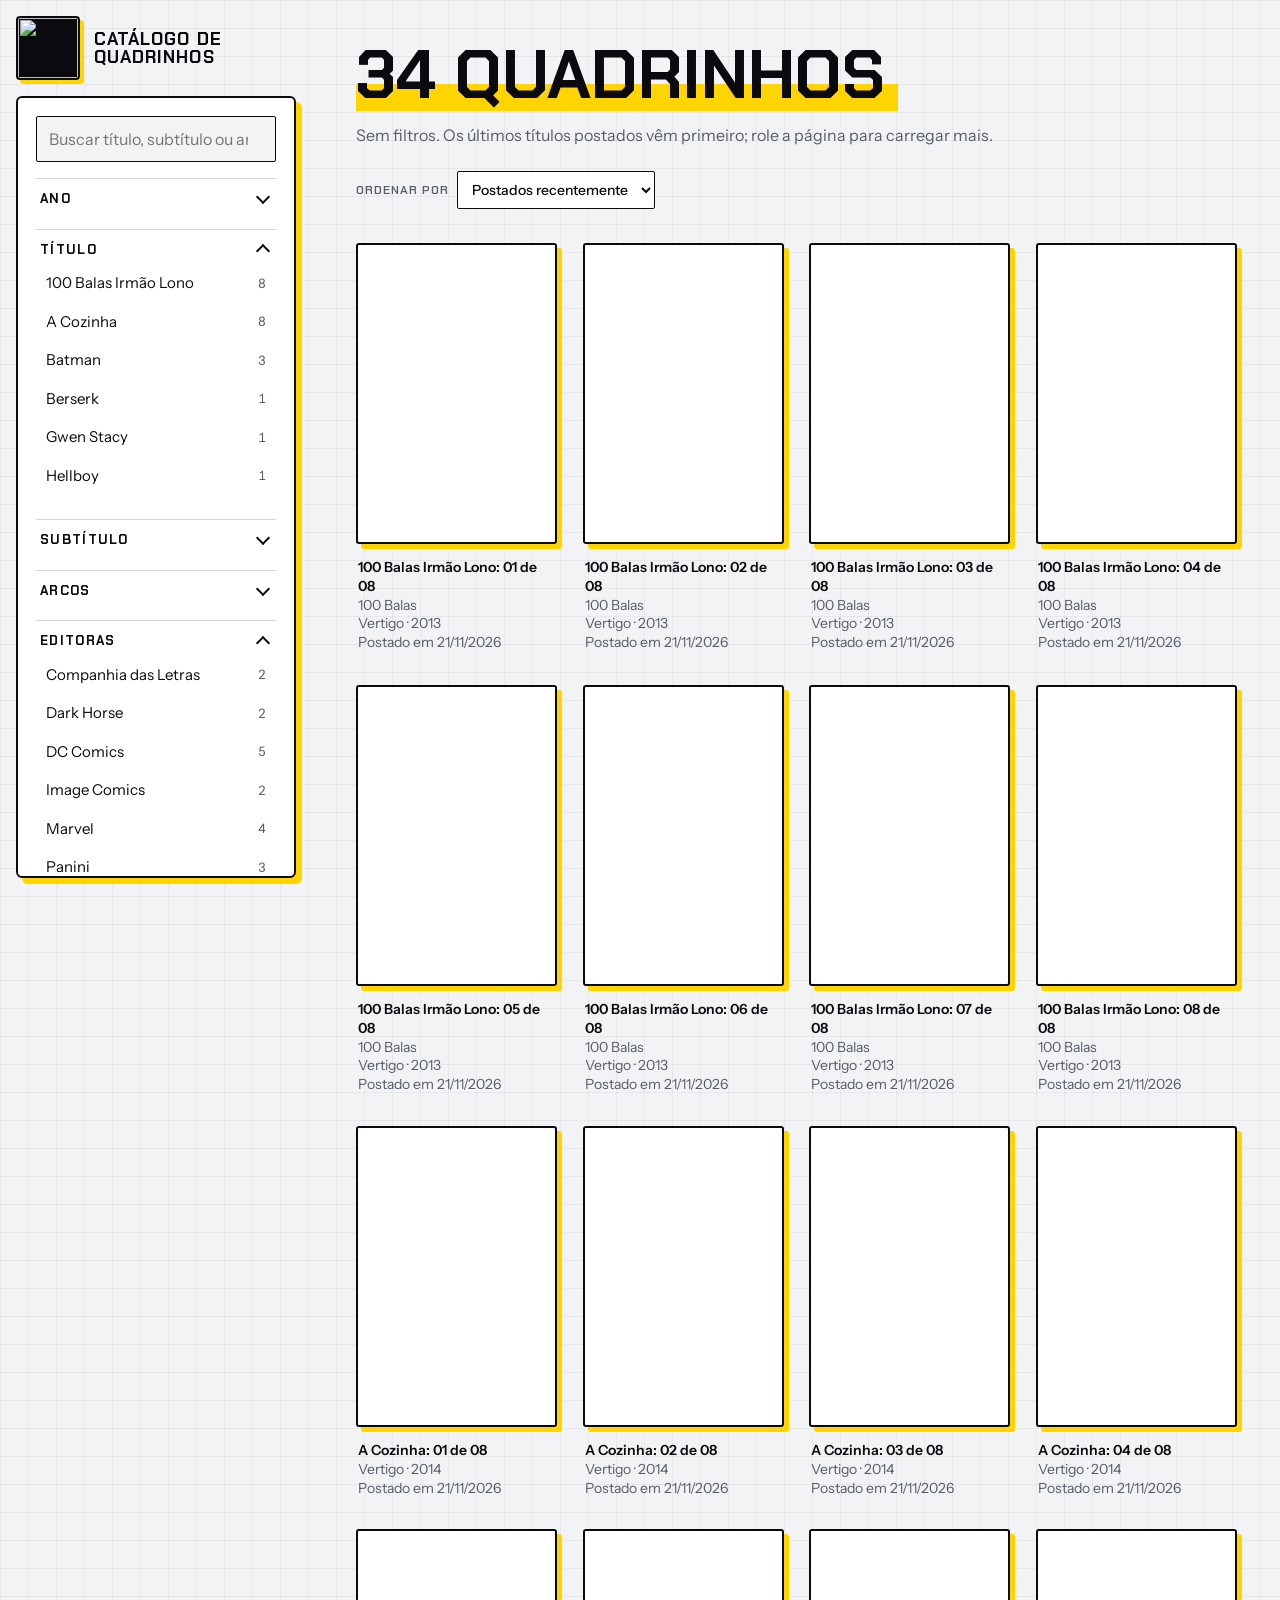
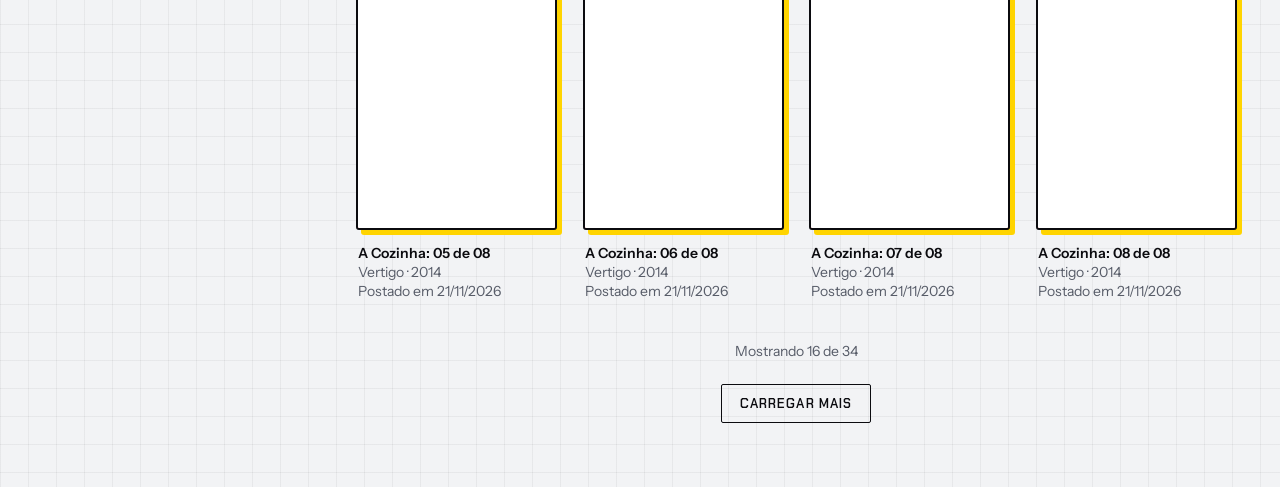
==== commit 7037a0c1: "Add files via upload" ====
--- a/index.html
+++ b/index.html
@@ -3,327 +3,458 @@
 <head>
 <meta charset="utf-8">
 <meta name="viewport" content="width=device-width, initial-scale=1, viewport-fit=cover">
-<title>Catálogo de revistas de modelismo</title>
-<link href="https://fonts.googleapis.com/css2?family=Bricolage+Grotesque:wght@500;700;800&family=Instrument+Sans:wght@400;500;600&display=swap" rel="stylesheet">
+<title>Catálogo de quadrinhos</title>
+<link rel="preconnect" href="https://fonts.googleapis.com">
+<link rel="preconnect" href="https://fonts.gstatic.com" crossorigin>
+<link href="https://fonts.googleapis.com/css2?family=Chakra+Petch:wght@500;600;700&family=Instrument+Sans:wght@400;500;600&display=swap" rel="stylesheet">
+<script async src="https://pagead2.googlesyndication.com/pagead/js/adsbygoogle.js?client=ca-pub-8655690012436378"
+     crossorigin="anonymous"></script>
 <style>
 :root{
-  box-sizing:border-box;
-  padding-top:env(safe-area-inset-top,0px);
-  padding-bottom:env(safe-area-inset-bottom,0px);
-  --bg:#e9eef2; --panel:#f7f9fb; --ink:#14213d; --muted:#56637e; --line:#c9d3de; --accent:#2b4bff; --accent-ink:#fff;
-  --head:"Bricolage Grotesque","Trebuchet MS",sans-serif; --body:"Instrument Sans","Segoe UI",sans-serif;
+  --bg:#F2F3F5; --panel:#FFFFFF; --ink:#0B0B0F; --muted:#575C68; --line:#D3D6DC; --accent:#FFD400;
+  --display:"Chakra Petch","Arial Narrow",system-ui,sans-serif; --body:"Instrument Sans",system-ui,sans-serif;
   color-scheme:light;
-}
-@media (prefers-color-scheme:dark){
-  :root:not([data-theme="light"]){--bg:#0f1624;--panel:#18223a;--ink:#e8edf7;--muted:#9aa8c4;--line:#2b3957;--accent:#7f95ff;--accent-ink:#0f1624;color-scheme:dark}
-}
-:root[data-theme="dark"]{--bg:#0f1624;--panel:#18223a;--ink:#e8edf7;--muted:#9aa8c4;--line:#2b3957;--accent:#7f95ff;--accent-ink:#0f1624;color-scheme:dark}
-*,*::before,*::after{box-sizing:inherit}
+  box-sizing:border-box; padding-top:env(safe-area-inset-top,0px); padding-bottom:env(safe-area-inset-bottom,0px);
+}
 html{scroll-padding-top:env(safe-area-inset-top,0px)}
-body{margin:0;background:var(--bg);color:var(--ink);font:400 16px/1.5 var(--body)}
-:focus-visible{outline:3px solid var(--accent);outline-offset:2px}
-header{padding:28px clamp(16px,4vw,48px) 8px}
-h1{font:800 clamp(2rem,5vw,3.4rem)/1 var(--head);margin:0;letter-spacing:-.02em}
-header p{margin:8px 0 0;color:var(--muted);max-width:60ch}
-.layout{display:grid;grid-template-columns:270px 1fr;gap:28px;padding:20px clamp(16px,4vw,48px) 48px;align-items:start}
-aside{background:var(--panel);border:1px solid var(--line);border-radius:14px;padding:18px;position:sticky;top:16px}
-aside h2{font:700 1.05rem var(--head);margin:0 0 12px}
-fieldset{border:0;padding:0;margin:0 0 18px}
-legend{font:600 .9rem var(--body);padding:0;margin-bottom:8px}
-label.chk{display:flex;align-items:center;gap:8px;padding:4px 0;cursor:pointer;font-size:.95rem}
-label.chk input{accent-color:var(--accent);width:16px;height:16px}
-label.chk .n{margin-left:auto;color:var(--muted);font-size:.8rem}
-input[type=search],select{width:100%;padding:9px 10px;border-radius:8px;border:1px solid var(--line);background:var(--bg);color:var(--ink);font:inherit}
-button,.btn{font:600 .9rem var(--body);cursor:pointer;border-radius:8px;padding:9px 12px;border:1px solid var(--line);background:transparent;color:var(--ink);text-decoration:none;display:inline-block}
-button.primary{background:var(--accent);color:var(--accent-ink);border-color:var(--accent)}
-.csvbox{border-top:1px solid var(--line);padding-top:14px;margin-top:14px;font-size:.85rem;color:var(--muted)}
-.csvbox input{display:none}
-.csvbox label{margin-top:6px}
-#msg{margin:8px 0 0;font-size:.85rem}
-.toggle{display:none;width:100%;margin-bottom:12px}
-.bar{display:flex;justify-content:space-between;align-items:center;gap:12px;margin-bottom:16px;flex-wrap:wrap}
-.chips{display:flex;gap:6px;flex-wrap:wrap}
-.chip{background:var(--accent);color:var(--accent-ink);border:0;border-radius:99px;padding:4px 10px;font-size:.8rem}
-#count{font:700 1.1rem var(--head)}
-.grid{display:grid;grid-template-columns:repeat(auto-fill,minmax(190px,1fr));gap:18px}
-.card{background:var(--panel);border:1px solid var(--line);border-radius:12px;overflow:hidden;display:flex;flex-direction:column;padding:0;text-align:left;color:inherit;font:inherit;width:100%}
-.card:hover{border-color:var(--accent)}
-.poster{position:relative;overflow:hidden;aspect-ratio:2/3;padding:14px;display:flex;flex-direction:column;justify-content:space-between;color:#fff;background:linear-gradient(160deg,var(--c1),var(--c2))}
-.poster b{font:800 1.5rem/1.05 var(--head);letter-spacing:-.01em;overflow-wrap:anywhere}
-.poster span{font:500 .8rem var(--body);opacity:.9}
-.poster iframe{position:absolute;inset:0;width:100%;height:100%;border:0;pointer-events:none;background:#fff}
-.poster .score,.poster .t{position:relative;z-index:1}
-.poster.hascover .t{display:none}
-.score{align-self:flex-end;background:rgba(0,0,0,.55);border-radius:6px;padding:2px 8px;font:700 .95rem var(--head)}
-.info{padding:12px 14px 14px;font-size:.88rem}
-.info h3{font:700 1rem var(--head);margin:0}
-.info p{margin:2px 0 0;color:var(--muted)}
-.empty{grid-column:1/-1;padding:40px;text-align:center;background:var(--panel);border:1px dashed var(--line);border-radius:12px}
-.reader{position:fixed;inset:0;z-index:50;background:var(--bg);display:flex;flex-direction:column;padding-top:env(safe-area-inset-top,0px);padding-bottom:env(safe-area-inset-bottom,0px)}
-.reader[hidden]{display:none}
-.rbar{display:flex;align-items:center;gap:12px;padding:10px clamp(12px,3vw,28px);border-bottom:1px solid var(--line);background:var(--panel);flex-wrap:wrap}
-.rbar strong{font:800 1.2rem var(--head)}
-.rbar .meta{color:var(--muted);font-size:.85rem;flex:1;min-width:140px}
-.rframe{flex:1;border:0;width:100%;background:#fff}
-.rnote{margin:0;padding:8px clamp(12px,3vw,28px);font-size:.85rem;color:var(--muted);border-top:1px solid var(--line)}
-@media (max-width:760px){
-  .layout{grid-template-columns:1fr}
-  aside{position:static;display:none}
-  aside.open{display:block}
-  .toggle{display:block}
-}
-@media (prefers-reduced-motion:no-preference){.card{transition:border-color .15s}}
+*{box-sizing:border-box}
+body{margin:0;background-color:var(--bg);background-image:linear-gradient(rgba(11,11,15,.05) 1px,transparent 1px),linear-gradient(90deg,rgba(11,11,15,.05) 1px,transparent 1px);background-size:28px 28px;color:var(--ink);font:400 1rem/1.5 var(--body)}
+button,input,select,summary{font:inherit;color:inherit}
+:focus-visible{outline:3px solid var(--ink);outline-offset:2px}
+
+/* Logo + nome, canto superior esquerdo */
+.brandbar{position:fixed;z-index:21;left:16px;top:calc(16px + env(safe-area-inset-top,0px));width:280px;height:64px;display:flex;align-items:center;gap:14px}
+.logo{flex:none;width:64px;height:64px;border:2px solid var(--ink);border-radius:4px;background:var(--ink);display:grid;place-items:center;overflow:hidden;padding:0;box-shadow:4px 4px 0 var(--accent)}
+.logo img{width:100%;height:100%;object-fit:contain;display:block}
+.brand{font:700 1.1rem/1.05 var(--display);letter-spacing:.06em;text-transform:uppercase;margin:0}
+
+/* Menu lateral suspenso */
+.menu{position:fixed;z-index:20;left:16px;top:calc(96px + env(safe-area-inset-top,0px));bottom:calc(22px + env(safe-area-inset-bottom,0px));width:280px;
+  background:var(--panel);border:2px solid var(--ink);border-radius:6px;box-shadow:6px 6px 0 var(--accent);
+  display:flex;flex-direction:column;overflow:hidden}
+.menu .scroll{overflow-y:auto;padding:18px;flex:1}
+.search{width:100%;padding:10px 12px;border:1.5px solid var(--ink);border-radius:2px;background:var(--bg)}
+.grp{border-top:1px solid var(--line);margin-top:14px}
+.grp:first-of-type{margin-top:16px}
+.grp summary{list-style:none;display:flex;justify-content:space-between;align-items:center;gap:8px;padding:12px 4px 8px;cursor:pointer;font:700 .8125rem/1.2 var(--display);letter-spacing:.1em;text-transform:uppercase}
+.grp summary::-webkit-details-marker{display:none}
+.grp summary::after{content:"";width:8px;height:8px;border-right:2px solid var(--ink);border-bottom:2px solid var(--ink);transform:rotate(45deg);margin:-4px 4px 0 auto;transition:transform .15s}
+.grp[open] summary::after{transform:rotate(-135deg);margin-top:4px}
+.badge{font:700 .75rem/1.4 var(--display);min-width:20px;padding:0 6px;border:1.5px solid var(--ink);border-radius:2px;background:var(--accent);color:var(--ink);text-align:center}
+.badge:empty{display:none}
+.list{list-style:none;margin:0;padding:0 0 6px;display:grid;gap:2px;max-height:240px;overflow-y:auto}
+.opt{width:100%;display:flex;justify-content:space-between;align-items:center;gap:8px;padding:7px 10px;border:0;border-radius:2px;background:none;text-align:left;cursor:pointer;font-size:.9375rem}
+.opt:hover{background:var(--bg)}
+.opt[aria-pressed="true"]{background:var(--accent);color:var(--ink);font-weight:600;box-shadow:inset 4px 0 0 var(--ink)}
+.opt .n{font-size:.8125rem;color:var(--muted);font-variant-numeric:tabular-nums}
+.opt[aria-pressed="true"] .n{color:var(--ink)}
+.zero:not([aria-pressed="true"]){opacity:.4}
+.chips{display:flex;flex-wrap:wrap;gap:6px;padding:0 0 8px}
+.chip{padding:5px 10px;border:1.5px solid var(--line);border-radius:2px;background:none;cursor:pointer;font-size:.875rem;font-variant-numeric:tabular-nums}
+.chip:hover{border-color:var(--ink)}
+.chip[aria-pressed="true"]{background:var(--accent);color:var(--ink);border-color:var(--ink);font-weight:600}
+.reset{margin-top:18px;width:100%;padding:10px;border:1.5px solid var(--ink);border-radius:2px;background:none;cursor:pointer;font:600 .8125rem var(--display);letter-spacing:.08em;text-transform:uppercase}
+.reset:hover{background:var(--accent)}
+
+/* Área principal */
+main{margin-left:312px;padding:40px 44px 64px;max-width:1280px}
+.top{display:flex;justify-content:space-between;align-items:flex-end;gap:24px;flex-wrap:wrap;margin-bottom:34px}
+.count{display:inline-block;font:700 clamp(2.25rem,5.5vw,4.25rem)/1.05 var(--display);letter-spacing:-.005em;text-transform:uppercase;margin:0;padding-right:.2em;background:linear-gradient(transparent 62%,var(--accent) 62%)}
+.desc{margin:12px 0 0;color:var(--muted);max-width:60ch}
+.sort{display:flex;align-items:center;gap:8px;font:600 .75rem var(--display);letter-spacing:.08em;text-transform:uppercase;color:var(--muted)}
+.sort select{padding:8px 10px;border:1.5px solid var(--ink);border-radius:2px;background:var(--panel);font:500 .875rem var(--body);letter-spacing:0;text-transform:none;color:var(--ink)}
+.grid{display:grid;grid-template-columns:repeat(auto-fill,minmax(180px,1fr));gap:32px 26px}
+.card{display:block;color:inherit;text-decoration:none;border-radius:6px;animation:in .22s ease-out both}
+@keyframes in{from{opacity:0;transform:scale(.97)}to{opacity:1;transform:none}}
+.card:hover .meta b{text-decoration:underline}
+.cover{position:relative;aspect-ratio:2/3;border:2px solid var(--ink);border-radius:3px;overflow:hidden;padding:14px;display:flex;flex-direction:column;justify-content:space-between;box-shadow:5px 5px 0 var(--accent);transition:transform .15s,box-shadow .15s}
+.card:hover .cover,.card:focus-visible .cover{transform:translate(-2px,-2px);box-shadow:8px 8px 0 var(--accent)}
+.cover::before{content:"";position:absolute;inset:0;pointer-events:none;background:currentColor;opacity:.16}
+.m0::before{background:radial-gradient(currentColor 24%,transparent 26%) 0 0/9px 9px;opacity:.25;-webkit-mask-image:linear-gradient(160deg,transparent 30%,#000);mask-image:linear-gradient(160deg,transparent 30%,#000)}
+.m1::before{background:repeating-linear-gradient(135deg,currentColor 0 8px,transparent 8px 22px);opacity:.14}
+.m2::before{clip-path:polygon(50% 8%,60% 32%,88% 22%,72% 46%,96% 60%,66% 64%,64% 92%,50% 70%,34% 92%,34% 64%,4% 60%,28% 46%,12% 22%,40% 32%)}
+.m3::before{clip-path:polygon(0 0,58% 0,38% 100%,0 100%)}
+.cover>*{position:relative}
+.cover>iframe{position:absolute;inset:0;width:100%;height:100%;border:0;pointer-events:none;z-index:1;background:#fff}
+.cover>img{position:absolute;inset:0;width:100%;height:100%;object-fit:cover;z-index:1}
+.ed{align-self:flex-start;font:700 .6875rem/1 var(--display);letter-spacing:.08em;text-transform:uppercase;padding:5px 7px;border:1.5px solid currentColor;border-radius:2px}
+.ct{font:700 1.45rem/1.02 var(--display);letter-spacing:-.01em;margin:0;display:-webkit-box;-webkit-line-clamp:4;-webkit-box-orient:vertical;overflow:hidden;overflow-wrap:anywhere}
+.cs{margin:6px 0 0;font:500 .9375rem/1.2 var(--body);opacity:.9}
+.meta{margin:14px 2px 0;font-size:.875rem;line-height:1.35}
+.meta b{display:block;font-weight:600}
+.meta span{color:var(--muted)}
+.fim{margin-top:40px;text-align:center;color:var(--muted);font-size:.875rem}
+.mais{margin-top:8px;padding:10px 18px;border:1.5px solid var(--ink);border-radius:2px;background:none;cursor:pointer;font:600 .8125rem var(--display);letter-spacing:.08em;text-transform:uppercase;color:var(--ink)}
+.mais:hover{background:var(--accent)}
+.empty{grid-column:1/-1;padding:48px 0;color:var(--muted)}
+.empty button{margin-top:12px;padding:10px 16px;border:2px solid var(--ink);border-radius:2px;background:var(--accent);color:var(--ink);cursor:pointer;font:600 .8125rem var(--display);letter-spacing:.08em;text-transform:uppercase}
+
+/* Leitor */
+.leitor{position:fixed;inset:0;z-index:40;background:var(--bg);display:flex;flex-direction:column;padding-top:env(safe-area-inset-top,0px)}
+.leitor[hidden]{display:none}
+.lbar{display:flex;align-items:center;gap:12px;padding:10px 16px;background:var(--ink);color:#fff;border-bottom:4px solid var(--accent);flex-wrap:wrap}
+.lbar button,.lbar a{padding:8px 12px;border:1.5px solid var(--accent);border-radius:2px;background:none;color:var(--accent);cursor:pointer;font:600 .8125rem var(--display);letter-spacing:.08em;text-transform:uppercase;text-decoration:none}
+.lbar button:hover,.lbar a:hover{background:var(--accent);color:var(--ink)}
+.lbar :focus-visible{outline-color:var(--accent)}
+.ltit{flex:1;min-width:160px;display:flex;flex-direction:column;line-height:1.25}
+.ltit b{font:700 1.1rem/1.1 var(--display);color:#fff}
+.ltit span{color:#B8BCC6;font-size:.8125rem}
+.ltools{display:flex;align-items:center;gap:8px;flex-wrap:wrap}
+.lmsg{text-align:center;color:var(--muted);padding:48px 16px;margin:0}
+.lmsg:empty{display:none}
+.lframe{flex:1;width:100%;border:0;background:var(--panel);display:block}
+.lframe[hidden]{display:none}
+
+/* Anúncios */
+.ad{display:block;margin:18px 0}
+.ad-rot{display:block;font:600 .625rem/1 var(--display);letter-spacing:.12em;text-transform:uppercase;color:var(--muted);margin-bottom:5px}
+.grid>.ad{grid-column:1/-1;margin:2px 0}
+.ad-leitor{margin:0;padding:6px 16px 8px;background:var(--panel);border-bottom:1px solid var(--line)}
+.lcorpo{flex:1;display:flex;min-height:0}
+.lmain{flex:1;min-width:0;display:flex;flex-direction:column}
+.lateral{display:none;width:328px;flex:none;padding:12px 14px;border-left:1px solid var(--line);background:var(--panel);overflow:auto}
+.lateral .ad{margin:0}
+@media (min-width:1180px){.lateral{display:block}}
+.lateral:empty{display:none!important}
+.ad:has(ins[data-ad-status="unfilled"]){display:none}
+
+/* Mobile */
+.fab,.scrim{display:none}
+@media (max-width:860px){
+  .brandbar{position:absolute;left:18px;top:calc(16px + env(safe-area-inset-top,0px))}
+  main{margin-left:0;padding:108px 20px 110px}
+  .menu{left:12px;right:18px;width:auto;top:auto;max-height:78vh;bottom:calc(18px + env(safe-area-inset-bottom,0px));transform:translateY(calc(100% + 40px));transition:transform .25s ease;visibility:hidden}
+  .menu.open{transform:none;visibility:visible}
+  .fab{display:inline-flex;position:fixed;z-index:15;left:50%;transform:translateX(-50%);bottom:calc(22px + env(safe-area-inset-bottom,0px));padding:12px 22px;border:2px solid var(--ink);border-radius:4px;background:var(--accent);color:var(--ink);font:700 .875rem var(--display);letter-spacing:.08em;text-transform:uppercase;cursor:pointer;box-shadow:4px 4px 0 var(--ink)}
+  .scrim{position:fixed;inset:0;z-index:19;background:rgba(10,10,15,.5);border:0}
+  .scrim.show{display:block}
+  .grid{grid-template-columns:repeat(auto-fill,minmax(150px,1fr));gap:26px 20px}
+}
+@media (prefers-reduced-motion:reduce){.card{animation:none}.menu{transition:none}.cover{transition:none}}
 </style>
 </head>
 <body>
-<header>
-  <h1>Revistas de modelismo</h1>
-  <p>Filtre por categoria, país e década. Clique em uma revista para ler o PDF.</p>
-</header>
-
-<div class="layout">
-  <div class="side-wrap">
-    <button class="toggle" id="toggle" aria-expanded="false" aria-controls="filters">Mostrar filtros</button>
-    <aside id="filters" aria-label="Filtros">
-      <h2>Filtros</h2>
-      <fieldset>
-        <legend>Buscar</legend>
-        <input type="search" id="q" placeholder="Título da revista" aria-label="Buscar por título">
-      </fieldset>
-      <fieldset id="genres"><legend>Categoria</legend></fieldset>
-      <fieldset>
-        <legend>País</legend>
-        <select id="country" aria-label="País"></select>
-      </fieldset>
-      <fieldset>
-        <legend>Década</legend>
-        <select id="decade" aria-label="Década"></select>
-      </fieldset>
-      <fieldset>
-        <legend>Ordenar por</legend>
-        <select id="sort" aria-label="Ordenar por">
-          <option value="pub">Publicação mais recente</option>
-          <option value="year-desc">Ano mais recente</option>
-          <option value="year-asc">Ano mais antigo</option>
-          <option value="title">Título (A–Z)</option>
-        </select>
-      </fieldset>
-      <button id="clear">Limpar filtros</button>
-      <div class="csvbox">
-        Os dados vêm do arquivo revistas.csv (colunas: titulo, ano, pais, sigla, categorias separadas por ;, data_publicacao em AAAA-MM-DD, capa_url, pdf_url).
-        <label class="btn" for="csvfile">Carregar outro CSV</label>
-        <input type="file" id="csvfile" accept=".csv,text/csv">
-        <p id="msg" role="status"></p>
-      </div>
-    </aside>
+
+<div class="brandbar">
+  <div class="logo has" id="logo" role="img" aria-label="Logo">
+    <img src="https://raw.githubusercontent.com/hqonlinenew-ai/HQOnline/refs/heads/main/Logo%20Futurista%20Amarelo%20ONLINE.png" alt="">
   </div>
-
-  <main>
-    <div class="bar">
-      <span id="count" aria-live="polite"></span>
-      <div class="chips" id="chips"></div>
+  <p class="brand">Catálogo de quadrinhos</p>
+</div>
+
+<aside class="menu" id="menu" aria-label="Filtros do catálogo">
+  <div class="scroll">
+    <input class="search" id="q" type="search" placeholder="Buscar título, subtítulo ou arco" aria-label="Buscar" autocomplete="off">
+    <div id="grupos"></div>
+    <button class="reset" id="reset" type="button">Limpar filtros</button>
+  </div>
+</aside>
+
+<section class="leitor" id="leitor" hidden aria-label="Leitor de PDF">
+  <header class="lbar">
+    <button type="button" id="lback">Voltar ao catálogo</button>
+    <div class="ltit"><b id="ltit"></b><span id="lsub"></span></div>
+    <div class="ltools">
+      <a id="lopen" target="_blank" rel="noopener" hidden>Abrir PDF</a>
     </div>
-    <div class="grid" id="grid"></div>
-  </main>
-</div>
-
-<div class="reader" id="reader" hidden role="dialog" aria-modal="true" aria-labelledby="rTitle">
-  <div class="rbar">
-    <strong id="rTitle"></strong>
-    <span class="meta" id="rMeta"></span>
-    <a class="btn" id="rOpen" target="_blank" rel="noopener noreferrer">Abrir em nova aba</a>
-    <button class="primary" id="rClose">Fechar</button>
+  </header>
+  <div data-ad="leitor"></div>
+  <div class="lcorpo">
+    <div class="lmain">
+      <p class="lmsg" id="lmsg"></p>
+      <iframe class="lframe" id="lframe" title="Leitura do PDF" hidden allow="fullscreen"></iframe>
+    </div>
+    <aside class="lateral" data-ad="lateral" aria-label="Publicidade"></aside>
   </div>
-  <iframe class="rframe" id="rFrame" title="Leitor de PDF"></iframe>
-  <p class="rnote" id="rNote">Se o PDF não aparecer aqui, use “Abrir em nova aba”: alguns sites não permitem exibição dentro de outra página.</p>
-</div>
-
-<!-- Cópia de reserva do revistas.csv: só é usada quando o navegador não consegue ler o arquivo (ex.: index.html aberto com duplo clique). -->
-<script type="text/csv" id="csv-reserva">titulo,ano,pais,sigla,categorias,data_publicacao,capa_url,pdf_url
-Model Railroader,1934,EUA,US,Ferromodelismo,2026-10-01,,https://www.w3.org/WAI/ER/tests/xhtml/testfiles/resources/pdf/dummy.pdf
-Railway Modeller,1949,Reino Unido,UK,Ferromodelismo,2026-10-01,,https://www.w3.org/WAI/ER/tests/xhtml/testfiles/resources/pdf/dummy.pdf
-MIBA,1948,Alemanha,DE,Ferromodelismo,2026-09-01,,https://www.w3.org/WAI/ER/tests/xhtml/testfiles/resources/pdf/dummy.pdf
-Model Engineer,1898,Reino Unido,UK,Vapor vivo;Ferromodelismo,2026-10-15,,https://www.w3.org/WAI/ER/tests/xhtml/testfiles/resources/pdf/dummy.pdf
-Aeromodeller,1935,Reino Unido,UK,Aeromodelismo,2026-10-01,,https://www.w3.org/WAI/ER/tests/xhtml/testfiles/resources/pdf/dummy.pdf
-Model Airplane News,1929,EUA,US,Aeromodelismo,2026-10-01,,https://www.w3.org/WAI/ER/tests/xhtml/testfiles/resources/pdf/dummy.pdf
-Model Aviation,1975,EUA,US,Aeromodelismo,2026-10-01,,https://www.w3.org/WAI/ER/tests/xhtml/testfiles/resources/pdf/dummy.pdf
-Model Boats,1950,Reino Unido,UK,Nautimodelismo,2026-10-01,,https://www.w3.org/WAI/ER/tests/xhtml/testfiles/resources/pdf/dummy.pdf
-Ships in Scale,1982,EUA,US,Nautimodelismo;Plastimodelismo,2026-09-01,,https://www.w3.org/WAI/ER/tests/xhtml/testfiles/resources/pdf/dummy.pdf
-FineScale Modeler,1982,EUA,US,Plastimodelismo;Militar,2026-10-01,,https://www.w3.org/WAI/ER/tests/xhtml/testfiles/resources/pdf/dummy.pdf
-Scale Aircraft Modelling,1978,Reino Unido,UK,Plastimodelismo;Aeromodelismo,2026-09-01,,https://www.w3.org/WAI/ER/tests/xhtml/testfiles/resources/pdf/dummy.pdf
-Military Modelling,1971,Reino Unido,UK,Militar;Plastimodelismo,2026-08-01,,https://www.w3.org/WAI/ER/tests/xhtml/testfiles/resources/pdf/dummy.pdf
-Model Art,1966,Japão,JP,Plastimodelismo;Militar,2026-10-01,,https://www.w3.org/WAI/ER/tests/xhtml/testfiles/resources/pdf/dummy.pdf
-Hobby Japan,1969,Japão,JP,Plastimodelismo,2026-10-01,,https://www.w3.org/WAI/ER/tests/xhtml/testfiles/resources/pdf/dummy.pdf
-Scale Auto,1978,EUA,US,Automodelismo,2026-09-01,,https://www.w3.org/WAI/ER/tests/xhtml/testfiles/resources/pdf/dummy.pdf
-RC Car Action,1990,EUA,US,Automodelismo,2026-10-01,,https://www.w3.org/WAI/ER/tests/xhtml/testfiles/resources/pdf/dummy.pdf
-Modell Fan,1970,Alemanha,DE,Aeromodelismo;Nautimodelismo,2026-10-01,,https://www.w3.org/WAI/ER/tests/xhtml/testfiles/resources/pdf/dummy.pdf
-</script>
+</section>
+
+<button class="scrim" id="scrim" type="button" aria-label="Fechar filtros"></button>
+<button class="fab" id="fab" type="button" aria-controls="menu" aria-expanded="false">Filtros</button>
+
+<main>
+  <div class="top">
+    <div>
+      <h1 class="count" id="count" aria-live="polite"></h1>
+      <p class="desc" id="desc"></p>
+    </div>
+    <label class="sort">Ordenar por
+      <select id="sort">
+        <option value="post">Postados recentemente</option>
+        <option value="novo">Ano (mais novos)</option>
+        <option value="antigo">Ano (mais antigos)</option>
+        <option value="az">Título (A–Z)</option>
+      </select>
+    </label>
+  </div>
+  <div data-ad="topo"></div>
+  <section class="grid" id="grid" aria-label="Quadrinhos"></section>
+  <div class="fim" id="fim"><p id="fimtxt" aria-live="polite"></p><button type="button" class="mais" id="mais">Carregar mais</button></div>
+  <div data-ad="rodape"></div>
+</main>
 
 <script>
-const $=id=>document.getElementById(id);
-let films=[];
-const state={genres:new Set(),decade:"",country:"",q:"",sort:"pub"};
-
-/* ---------- CSV ---------- */
-function parseCSV(text){
-  const rows=[];let row=[],cur="",inQ=false;
-  text=text.replace(/^\uFEFF/,"");
-  for(let i=0;i<text.length;i++){
-    const c=text[i];
-    if(inQ){
-      if(c==='"'){ if(text[i+1]==='"'){cur+='"';i++} else inQ=false }
-      else cur+=c;
-    }else if(c==='"') inQ=true;
-    else if(c===","){row.push(cur);cur=""}
-    else if(c==="\n"||c==="\r"){
-      if(c==="\r"&&text[i+1]==="\n")i++;
-      row.push(cur);cur="";
-      if(row.some(v=>v.trim()!==""))rows.push(row);
-      row=[];
-    }else cur+=c;
+var CSV_URL = "catalogo.csv";
+
+// Google AdSense. O código geral fica no <head>. Para exibir anúncios nos espaços da página,
+// cole em slots o número de cada bloco criado no painel do AdSense; espaço sem número não aparece.
+var ADS = {client:"ca-pub-8655690012436378", slots:{topo:"",grade:"",rodape:"",leitor:"",lateral:""}};
+function anuncio(nome){
+  if(!ADS.slots[nome]) return "";
+  return '<div class="ad ad-'+nome+'"><span class="ad-rot">Publicidade</span><ins class="adsbygoogle" style="display:block" data-ad-client="'+ADS.client+'" data-ad-slot="'+ADS.slots[nome]+'" data-ad-format="auto" data-full-width-responsive="true"></ins></div>';
+}
+function ativaAds(){
+  document.querySelectorAll("ins.adsbygoogle:not([data-done])").forEach(function(el){
+    if(!el.offsetWidth) return;
+    el.setAttribute("data-done","1");
+    try{(window.adsbygoogle=window.adsbygoogle||[]).push({});}catch(e){}
+  });
+}
+function montaAds(){
+  document.querySelectorAll("[data-ad]").forEach(function(e){e.innerHTML=anuncio(e.dataset.ad);});
+}
+
+var ITENS = [];
+var GRUPOS = [
+ {k:"a",nome:"Ano",chips:true,aberto:false},
+ {k:"t",nome:"Título",aberto:true},
+ {k:"s",nome:"Subtítulo",aberto:false},
+ {k:"r",nome:"Arcos",aberto:false},
+ {k:"e",nome:"Editoras",aberto:true}
+];
+var $ = function(id){return document.getElementById(id)};
+function norm(s){return s.normalize("NFD").replace(/[\u0300-\u036f]/g,"").toLowerCase();}
+function esc(s){return String(s).replace(/&/g,"&amp;").replace(/</g,"&lt;").replace(/"/g,"&quot;");}
+
+var st = {q:"",sort:"post",sel:{a:[],t:[],s:[],r:[],e:[]}};
+
+function passa(f, ignora){
+  for(var i=0;i<GRUPOS.length;i++){
+    var k=GRUPOS[i].k;
+    if(k!==ignora && st.sel[k].length && st.sel[k].indexOf(String(f[k]))<0) return false;
   }
-  row.push(cur);
-  if(row.some(v=>v.trim()!==""))rows.push(row);
+  if(st.q && norm(f.t+" "+f.s+" "+f.r).indexOf(norm(st.q))<0) return false;
+  return true;
+}
+
+function montaGrupos(){
+  var html = GRUPOS.map(function(g){
+    var vals = ITENS.map(function(f){return String(f[g.k])}).filter(function(v,i,a){return v&&v!=="0"&&a.indexOf(v)===i});
+    vals.sort(g.k==="a" ? function(a,b){return b-a} : function(a,b){return a.localeCompare(b,"pt-BR")});
+    var corpo = g.chips
+      ? '<div class="chips">'+vals.map(function(v){return '<button type="button" class="chip" data-k="'+g.k+'" data-v="'+esc(v)+'" aria-pressed="false">'+v+'</button>'}).join("")+'</div>'
+      : '<ul class="list">'+vals.map(function(v){return '<li><button type="button" class="opt" data-k="'+g.k+'" data-v="'+esc(v)+'" aria-pressed="false"><span>'+esc(v)+'</span><span class="n"></span></button></li>'}).join("")+'</ul>';
+    return '<details class="grp"'+(g.aberto?" open":"")+'><summary><span>'+g.nome+'</span><span class="badge" data-b="'+g.k+'"></span></summary>'+corpo+'</details>';
+  }).join("");
+  $("grupos").innerHTML = html;
+}
+
+function atualizaMenu(){
+  document.querySelectorAll("[data-k][data-v]").forEach(function(b){
+    var k=b.dataset.k, v=b.dataset.v;
+    var n = ITENS.filter(function(f){return passa(f,k) && String(f[k])===v}).length;
+    b.setAttribute("aria-pressed", String(st.sel[k].indexOf(v)>=0));
+    b.classList.toggle("zero", n===0);
+    var c = b.querySelector(".n"); if(c) c.textContent = n;
+    if(!c) b.title = n+(n===1?" item":" itens");
+  });
+  GRUPOS.forEach(function(g){
+    var n = st.sel[g.k].length;
+    document.querySelector('[data-b="'+g.k+'"]').textContent = n || "";
+  });
+}
+
+function ativos(){
+  return GRUPOS.reduce(function(s,g){return s+st.sel[g.k].length},0)+(st.q?1:0);
+}
+function descricao(){
+  var p=[];
+  GRUPOS.forEach(function(g){ if(st.sel[g.k].length) p.push(g.nome+": "+st.sel[g.k].join(", ")); });
+  if(st.q) p.push("busca “"+st.q+"”");
+  return p.length ? "Filtros ativos. "+p.join("; ")+"." : "Sem filtros."+(st.sort==="post"?" Os últimos títulos postados vêm primeiro; role a página para carregar mais.":"");
+}
+
+var LOTE = 8, atual = [], vis = 0, obs = null;
+function fmt(p){return p?p.slice(8,10)+"/"+p.slice(5,7)+"/"+p.slice(0,4):"";}
+function cartao(f,i){
+  var img = !f.capa ? "" : ehImagem(f.capa)
+    ? '<img src="'+esc(f.capa)+'" alt="" loading="lazy" onerror="this.remove()">'
+    : '<iframe src="'+esc(capaEmbed(f.capa))+'" title="" tabindex="-1" aria-hidden="true" loading="lazy" scrolling="no"></iframe>';
+  var nome = f.s ? f.t+": "+f.s : f.t;
+  var linhas = [];
+  if(f.r) linhas.push(esc(f.r));
+  var ee = [f.e, f.a||""].filter(Boolean).join(" · "); if(ee) linhas.push(esc(ee));
+  if(f.p) linhas.push("Postado em "+fmt(f.p));
+  return '<a class="card" href="#ler-'+f.id+'" target="_blank" rel="noopener" aria-label="Ler '+esc(nome)+'" style="animation-delay:'+Math.min(i,12)*14+'ms">'+
+    '<div class="cover m'+f.m+'" style="background:'+f.c+';color:'+f.f+'">'+img+
+      (f.e?'<span class="ed">'+esc(f.e)+'</span>':'<span></span>')+
+      '<div><h2 class="ct">'+esc(f.t)+'</h2>'+(f.s?'<p class="cs">'+esc(f.s)+'</p>':'')+'</div>'+
+    '</div>'+
+    '<p class="meta"><b>'+esc(nome)+'</b><span>'+linhas.join("<br>")+'</span></p>'+
+  '</a>';
+}
+function lista(a,b){
+  var h="";
+  for(var i=a;i<b;i++){
+    h+=cartao(atual[i],i-a);
+    if((i+1)%8===0 && i+1<atual.length) h+=anuncio("grade");
+  }
+  return h;
+}
+function statusFim(){
+  var n = atual.length;
+  $("fimtxt").textContent = n ? "Mostrando "+vis+" de "+n : "";
+  $("mais").hidden = vis>=n;
+}
+function renderiza(){
+  atual = ITENS.filter(function(f){return passa(f)});
+  atual.sort(function(a,b){
+    if(st.sort==="post") return b.p.localeCompare(a.p) || a.t.localeCompare(b.t,"pt-BR");
+    if(st.sort==="novo") return b.a-a.a || a.t.localeCompare(b.t,"pt-BR");
+    if(st.sort==="antigo") return a.a-b.a || a.t.localeCompare(b.t,"pt-BR");
+    return a.t.localeCompare(b.t,"pt-BR") || a.s.localeCompare(b.s,"pt-BR");
+  });
+  var n = atual.length;
+  $("count").textContent = n+(n===1?" quadrinho":" quadrinhos");
+  $("desc").textContent = descricao();
+  $("fab").textContent = "Filtros"+(ativos()?" ("+ativos()+")":"");
+  vis = Math.min(LOTE,n);
+  var g = $("grid");
+  if(!n){
+    g.innerHTML = '<div class="empty">Nenhum quadrinho combina com esses filtros.<br><button type="button" id="limpa2">Limpar filtros</button></div>';
+    $("limpa2").onclick = limpa;
+  } else {
+    g.innerHTML = lista(0,vis);
+  }
+  statusFim();
+  atualizaMenu();
+  ativaAds();
+  if(obs){obs.unobserve($("fim"));obs.observe($("fim"));}
+}
+function carrega(){
+  if(vis>=atual.length) return;
+  var ini = vis; vis = Math.min(vis+LOTE,atual.length);
+  $("grid").insertAdjacentHTML("beforeend", lista(ini,vis));
+  statusFim(); ativaAds();
+  if(obs){obs.unobserve($("fim"));obs.observe($("fim"));}
+}
+
+function limpa(){
+  GRUPOS.forEach(function(g){st.sel[g.k]=[]});
+  st.q=""; $("q").value="";
+  renderiza();
+}
+
+$("menu").addEventListener("click", function(e){
+  var b = e.target.closest("[data-k][data-v]"); if(!b) return;
+  var arr = st.sel[b.dataset.k], i = arr.indexOf(b.dataset.v);
+  if(i>=0) arr.splice(i,1); else arr.push(b.dataset.v);
+  renderiza();
+});
+$("q").addEventListener("input", function(e){st.q=e.target.value.trim();renderiza();});
+$("sort").addEventListener("change", function(e){st.sort=e.target.value;renderiza();});
+$("reset").addEventListener("click", limpa);
+
+
+
+// Leitor de PDF (iframe)
+function slug(f){return norm(f.t+" "+f.s+" "+f.a).replace(/[^a-z0-9]+/g,"-").replace(/^-|-$/g,"");}
+function atribuiIds(){var vistos={};ITENS.forEach(function(f){var b=slug(f)||"item",n=vistos[b]=(vistos[b]||0)+1;f.id=n>1?b+"-"+n:b;});}
+var cur=null, savedY=0;
+function msg(t){$("lmsg").textContent=t||"";}
+function embed(u){
+  var m=u.match(/drive\.google\.com\/file\/d\/([^\/?#]+)/)||u.match(/drive\.google\.com\/open\?id=([^&#]+)/);
+  return m?"https://drive.google.com/file/d/"+m[1]+"/preview":u;
+}
+function ehImagem(u){return /\.(png|jpe?g|webp|gif|avif|svg)($|[?#])/i.test(u);}
+function capaEmbed(u){u=embed(u);return (/\.pdf($|[?#])/i.test(u)&&u.indexOf("#")<0)?u+"#page=1&view=FitH&toolbar=0&navpanes=0&scrollbar=0":u;}
+function dentro(v){document.querySelectorAll("main,.menu,.brandbar,.fab").forEach(function(e){e.inert=v;});}
+function carregaPdf(f){
+  var fr=$("lframe"); $("lopen").hidden=true;
+  if(!f.pdf){ fr.hidden=true; fr.src="about:blank"; msg("Este título ainda não tem PDF."); return; }
+  var u=embed(f.pdf); msg("");
+  $("lopen").href=f.pdf; $("lopen").hidden=false;
+  fr.src=(/\.pdf($|[?#])/i.test(u)&&u.indexOf("#")<0)?u+"#view=FitH":u;
+  fr.hidden=false;
+}
+function abreLeitor(f){
+  if($("leitor").hidden) savedY=window.scrollY;
+  cur=f; $("leitor").hidden=false; document.body.style.overflow="hidden"; dentro(true);
+  $("ltit").textContent=(f.s?f.t+": "+f.s:f.t); $("lsub").textContent=[f.r,f.e,f.a||""].filter(Boolean).join(" · ");
+  $("lback").focus(); carregaPdf(f); ativaAds();
+}
+function fechaLeitor(){
+  if($("leitor").hidden) return;
+  $("leitor").hidden=true; document.body.style.overflow=""; dentro(false); cur=null;
+  $("lframe").src="about:blank"; $("lframe").hidden=true; msg("");
+  window.scrollTo(0,savedY);
+}
+$("lback").addEventListener("click",function(){location.hash="";});
+function rota(){
+  var h=location.hash.slice(1), f=null;
+  if(h.indexOf("ler-")===0) f=ITENS.filter(function(x){return "ler-"+x.id===h;})[0]||null;
+  if(f){ if(cur!==f) abreLeitor(f); } else fechaLeitor();
+}
+window.addEventListener("hashchange",rota);
+document.addEventListener("keydown",function(e){ if(e.key==="Escape" && !$("leitor").hidden) location.hash=""; });
+
+// Gaveta no celular
+function abre(v){
+  $("menu").classList.toggle("open", v);
+  $("scrim").classList.toggle("show", v);
+  $("fab").setAttribute("aria-expanded", String(v));
+  if(v) $("q").focus({preventScroll:true}); else $("fab").focus({preventScroll:true});
+}
+$("fab").addEventListener("click", function(){abre(!$("menu").classList.contains("open"));});
+$("scrim").addEventListener("click", function(){abre(false);});
+document.addEventListener("keydown", function(e){if(e.key==="Escape" && $("menu").classList.contains("open")) abre(false);});
+
+$("mais").addEventListener("click", carrega);
+if("IntersectionObserver" in window){
+  obs = new IntersectionObserver(function(es){ if(es[0].isIntersecting) carrega(); },{rootMargin:"200px 0px"});
+  obs.observe($("fim"));
+}
+// Leitura do catalogo.csv
+function hash(s){var h=0;for(var i=0;i<s.length;i++)h=(h*31+s.charCodeAt(i))>>>0;return h;}
+function csv(txt){
+  if(txt.charCodeAt(0)===0xFEFF) txt=txt.slice(1);
+  var l1=txt.split(/\r?\n/)[0], sep=(l1.indexOf(";")>=0&&l1.indexOf(",")<0)?";":",";
+  var rows=[],row=[],cell="",q=false;
+  for(var i=0;i<txt.length;i++){
+    var c=txt[i];
+    if(q){ if(c==='"'){ if(txt[i+1]==='"'){cell+='"';i++;} else q=false; } else cell+=c; }
+    else if(c==='"') q=true;
+    else if(c===sep){row.push(cell);cell="";}
+    else if(c==="\n"||c==="\r"){ if(c==="\r"&&txt[i+1]==="\n") i++; row.push(cell);cell="";rows.push(row);row=[]; }
+    else cell+=c;
+  }
+  if(cell!==""||row.length){row.push(cell);rows.push(row);}
   return rows;
 }
-function hue(s){let h=0;for(const c of s)h=(h*31+c.charCodeAt(0))>>>0;return h%360}
-function safeUrl(u){u=(u||"").trim();return /^(https?:\/\/|[^:\s]+$)/i.test(u)?u:""}
-function toFilms(text){
-  const rows=parseCSV(text);
-  if(rows.length<2)throw new Error("O CSV está vazio.");
-  const head=rows[0].map(h=>h.trim().toLowerCase());
-  if(!head.includes("titulo"))throw new Error("O CSV precisa ter a coluna “titulo”.");
-  return rows.slice(1).map(r=>{
-    const o={};head.forEach((h,i)=>o[h]=(r[i]||"").trim());
-    const h=hue(o.titulo);
-    return{
-      title:o.titulo,year:parseInt(o.ano,10)||0,country:o.pais||"—",
-      code:(o.sigla||o.pais||"").slice(0,3).toUpperCase(),
-      genres:(o.categorias||"").split(";").map(s=>s.trim()).filter(Boolean),
-      pub:o.data_publicacao||"",cover:safeUrl(o.capa_url),pdf:safeUrl(o.pdf_url),
-      c1:`hsl(${h} 60% 42%)`,c2:`hsl(${h} 65% 14%)`
-    };
+var COR=/^#[0-9a-fA-F]{3,8}$/;
+function carregaItens(txt){
+  var rows=csv(txt); if(!rows.length) return [];
+  var h=rows[0].map(function(x){return norm(x).trim().replace(/\s+/g,"_");}), out=[];
+  rows.slice(1).forEach(function(r){
+    var o={}; h.forEach(function(k,i){o[k]=(r[i]||"").trim();});
+    if(!o.titulo) return;
+    var m=parseInt(o.motivo,10); if(!(m>=0&&m<=3)) m=hash(o.titulo+(o.subtitulo||""))%4;
+    out.push({t:o.titulo,s:o.subtitulo||"",r:o.arco||"",e:o.editora||"",a:parseInt(o.ano,10)||0,
+      p:/^\d{4}-\d{2}-\d{2}/.test(o.data_postagem||"")?o.data_postagem.slice(0,10):"",
+      pdf:o.pdf||"",capa:o.capa||"",c:COR.test(o.cor_fundo||"")?o.cor_fundo:"#3B4A5C",f:COR.test(o.cor_texto||"")?o.cor_texto:"#F1F5F9",m:m});
   });
-}
-
-/* ---------- Interface ---------- */
-function esc(s){return String(s).replace(/[&<>"]/g,c=>({"&":"&amp;","<":"&lt;",">":"&gt;",'"':"&quot;"}[c]))}
-const fmt=d=>d?new Date(d+"T12:00:00").toLocaleDateString("pt-BR"):"—";
-
-function buildFilters(){
-  const g=$("genres");g.innerHTML="<legend>Categoria</legend>";
-  const gens=[...new Set(films.flatMap(f=>f.genres))].sort((a,b)=>a.localeCompare(b,"pt-BR"));
-  gens.forEach(name=>{
-    const n=films.filter(f=>f.genres.includes(name)).length;
-    const l=document.createElement("label");l.className="chk";
-    l.innerHTML=`<input type="checkbox" value="${esc(name)}"><span>${esc(name)}</span><span class="n">${n}</span>`;
-    l.querySelector("input").addEventListener("change",e=>{e.target.checked?state.genres.add(name):state.genres.delete(name);render()});
-    g.appendChild(l);
-  });
-  const opt=(sel,items,all)=>{sel.innerHTML=`<option value="">${all}</option>`+items.map(([v,t])=>`<option value="${esc(v)}">${esc(t)}</option>`).join("")};
-  opt($("country"),[...new Set(films.map(f=>f.country))].sort((a,b)=>a.localeCompare(b,"pt-BR")).map(c=>[c,c]),"Todos");
-  opt($("decade"),[...new Set(films.filter(f=>f.year).map(f=>Math.floor(f.year/10)*10))].sort((a,b)=>b-a).map(d=>[d,`Anos ${d}`]),"Todas");
-}
-function reset(){
-  state.genres.clear();state.decade="";state.country="";state.q="";state.sort="pub";
-  document.querySelectorAll("#genres input").forEach(i=>i.checked=false);
-  $("decade").value="";$("country").value="";$("q").value="";$("sort").value="pub";
-  render();
-}
-function render(){
-  let list=films.map((f,i)=>({...f,i})).filter(f=>
-    (!state.genres.size||[...state.genres].every(g=>f.genres.includes(g)))&&
-    (!state.decade||Math.floor(f.year/10)*10==state.decade)&&
-    (!state.country||f.country===state.country)&&
-    (!state.q||f.title.toLowerCase().includes(state.q))
-  );
-  const s=state.sort;
-  list.sort((a,b)=>s==="pub"?b.pub.localeCompare(a.pub):s==="year-desc"?b.year-a.year:s==="year-asc"?a.year-b.year:a.title.localeCompare(b.title,"pt-BR"));
-  $("count").textContent=list.length===1?"1 revista":`${list.length} revistas`;
-
-  const chips=$("chips");chips.innerHTML="";
-  const add=(label,fn)=>{const b=document.createElement("button");b.className="chip";b.textContent=label+" ×";b.setAttribute("aria-label","Remover filtro "+label);b.onclick=fn;chips.appendChild(b)};
-  state.genres.forEach(g=>add(g,()=>{state.genres.delete(g);document.querySelectorAll("#genres input").forEach(i=>{if(i.value===g)i.checked=false});render()}));
-  if(state.decade)add(`Anos ${state.decade}`,()=>{state.decade="";$("decade").value="";render()});
-  if(state.country)add(state.country,()=>{state.country="";$("country").value="";render()});
-
-  $("grid").innerHTML=list.length?list.map(f=>`
-    <button class="card" data-i="${f.i}" aria-label="Ler ${esc(f.title)}">
-      <div class="poster${f.cover?" hascover":""}" style="--c1:${f.c1};--c2:${f.c2}">
-        ${f.cover?`<iframe src="${esc(f.cover)}" title="" tabindex="-1" scrolling="no" loading="lazy"></iframe>`:""}
-        <span class="score">${esc(f.code)}</span>
-        <div class="t"><b>${esc(f.title)}</b><span>desde ${f.year||"—"}</span></div>
-      </div>
-      <div class="info">
-        <h3>${esc(f.title)}</h3>
-        <p>${esc(f.genres.join(", "))}</p>
-        <p>${esc(f.country)} · desde ${f.year||"—"}</p>
-        <p>Publicação: ${fmt(f.pub)}</p>
-      </div>
-    </button>`).join(""):
-    `<div class="empty"><strong>Nenhuma revista encontrada.</strong><p>Remova um filtro para ver mais revistas.</p><button class="primary" onclick="reset()">Limpar filtros</button></div>`;
-}
-
-/* ---------- Leitor de PDF ---------- */
-let lastCard=null;
-function openReader(f,card){
-  lastCard=card;
-  $("rTitle").textContent=f.title;
-  $("rMeta").textContent=`${f.country} · desde ${f.year||"—"} · publicação ${fmt(f.pub)}`;
-  const o=$("rOpen");
-  if(f.pdf){o.href=f.pdf;o.hidden=false;$("rFrame").hidden=false;$("rFrame").src=f.pdf;$("rNote").textContent="Se o PDF não aparecer aqui, use “Abrir em nova aba”: alguns sites não permitem exibição dentro de outra página."}
-  else{o.hidden=true;$("rFrame").hidden=true;$("rFrame").src="about:blank";$("rNote").textContent="Esta revista ainda não tem um link de PDF no CSV (coluna pdf_url)."}
-  $("reader").hidden=false;document.body.style.overflow="hidden";
-  $("rClose").focus();
-}
-function closeReader(){
-  $("reader").hidden=true;$("rFrame").src="about:blank";document.body.style.overflow="";
-  if(lastCard)lastCard.focus();
-}
-$("rClose").addEventListener("click",closeReader);
-document.addEventListener("keydown",e=>{if(e.key==="Escape"&&!$("reader").hidden)closeReader()});
-$("grid").addEventListener("click",e=>{
-  const c=e.target.closest(".card");if(c)openReader(films[+c.dataset.i],c);
+  return out;
+}
+function erro(t){$("count").textContent="Não foi possível carregar o catálogo";$("desc").textContent=t;$("grid").innerHTML="";}
+montaAds(); ativaAds();
+$("count").textContent="Carregando…";
+fetch(CSV_URL,{cache:"no-cache"}).then(function(r){ if(!r.ok) throw new Error("http "+r.status); return r.text(); })
+.then(function(txt){
+  ITENS=carregaItens(txt);
+  if(!ITENS.length){erro("A tabela catalogo.csv está vazia ou não tem a coluna “titulo”.");return;}
+  atribuiIds(); montaGrupos(); renderiza(); rota();
+}).catch(function(){
+  erro("Não consegui ler o catalogo.csv. Confira se ele está na mesma pasta do index.html e abra a página pelo endereço do GitHub Pages; abrir o arquivo direto no computador não funciona.");
 });
-
-/* ---------- Eventos e carga ---------- */
-$("q").addEventListener("input",e=>{state.q=e.target.value.trim().toLowerCase();render()});
-$("decade").addEventListener("change",e=>{state.decade=e.target.value;render()});
-$("country").addEventListener("change",e=>{state.country=e.target.value;render()});
-$("sort").addEventListener("change",e=>{state.sort=e.target.value;render()});
-$("clear").addEventListener("click",reset);
-$("toggle").addEventListener("click",()=>{
-  const open=$("filters").classList.toggle("open");
-  $("toggle").setAttribute("aria-expanded",open);
-  $("toggle").textContent=open?"Ocultar filtros":"Mostrar filtros";
-});
-$("csvfile").addEventListener("change",e=>{
-  const file=e.target.files[0];if(!file)return;
-  const r=new FileReader();
-  r.onload=()=>{
-    try{films=toFilms(String(r.result));buildFilters();reset();$("msg").textContent=`${films.length} revistas carregadas de ${file.name}.`}
-    catch(err){$("msg").textContent="Não foi possível ler o CSV: "+err.message}
-  };
-  r.onerror=()=>{$("msg").textContent="Não foi possível abrir o arquivo."};
-  r.readAsText(file,"utf-8");
-  e.target.value="";
-});
-
-function iniciar(texto,aviso){
-  films=toFilms(texto);buildFilters();render();
-  if(aviso)$("msg").textContent=aviso;
-}
-fetch("revistas.csv",{cache:"no-cache"})
-  .then(r=>{if(!r.ok)throw new Error("revistas.csv não encontrado");return r.text()})
-  .then(t=>iniciar(t,""))
-  .catch(()=>{
-    try{
-      iniciar($("csv-reserva").textContent,"Não foi possível ler revistas.csv; exibindo a cópia de reserva embutida. Publique no GitHub Pages ou use um servidor local para ler o arquivo.");
-    }catch(err){
-      buildFilters();render();
-      $("grid").innerHTML='<div class="empty"><strong>Catálogo indisponível.</strong><p>'+esc(err.message)+'</p></div>';
-    }
-  });
 </script>
 </body>
 </html>
